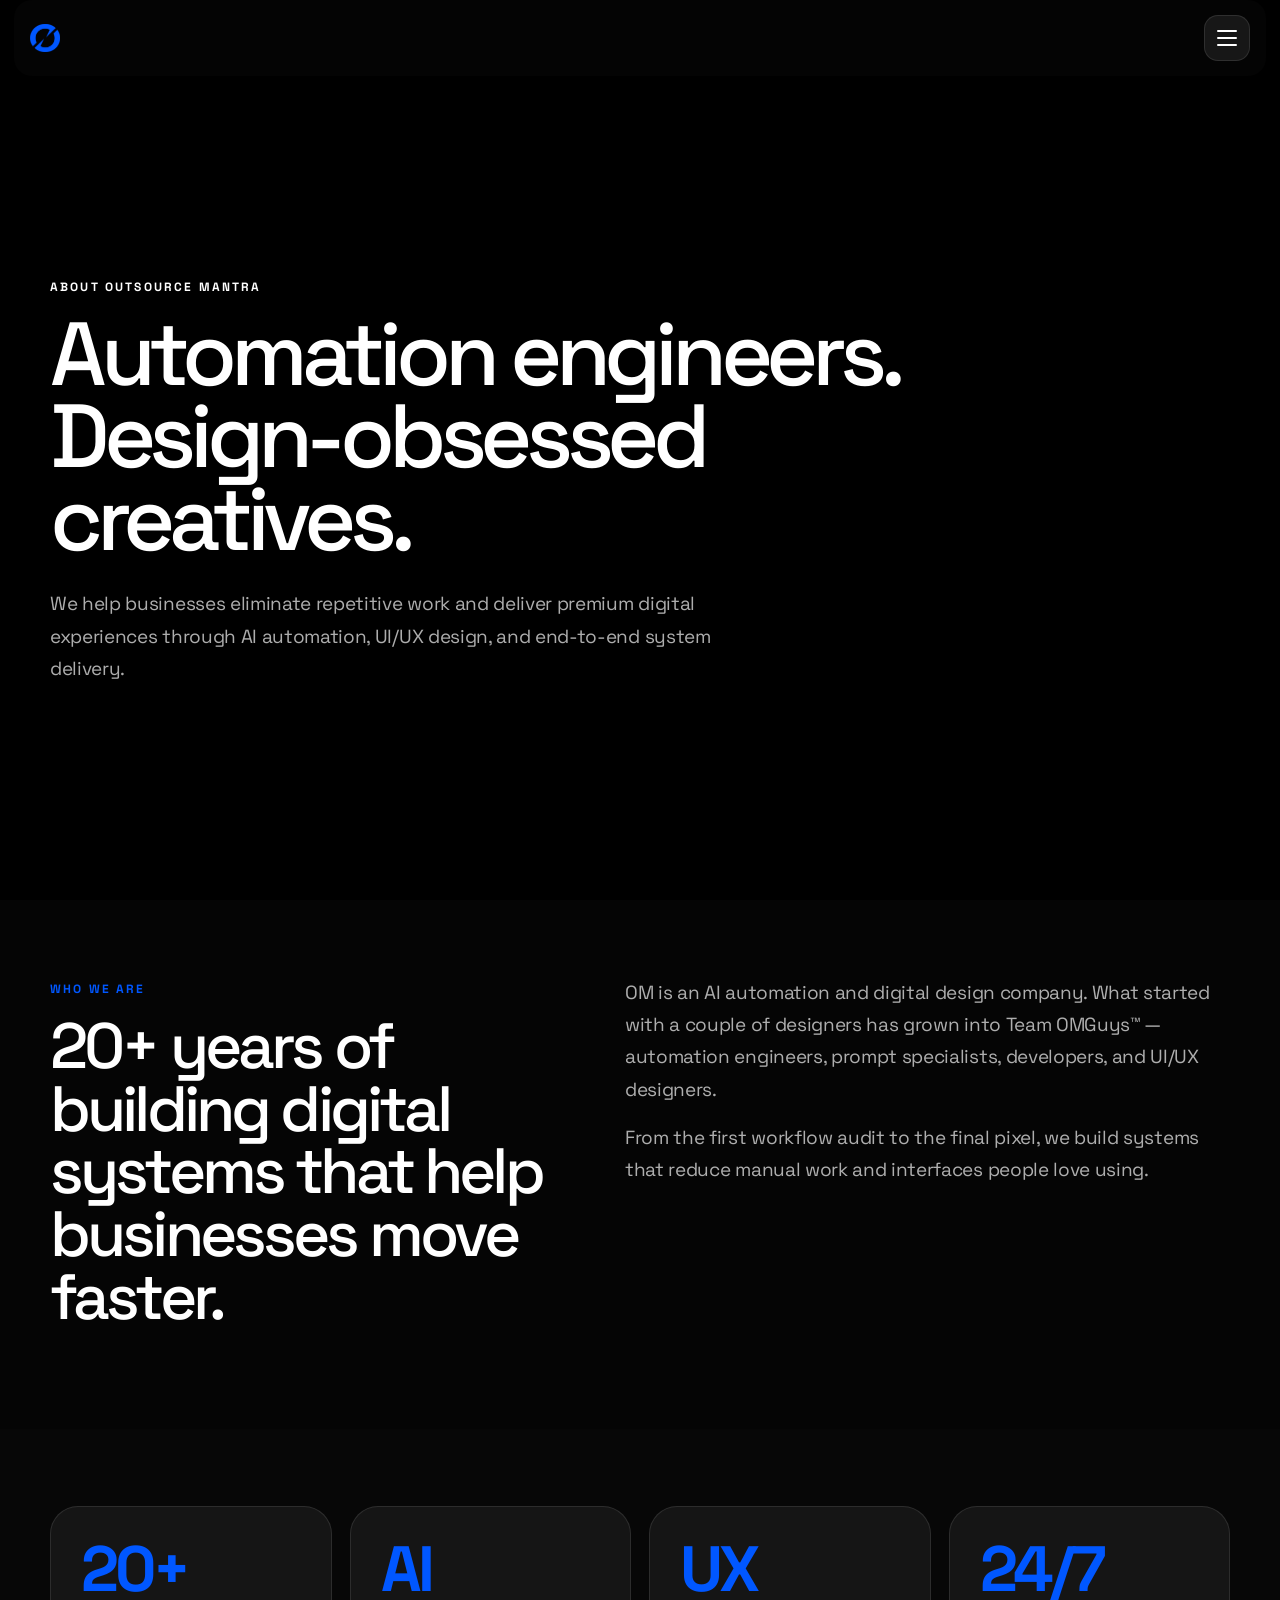
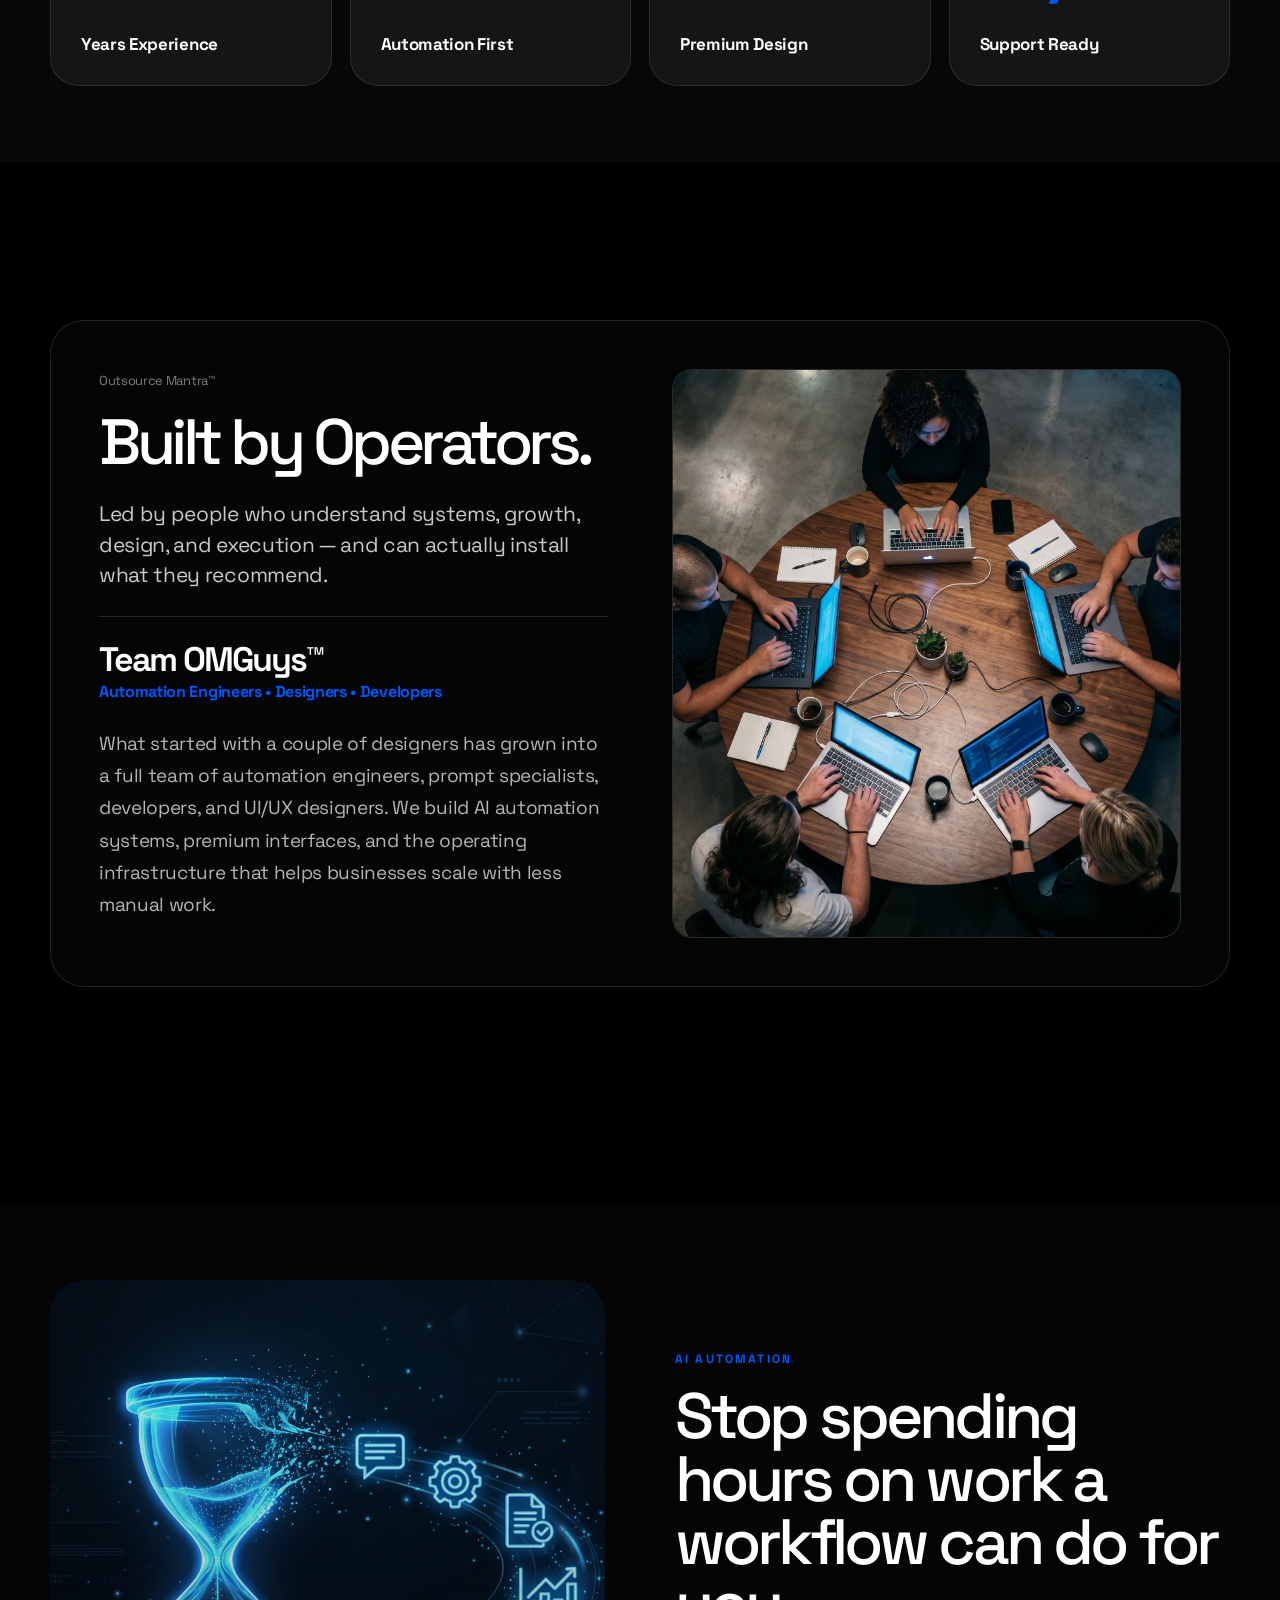
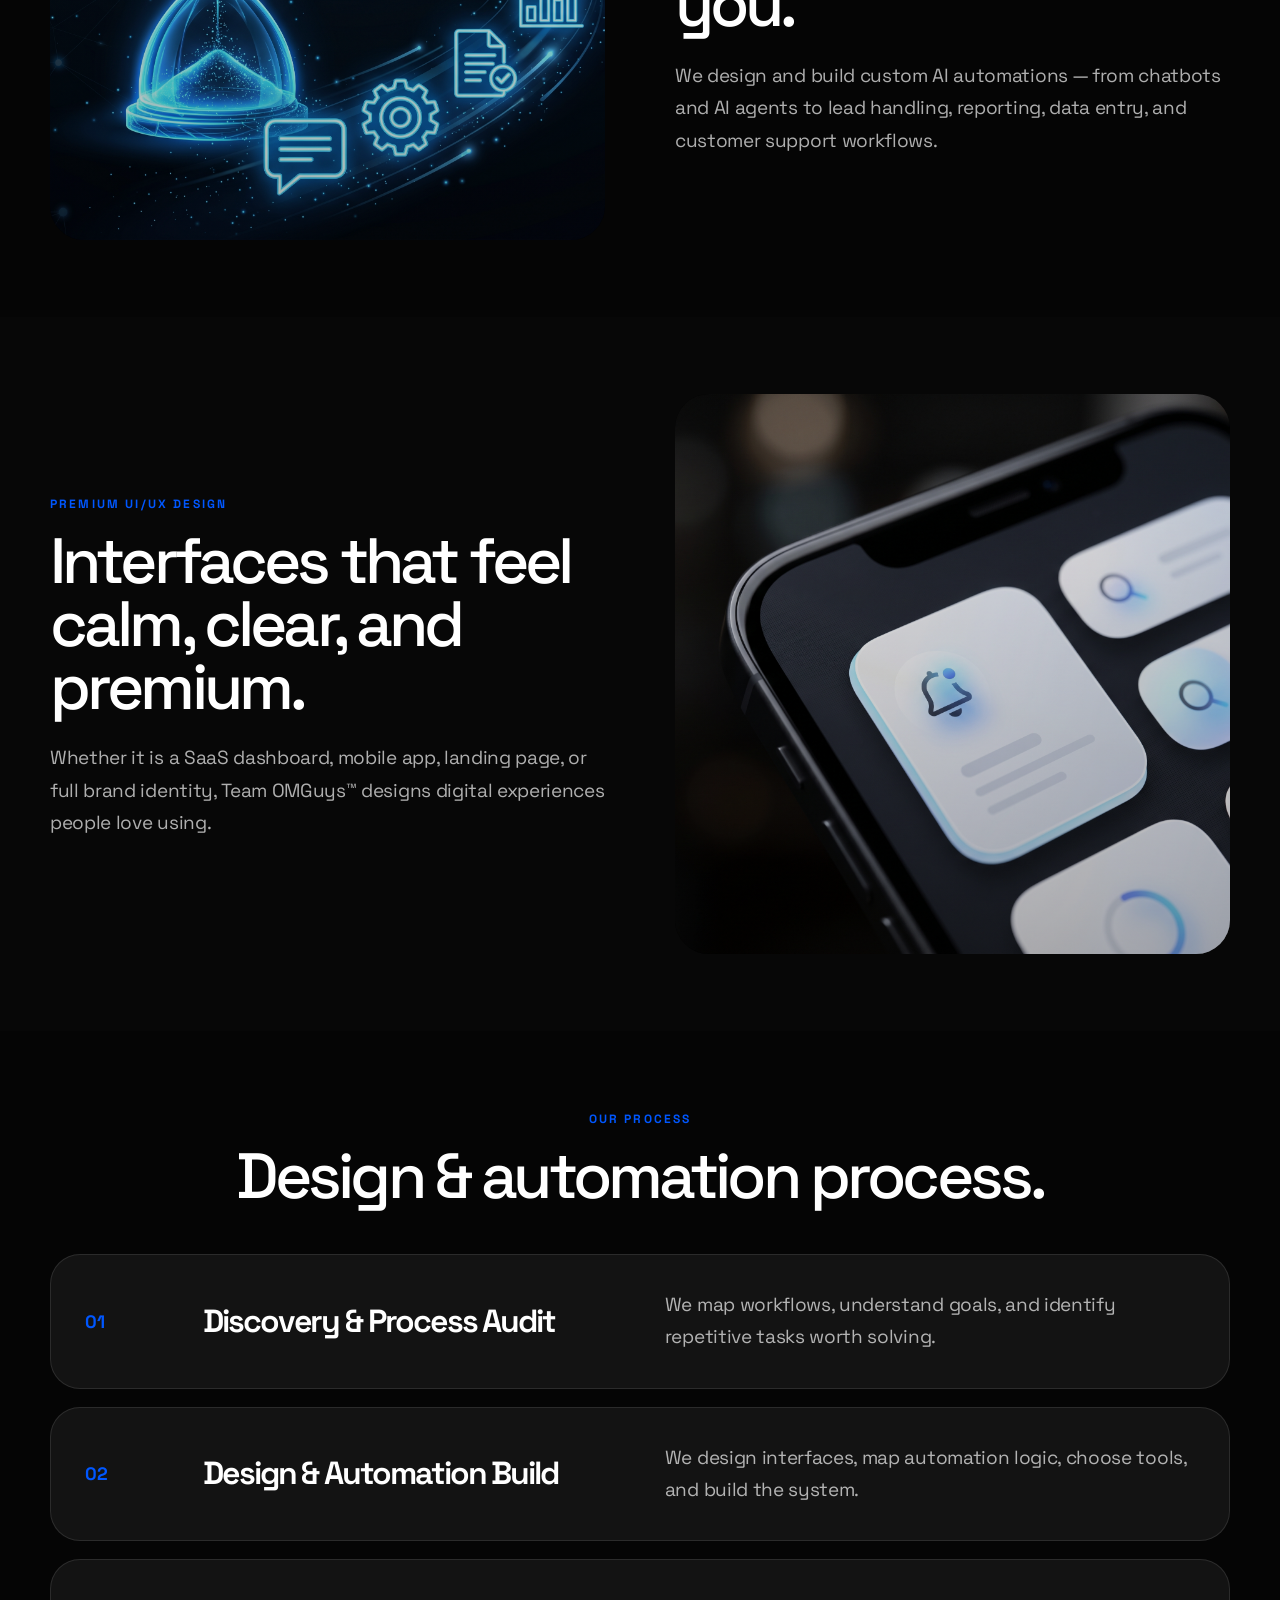
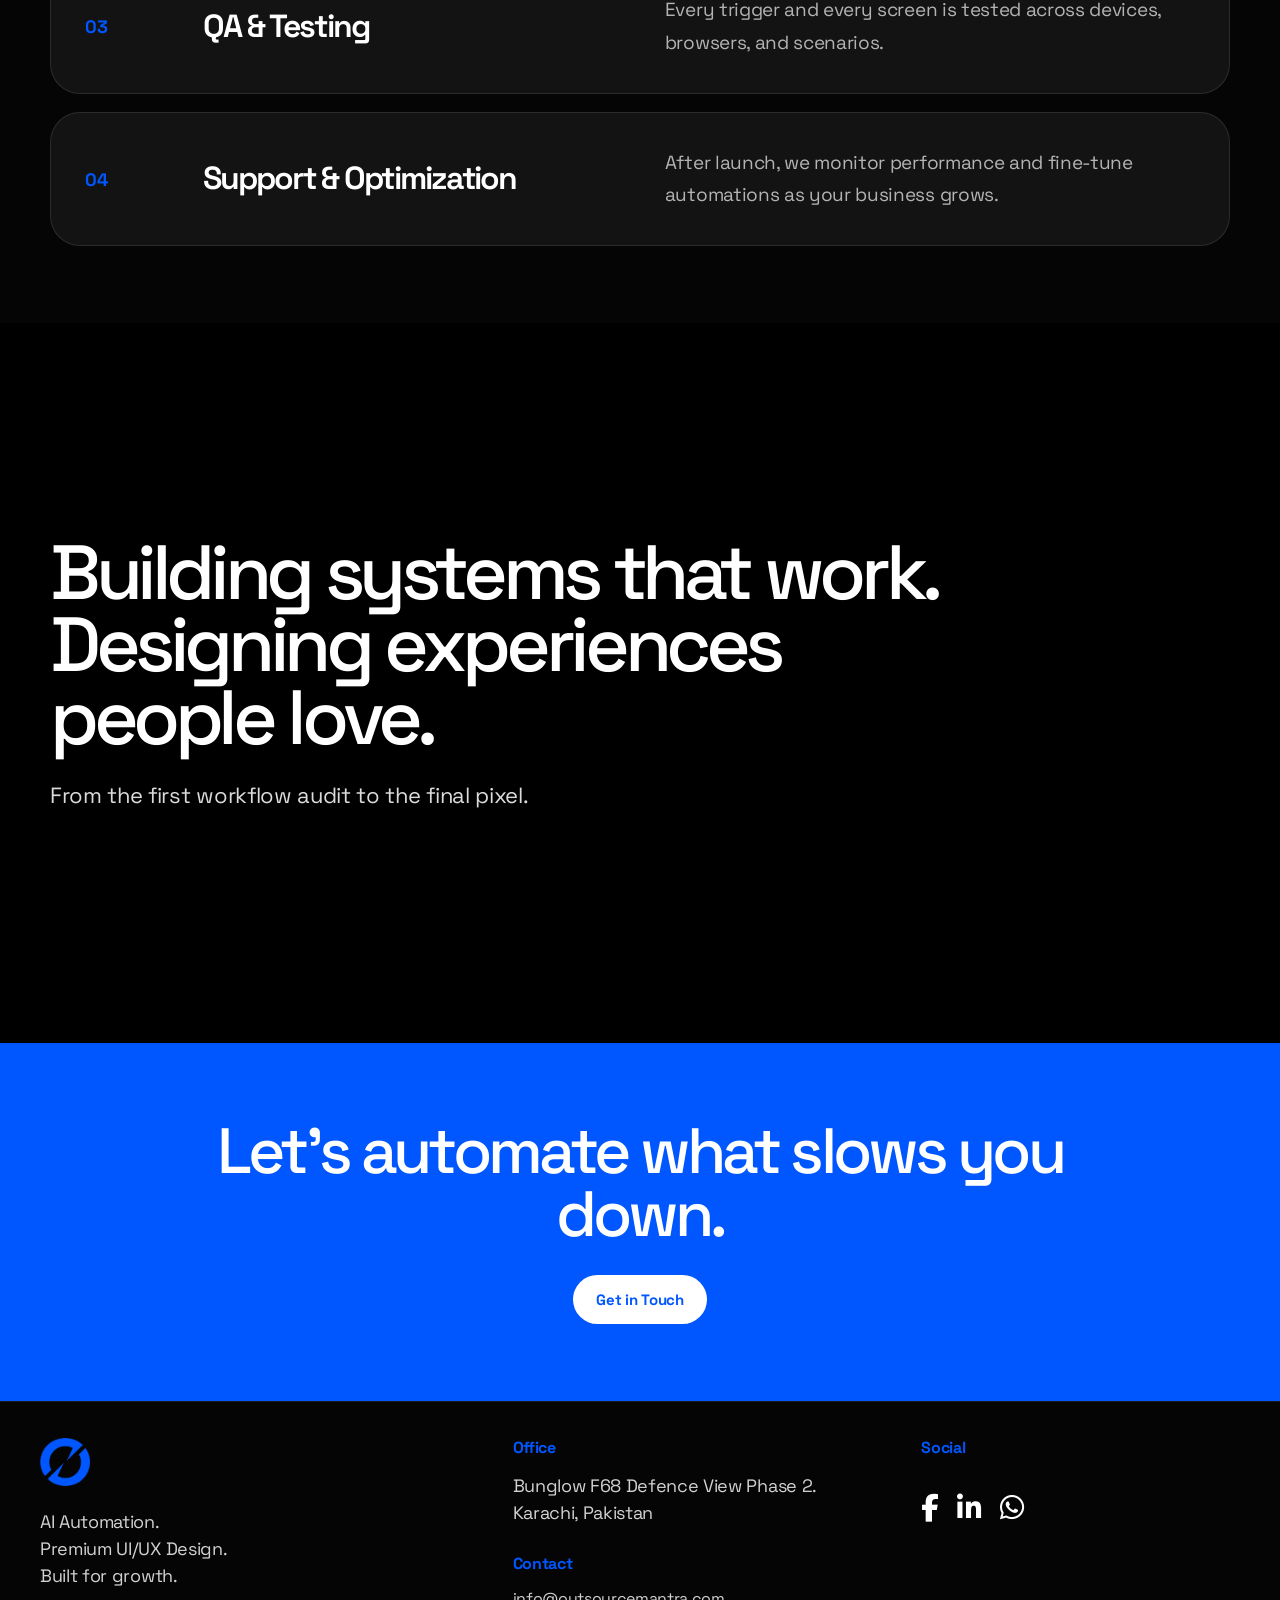
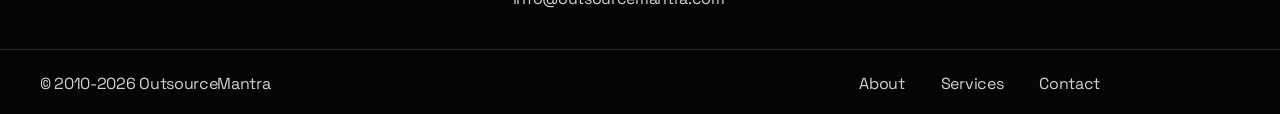
==== about.html @ 48af138c "Final OM website update" ====
<!doctype html>
<html lang="en">

<head>
  <meta charset="utf-8" />
  <meta name="viewport" content="width=device-width, initial-scale=1" />
  <meta name="theme-color" content="#020202" />

  <!-- Primary SEO -->
  <title>About Us | Automation Engineers & Design Creatives — Outsource Mantra</title>
  <meta name="description" content="Outsource Mantra is an AI automation and premium UI/UX design company with 15+ years of delivery experience. Team OMGuys™ — automation engineers, prompt specialists, developers, and designers." />
  <meta name="keywords" content="AI automation company, UI UX design team, automation engineers, Team OMGuys, Outsource Mantra about, digital design agency Karachi" />
  <meta name="robots" content="index, follow" />
  <link rel="canonical" href="https://outsourcemantra.com/about.html" />

  <!-- Open Graph -->
  <meta property="og:type" content="website" />
  <meta property="og:url" content="https://outsourcemantra.com/about.html" />
  <meta property="og:site_name" content="Outsource Mantra" />
  <meta property="og:title" content="About Outsource Mantra | Team OMGuys™ — AI Automation & Design" />
  <meta property="og:description" content="15+ years of building digital systems. Team OMGuys™ — automation engineers, prompt specialists, developers, and UI/UX designers helping businesses scale with less friction." />
  <meta property="og:image" content="https://outsourcemantra.com/assets/og-image.jpg" />
  <meta property="og:image:width" content="1200" />
  <meta property="og:image:height" content="630" />

  <!-- Twitter Card -->
  <meta name="twitter:card" content="summary_large_image" />
  <meta name="twitter:title" content="About Outsource Mantra | Team OMGuys™" />
  <meta name="twitter:description" content="15+ years of building digital systems. Automation engineers, designers, and developers helping businesses scale." />
  <meta name="twitter:image" content="https://outsourcemantra.com/assets/og-image.jpg" />

  <!-- Schema.org -->
  <script type="application/ld+json">
  {
    "@context": "https://schema.org",
    "@type": "Organization",
    "name": "Outsource Mantra",
    "alternateName": "Team OMGuys",
    "url": "https://outsourcemantra.com",
    "logo": "https://outsourcemantra.com/assets/logo-blue.png",
    "foundingDate": "2010",
    "description": "AI automation and premium UI/UX design company with 15+ years of delivery experience.",
    "address": {
      "@type": "PostalAddress",
      "addressLocality": "Karachi",
      "addressCountry": "PK"
    },
    "sameAs": [
      "https://www.facebook.com/outsourcemantra",
      "https://www.linkedin.com/company/outsourcemantra"
    ]
  }
  </script>

  <!-- Fonts & Styles -->
  <link rel="preconnect" href="https://fonts.googleapis.com" />
  <link rel="preconnect" href="https://fonts.gstatic.com" crossorigin />
  <link href="https://fonts.googleapis.com/css2?family=Inter:wght@300;400;500;600;700;800&family=Space+Grotesk:wght@300;400;500;600;700&display=swap" rel="stylesheet" />
  <link rel="stylesheet" href="https://cdnjs.cloudflare.com/ajax/libs/font-awesome/6.5.2/css/all.min.css" />
  <link rel="stylesheet" href="assets/style-blue.css?v=20260619-formlogos" />
</head>

<body>

  <header class="site-navbar" data-header data-js="site-navbar">
    <a class="site-navbar__brand" href="index.html" aria-label="Outsource Mantra home">
      <img class="site-navbar__logo" src="assets/logo-blue.png" alt="Outsource Mantra logo">
    </a>

    <button class="site-navbar__toggle" type="button" data-js="nav-toggle" aria-expanded="false" aria-controls="site-nav">
      <span></span><span></span><span></span>
    </button>

    <nav class="site-navbar__menu" id="site-nav" data-js="site-menu">
      <div class="site-navbar__menu-group" data-js="nav-menu-group">
        <button class="site-navbar__dropdown-trigger" type="button" data-js="nav-dropdown-trigger" aria-expanded="false">
          Solutions
          <svg class="site-navbar__chevron" width="16" height="16" viewBox="0 0 24 24" fill="none">
            <path d="M6 9L12 15L18 9" stroke="currentColor" stroke-width="2" stroke-linecap="round" />
          </svg>
        </button>

        <div class="site-navbar__dropdown">
          
          <a href="services.html#ux">Premium UI/UX Design</a>
          <a href="services.html#ugc">UGC Videos</a>
          <a href="services.html#ai">AI Automation</a>
          <a href="services.html#build">Build & Integrate</a>
        </div>
      </div>

      <a href="about.html">About Us</a>
      <a href="work.html">Case Studies</a>
    </nav>

    <a class="button button--primary site-navbar__cta" data-js="nav-cta" href="contact.html">Get in Touch</a>
  </header>
  <main class="about-page about-nova">

    <section class="about-nova-hero">
      <video autoplay muted loop playsinline>
        <source src="assets/news.mp4" type="video/mp4">
      </video>
      <div class="about-nova-overlay"></div>

      <div class="section-shell">
        <span class="about-nova-kicker">ABOUT OUTSOURCE MANTRA</span>
        <h1>Automation engineers.<br> Design-obsessed creatives.</h1>
        <p>
          We help businesses eliminate repetitive work and deliver premium digital experiences
          through AI automation, UI/UX design, and end-to-end system delivery.
        </p>
      </div>
    </section>

    <section class="about-nova-intro">
      <div class="section-shell about-nova-split">
        <div>
          <span class="about-nova-kicker blue">WHO WE ARE</span>
          <h2>20+ years of building digital systems that help businesses move faster.</h2>
        </div>

        <div>
          <p>
            OM is an AI automation and digital design company. What started with a couple of
            designers has grown into Team OMGuys™ — automation engineers, prompt specialists,
            developers, and UI/UX designers.
          </p>
          <p>
            From the first workflow audit to the final pixel, we build systems that reduce
            manual work and interfaces people love using.
          </p>
        </div>
      </div>
    </section>

    <section class="about-nova-stats">
      <div class="section-shell about-nova-stats-grid">
        <div><strong>20+</strong><span>Years Experience</span></div>
        <div><strong>AI</strong><span>Automation First</span></div>
        <div><strong>UX</strong><span>Premium Design</span></div>
        <div><strong>24/7</strong><span>Support Ready</span></div>
      </div>
    </section>
<section class="about-operators">
  <div class="section-shell">
    <div class="operators-card">

      <div class="operators-copy">
        <span>Outsource Mantra™</span>

        <h2>Built by Operators.</h2>

        <p class="lead">
          Led by people who understand systems, growth, design, and execution — and can actually install what they recommend.
        </p>

        <div class="operator-divider"></div>

        <h3>Team OMGuys™</h3>
        <b>Automation Engineers • Designers • Developers</b>

        <p>
          What started with a couple of designers has grown into a full team of automation engineers,
          prompt specialists, developers, and UI/UX designers. We build AI automation systems,
          premium interfaces, and the operating infrastructure that helps businesses scale with less manual work.
        </p>
      </div>

      <div class="operators-people">
        <article class="operator-person active">
          <img src="assets/team.jpeg" alt="Team OMGuys automation specialist">
</article>
</div>

    </div>
  </div>
</section>
    <section class="about-nova-feature">
      <div class="section-shell about-nova-feature-grid">
        <div class="about-nova-visual">
<img src="assets/automation.jpeg" alt="Outsource Mantra" class="about-automation" />
        </div>

        <div>
          <span class="about-nova-kicker blue">AI AUTOMATION</span>
          <h2>Stop spending hours on work a workflow can do for you.</h2>
          <p>
            We design and build custom AI automations — from chatbots and AI agents to
            lead handling, reporting, data entry, and customer support workflows.
          </p>
        </div>
      </div>
    </section>

    <section class="about-nova-feature alt">
      <div class="section-shell about-nova-feature-grid">
        <div>
          <span class="about-nova-kicker blue">PREMIUM UI/UX DESIGN</span>
          <h2>Interfaces that feel calm, clear, and premium.</h2>
          <p>
            Whether it is a SaaS dashboard, mobile app, landing page, or full brand identity,
            Team OMGuys™ designs digital experiences people love using.
          </p>
        </div>

        <div class="about-nova-visual">
<img src="assets/design.jpeg" alt="Outsource Mantra" class="about-design"/>
        </div>
      </div>
    </section>

    <section class="about-nova-process">
      <div class="section-shell">
        <div class="about-nova-head">
          <span class="about-nova-kicker blue">OUR PROCESS</span>
          <h2>Design & automation process.</h2>
        </div>

        <div class="about-nova-process-list">
          <article>
            <b>01</b>
            <h3>Discovery & Process Audit</h3>
            <p>We map workflows, understand goals, and identify repetitive tasks worth solving.</p>
          </article>

          <article>
            <b>02</b>
            <h3>Design & Automation Build</h3>
            <p>We design interfaces, map automation logic, choose tools, and build the system.</p>
          </article>

          <article>
            <b>03</b>
            <h3>QA & Testing</h3>
            <p>Every trigger and every screen is tested across devices, browsers, and scenarios.</p>
          </article>

          <article>
            <b>04</b>
            <h3>Support & Optimization</h3>
            <p>After launch, we monitor performance and fine-tune automations as your business grows.</p>
          </article>
        </div>
      </div>
    </section>

    <section class="about-nova-band">
      <video autoplay muted loop playsinline>
        <source src="assets/news.mp4" type="video/mp4">
      </video>
      <div class="about-nova-overlay"></div>

      <div class="section-shell">
        <h2>Building systems that work. Designing experiences people love.</h2>
        <p>From the first workflow audit to the final pixel.</p>
      </div>
    </section>

    <section class="about-nova-cta">
      <div class="section-shell">
        <h2>Let’s automate what slows you down.</h2>
        <a class="button button--primary" href="contact.html">Get in Touch</a>
      </div>
    </section>

  </main>

</div>
 <footer class="site-footer">
  <div class="site-footer__grid">

    <div class="site-footer__brand">
      <img src="assets/logo-blue.png" alt="Outsource Mantra">
<br>
      <p>
        AI Automation.<br>
        Premium UI/UX Design.<br>
        Built for growth.
      </p>
    </div>

    <div class="site-footer__column">
      <h4>Office</h4>
      <p>
         Bunglow F68 Defence View Phase 2.<br> Karachi, Pakistan      </p>
      <br>
      <h4>Contact</h4>
      <a href="mailto:info@outsourcemantra.com">
        info@outsourcemantra.com
      </a>
    </div>

    <div class="site-footer__column social">
  <h4>Social</h4>
 <div class="site-footer__socials">

          <a href="https://www.facebook.com/outsourcemantra" target="_blank">
<i class="fa-brands fa-facebook-f"></i>
          </a>

          <a href="https://www.linkedin.com/company/outsourcemantra" target="_blank">
<i class="fa-brands fa-linkedin-in"></i>
          </a>

          <a href="https://wa.me/923112053731" target="_blank">
<i class="fa-brands fa-whatsapp"></i>
          </a>

        </div>
</div>

  </div>

  <div class="site-footer__bottom">
    <span>© 2010-2026 OutsourceMantra</span>

    <div class="site-footer__links">
      <a href="about.html">About</a>
      <a href="services.html">Services</a>
      <a href="contact.html">Contact</a>
    </div>
  </div>
</footer>

  <script src="assets/app.js?v=20260619-formlogos" defer></script>

</body>

</html>
---- assets/style-blue.css ----
/* =========================================================
   Outsource Mantra - Production Blue Theme
   CSS is organized by component/page. Keep visual class names here; use data-js attributes for behavior.
   ========================================================= */

/* Global styles */
:root {
  --primary: #0057FF;
  --primary-hover: #0047D6;
  --accent: #0057FF;
  --orange: #0057FF;
  --primary-rgb: 0, 87, 255;
  --bg: #050505;
  --bg-2: #000000;
  --surface: #0b0b0b;
  --surface-2: #111111;
  --surface-3: #161616;
  --text: #ffffff;
  --muted: rgba(255, 255, 255, .68);
  --muted-2: rgba(255, 255, 255, .48);
  --dark: #ffffff;
  --white: #ffffff;
  --soft: #101010;
  --light: rgba(255, 255, 255, .08);
  --line: rgba(255, 255, 255, .10);
  --line-strong: rgba(255, 255, 255, .16);
  --shadow: none;
  --max: 1180px;
  --radius: 28px;
  --radius-sm: 18px;
  --header-h: 120px;
}

* {
  box-sizing: border-box;
}

html {
  scroll-behavior: smooth;
  overflow-x: hidden;
  background: var(--bg-2);
}

body {
  margin: 0;
  overflow-x: hidden;
  background: var(--bg-2);
  color: var(--text);
  font-family: Inter, Geist, ui-sans-serif, system-ui, -apple-system, BlinkMacSystemFont, "Segoe UI", sans-serif;
  letter-spacing: -.02em;
}

body.is-nav-open {
  overflow: hidden;
}

a {
  color: inherit;
  text-decoration: none;
}

button,
input,
textarea {
  font: inherit;
}

button {
  cursor: pointer;
}

img,
video {
  max-width: 100%;
  display: block;
}

p {
  margin: 0 0 1rem;
  color: var(--muted);
  font-size: clamp(16px, 1.45vw, 18px);
  line-height: 1.72;
}

h1,
h2,
h3,
h4,
p {
  margin-top: 0;
}

h1,
h2,
h3 {
  color: var(--text);
  line-height: .98;
  letter-spacing: -.065em;
}

h1 {
  font-size: clamp(48px, 8vw, 116px);
  margin: 0 0 22px;
  font-weight: 700;
}

h2 {
  font-size: clamp(36px, 5.8vw, 76px);
  margin: 0 0 24px;
  font-weight: 650;
}

h3 {
  font-size: clamp(23px, 3vw, 38px);
  font-weight: 650;
  margin: 0 0 14px;
}

.section-shell {
  width: min(var(--max), calc(100% - 40px));
  margin-inline: auto;
  padding: clamp(72px, 6vw, 124px) 0;
}

.eyebrow,
.eyebrow.dark,
.about-kicker,
.about-nova-kicker,
.case-kicker {
  display: inline-flex;
  align-items: center;
  gap: 8px;
  margin: 0 0 16px;
  color: var(--primary);
  text-transform: uppercase;
  font-size: 12px;
  font-weight: 850;
  letter-spacing: .18em;
}

.eyebrow:before {
  display: none;
}

.gradient-blur {
  display: none !important;
}

.section-shell .button--primary {
  background: #fff !important;
  color: var(--primary) !important;
  box-shadow: none !important;
}

.page-hero .section-shell {
  padding-bottom: 70px;
}

.results .section-shell {
  position: relative !important;
  z-index: 2 !important;
}

.testimonial-section .section-shell {
  padding-top: 10px !important;
  padding-bottom: 20px !important;
}

details {
  padding: 22px 24px;
  background: rgba(255, 255, 255, .06) !important;
  border: 1px solid var(--line) !important;
}

summary {
  font-weight: 850;
  color: #fff !important;
  font-size: 18px;
  list-style: none;
  display: flex;
  justify-content: space-between;
  gap: 18px;
}

summary::-webkit-details-marker {
  display: none;
}

summary:after {
  content: "+";
  color: var(--primary) !important;
  font-size: 24px;
}

details[open] summary:after {
  content: "–";
}

details p {
  color: var(--muted) !important;
}

label {
  display: grid;
  gap: 8px;
  margin-bottom: 16px;
  color: #fff;
  font-weight: 750;
}

input,
textarea {
  width: 100%;
  border: 1px solid var(--line);
  border-radius: 16px;
  padding: 15px 16px;
  color: #fff;
  background: #101010;
  outline: none;
  transition: .2s;
}

input:focus,
textarea:focus {
  border-color: var(--primary);
  box-shadow: 0 0 0 3px rgba(var(--primary-rgb), .18);
}

.about-hero-content,
.about-nova-hero .section-shell {
  position: relative;
  z-index: 2;
  color: #fff;
}

.about-video-band .section-shell,
.about-nova-band .section-shell {
  position: relative;
  z-index: 2;
}

.impact-banner .section-shell {
  width: min(1200px, calc(100% - 40px));
  margin: 0 auto;
  padding: 0 !important;
  min-height: 360px;
  display: flex;
  flex-direction: column;
  justify-content: center;
  align-items: center;
  text-align: center !important;
}

html,
body,
button,
input,
textarea,
select,
a,
p,
span,
li,
label,
small,
strong,
blockquote,
summary,
details,
h1,
h2,
h3,
h4,
h5,
h6 {
  font-family: "Space Grotesk", sans-serif !important;
}


/* Navbar */
.site-navbar {
  font-family: "Space Grotesk", Inter, system-ui, sans-serif !important;
  position: fixed !important;
  top: 0 !important;
  left: 0 !important;
  right: 0 !important;
  transform: none !important;
  z-index: 999 !important;
  width: 100% !important;
  max-width: 100% !important;
  height: var(--header-h) !important;
  min-height: var(--header-h) !important;
  display: grid !important;
  grid-template-columns: 210px 1fr 170px !important;
  align-items: center !important;
  gap: 24px !important;
  padding: 0 max(24px, calc((100vw - 1060px)/2)) !important;
  background: rgba(0, 0, 0, .18) !important;
  border: none !important;
  border-radius: 0 !important;
  box-shadow: none !important;
  backdrop-filter: blur(14px) !important;
  -webkit-backdrop-filter: blur(14px) !important;
  transition: background .25s ease, height .25s ease;
}

.site-navbar.is-scrolled {
  height: var(--header-h) !important;
  min-height: var(--header-h) !important;
  background: rgba(0, 0, 0, .58) !important;
}

.site-navbar__brand {
  justify-self: start !important;
  display: inline-flex !important;
  align-items: center !important;
  gap: 10px !important;
  min-width: 0 !important;
}

.site-navbar__logo {
  width: 30px !important;
  height: 30px !important;
  object-fit: contain !important;
  filter: none !important;
  flex: 0 0 50px !important;
}

.site-navbar__brand-text {
  color: #fff !important;
  font-size: 14px !important;
  font-weight: 800 !important;
  line-height: .9 !important;
  letter-spacing: -.04em !important;
}

.site-navbar__menu {
  justify-self: center !important;
  display: flex !important;
  align-items: center !important;
  justify-content: center !important;
  gap: 34px !important;
  color: rgba(255, 255, 255) !important;
  font-size: 16px !important;
  font-weight: 400 !important;
}

.site-navbar__menu>a,
.site-navbar__dropdown-trigger {
  border: 0 !important;
  color: inherit !important;
  background: transparent !important;
  padding: 0 !important;
  border-radius: 999px !important;
  display: inline-flex !important;
  align-items: center !important;
  gap: 6px !important;
  transition: .22s ease !important;
}

.site-navbar__menu>a:hover,
.site-navbar__dropdown-trigger:hover,
.site-navbar__menu-group.is-open .site-navbar__dropdown-trigger {
  color: #fff !important;
  background: transparent !important;
}

.site-navbar__menu-group {
  position: relative !important;
  padding: 22px 0 !important;
}

.site-navbar__dropdown {
  position: absolute !important;
  top: 100% !important;
  left: 50% !important;
  transform: translateX(-50%) translateY(10px) !important;
  width: 220px !important;
  min-width: 220px !important;
  padding: 10px !important;
  border-radius: 18px !important;
  background: rgba(8, 8, 8, .96) !important;
  border: 1px solid var(--line) !important;
  box-shadow: 0 22px 55px rgba(0, 0, 0, .35) !important;
  opacity: 0 !important;
  visibility: hidden !important;
  pointer-events: none !important;
  display: block !important;
  z-index: 9999 !important;
  transition: .2s ease !important;
}

.site-navbar__menu-group:hover .site-navbar__dropdown,
.site-navbar__menu-group.is-open .site-navbar__dropdown {
  opacity: 1 !important;
  visibility: visible !important;
  pointer-events: auto !important;
  transform: translateX(-50%) translateY(0) !important;
}

.site-navbar__dropdown a {
  display: block !important;
  width: 100% !important;
  padding: 12px 14px !important;
  border-radius: 12px !important;
  color: rgba(255, 255, 255, .78) !important;
  background: transparent !important;
  font-size: 14px !important;
  font-weight: 600 !important;
  line-height: 1.2 !important;
  white-space: nowrap !important;
  text-align: start !important;
}

.site-navbar .site-navbar__dropdown a:hover,
.site-navbar__dropdown a:hover {
  background: var(--primary) !important;
  color: #fff !important;
}

.site-navbar__toggle {
  display: none;
  width: 46px;
  height: 46px;
  border: 1px solid var(--line);
  border-radius: 14px;
  background: rgba(255, 255, 255, .08);
  align-items: center;
  justify-content: center;
  flex-direction: column;
  gap: 5px;
}

.site-navbar__toggle span {
  width: 20px;
  height: 2px;
  background: #fff;
  border-radius: 99px;
  transition: .2s;
}

.button--primary,
.button--shiny,
.site-navbar__cta {
  background: var(--primary) !important;
  color: #fff !important;
  box-shadow: none !important;
}

.button--primary:hover,
.button--shiny:hover,
.site-navbar__cta:hover {
  background: var(--primary-hover) !important;
  color: #fff !important;
}

.site-navbar__brand:hover {
  transform: scale(1.5) !important;
}

.site-navbar__cta:hover {
  background: transparent !important;
  border: 2px solid #ffff !important;
  color: #ffff !important;
  transform: scale(1.05) !important;
}

.site-navbar>a:not(.site-navbar__cta):hover,
.site-navbar__menu>a:hover {
  color: var(--primary) !important;
}

.site-navbar button:hover {
  color: var(--primary) !important;
}

.site-navbar__menu-group:hover .site-navbar__dropdown,
.site-navbar__dropdown:hover {
  opacity: 1 !important;
  visibility: visible !important;
  pointer-events: auto !important;
  transform: translateX(-50%) translateY(0) !important;
}

/* Navbar - responsive menubar for laptop and smaller screens */
@media (max-width: 1366px) {
  .site-navbar {
    grid-template-columns: 1fr auto !important;
    width: calc(100% - 28px) !important;
    left: 14px !important;
    right: 14px !important;
    height: 76px !important;
    min-height: 76px !important;
    padding: 0 16px !important;
    border-radius: 18px !important;
    background: rgba(5, 5, 5, .92) !important;
  }

  .site-navbar__cta {
    display: none !important;
  }

  .site-navbar__menu {
    position: fixed !important;
    top: 86px !important;
    left: 16px !important;
    right: 16px !important;
    display: grid !important;
    justify-content: stretch !important;
    gap: 8px !important;
    padding: 18px !important;
    background: rgba(5, 5, 5, .98) !important;
    border: 1px solid var(--line) !important;
    border-radius: 24px !important;
    opacity: 0 !important;
    visibility: hidden !important;
    transform: translateY(-8px) !important;
    transition: .2s !important;
  }

  .is-nav-open .site-navbar__menu {
    opacity: 1 !important;
    visibility: visible !important;
    transform: none !important;
  }

  .site-navbar__toggle {
    display: flex;
    justify-self: end;
  }

  .site-navbar__menu-group,
  .site-navbar__menu>a,
  .site-navbar__dropdown-trigger {
    width: 100%;
    justify-content: space-between;
  }

  .site-navbar__dropdown {
    position: static !important;
    opacity: 1 !important;
    visibility: visible !important;
    transform: none !important;
    box-shadow: none !important;
    border: 0 !important;
    background: #101010 !important;
    margin-top: 8px !important;
    display: none !important;
    width: 100% !important;
    min-width: 0 !important;
    pointer-events: auto !important;
  }

  .site-navbar__menu-group.is-open .site-navbar__dropdown {
    display: block !important;
  }
}

/* Buttons */
.button {
  display: inline-flex;
  align-items: center;
  justify-content: center;
  gap: 10px;
  min-height: 48px;
  padding: 14px 22px;
  border-radius: 999px;
  font-weight: 800;
  font-size: 15px;
  border: 1px solid transparent;
  transition: .25s ease;
  white-space: nowrap;
}

.button:hover {
  transform: translateY(-2px);
  box-shadow: none !important;
}

.button--shiny.button--light {
  background: #fff !important;
  color: var(--primary) !important;
  box-shadow: none !important;
}

.text-link {
  color: var(--primary);
  font-weight: 800;
}

.hero-inner .button {
  margin-top: 8px !important;
}

.contact-form .button {
  color: #fff !important;
  background-color: var(--primary) !important;
  box-shadow: none !important;
}

.contact-form .button:hover {
  background: #e0d3d3 !important;
  color: var(--accent) !important;
  transform: scale(1.05) !important;
}

/* Hero sections */
.cinematic {
  position: relative;
  isolation: isolate;
  overflow: hidden;
}

.media-bg {
  position: absolute;
  inset: 0;
  z-index: -2;
  background: none !important;
}

.hero-video,
.card-video,
.leverage-video {
  position: absolute;
  inset: 0;
  width: 100%;
  height: 100%;
  object-fit: cover;
}

.hero-overlay,
.leverage-overlay {
  position: absolute;
  inset: 0;
  z-index: -1;
}

.hero {
  min-height: 100svh !important;
  display: flex;
  align-items: flex-end !important;
  padding: 260px 0 80px !important;
  background: #000;
}

.hero-video {
  opacity: .95 !important;
  filter: none !important;
}

.hero-overlay {
  background: linear-gradient(90deg, rgba(0, 0, 0, .72), rgba(0, 0, 0, .50), rgba(0, 0, 0, .30)) !important;
  backdrop-filter: none !important;
}

.hero-inner {
  width: min(var(--max), calc(100% - 40px));
  margin: 0 auto !important;
  position: relative;
  z-index: 5;
}

.hero-inner h1,
.hero-inner h2 {
  color: #fff !important;
  font-family: "Space Grotesk", Inter, system-ui, sans-serif !important;
  font-size: clamp(56px, 7.2vw, 96px) !important;
  font-weight: 500 !important;
  letter-spacing: -.055em !important;
  line-height: .98 !important;
  margin: 0 !important;
  max-width: 980px !important;
}

.hero-inner h2 {
  margin-bottom: 22px !important;
}

.hero-inner p {
  color: rgba(255, 255, 255, .78) !important;
  max-width: 650px !important;
  font-size: clamp(17px, 1.35vw, 20px) !important;
  line-height: 1.55 !important;
  font-weight: 500 !important;
}

.page-hero {
  min-height: 460px;
  display: flex;
  align-items: end;
  padding-top: 120px;
  background: #050505;
}

.page-hero h1 {
  max-width: 900px;
  color: #fff;
}

.results .media-bg {
  position: absolute !important;
  inset: 0 !important;
  opacity: 1 !important;
  z-index: 0 !important;
  background: none !important;
}

.results .media-bg video,
.results .media-bg .card-video {
  opacity: .9 !important;
  filter: brightness(.65) contrast(1.05) !important;
  width: 100% !important;
  height: 100% !important;
  object-fit: cover !important;
}

.proof-card .media-bg {
  opacity: .25;
}

.about-hero,
.about-nova-hero {
  position: relative;
  min-height: 100vh;
  display: flex;
  align-items: flex-end;
  overflow: hidden;
  padding-bottom: 110px;
  background: #000;
}

.about-hero-video,
.about-nova-hero video {
  position: absolute;
  inset: 0;
  width: 100%;
  height: 100%;
  object-fit: cover;
  z-index: 0;
}

.about-hero-overlay,
.about-nova-overlay {
  position: absolute;
  inset: 0;
  background: linear-gradient(90deg, rgba(0, 0, 0, .82), rgba(0, 0, 0, .48), rgba(0, 0, 0, .20)), linear-gradient(180deg, rgba(0, 0, 0, .35), rgba(0, 0, 0, .70));
  z-index: 1;
}

.about-hero h1,
.about-nova-hero h1 {
  max-width: 980px;
  color: #fff;
  font-family: "Space Grotesk", Inter, sans-serif;
  font-size: clamp(58px, 7vw, 104px);
  font-weight: 500;
  line-height: .92;
  letter-spacing: -.07em;
  margin: 0 0 28px;
}

.about-hero p,
.about-nova-hero p {
  max-width: 720px;
  color: rgba(255, 255, 255, .86);
  font-size: clamp(18px, 1.5vw, 22px);
  line-height: 1.55;
  margin-bottom: 28px;
}

.case-clean-hero {
  padding: 220px 0 90px;
  background: var(--bg);
}

.case-clean-hero h1 {
  max-width: 1050px;
  color: #fff;
  font-family: "Space Grotesk", Inter, sans-serif;
  font-size: clamp(64px, 7vw, 112px);
  font-weight: 500;
  line-height: .92;
  letter-spacing: -.075em;
  margin: 0 0 24px;
}

.case-clean-hero p {
  max-width: 680px;
  color: var(--muted);
  font-size: 21px;
  line-height: 1.6;
}

.hero__cta:hover {
  background: transparent !important;
  border: 1px solid #ebe4e4 !important;
  color: #ffff !important;
  transform: scale(1.05) !important;
}

/* Shared components */
.section-dark {
  background: transparent;
}

.break-section {
  text-align: center;
  background: var(--bg);
}

.break-section>h2 {
  max-width: 850px;
  margin-inline: auto;
  color: #fff;
}

.break-section>p {
  max-width: 720px;
  margin-inline: auto;
  color: var(--muted);
}

.signal-icon {
  width: 82px;
  height: 82px;
  margin: 34px auto;
  border-radius: 26px;
  background: var(--primary);
  box-shadow: none;
  position: relative;
}

.signal-icon:before,
.signal-icon:after {
  content: "";
  position: absolute;
  inset: 18px;
  border: 2px solid rgba(255, 255, 255, .9);
  border-radius: 20px;
}

.signal-icon:after {
  inset: 31px;
  background: #fff;
  border-radius: 999px;
}

.feature-icon,
i.fa,
.fa,
.fa-solid {
  font-size: 30px;
  color: var(--primary) !important;
  margin-bottom: 18px;
}

.split {
  display: grid;
  grid-template-columns: minmax(0, 1fr) minmax(0, 1fr);
  gap: clamp(28px, 6vw, 80px);
  align-items: start;
}

.media-card .card-video {
  z-index: 0;
}

.media-card:after {
  content: "";
  position: absolute;
  inset: 0;
  background: linear-gradient(90deg, rgba(0, 0, 0, .78), rgba(0, 0, 0, .38));
  z-index: 1;
}

.texture-card {
  background: var(--primary) !important;
}

.proof-card {
  min-height: 360px;
  padding: 0 !important;
  position: relative;
  overflow: hidden;
  display: flex;
  flex-direction: column;
  justify-content: end;
}

.proof-card strong {
  font-size: clamp(42px, 5vw, 64px);
  color: var(--primary);
  line-height: 1;
}

.proof-card span {
  color: #fff !important;
  font-weight: 750;
}

.logo-slider-row {
  display: flex !important;
  align-items: center !important;
  gap: 14px !important;
  flex-wrap: nowrap !important;
  width: 150%;
}

.logo-slider-row>span {
  white-space: nowrap !important;
  font-weight: 700 !important;
  color: rgba(255, 255, 255, .84) !important;
}

.tool-item {
  display: none !important;
}

.avatar {
  width: 82px;
  height: 82px;
  border-radius: 50%;
  overflow: hidden;
  margin: 60px 0 28px;
  background: rgba(var(--primary-rgb), .15);
}

.avatar img {
  width: 100%;
  height: 100%;
  object-fit: cover;
  border-radius: 50%;
  display: block;
}

.quote-mark {
  position: absolute;
  right: 30px;
  bottom: 0;
  color: rgba(255, 255, 255, .08);
  font-size: 160px;
  line-height: .7;
}

.logo-track {
  display: flex;
  align-items: center;
  gap: 70px;
  width: max-content;
  padding: 24px 0;
  animation: logoScroll 50s linear infinite;
}

.logo-track span {
  color: #ffff;
  font-size: 28px;
  font-weight: 800;
  white-space: nowrap;
  flex-shrink: 0;
}

.proof-img {
  position: absolute;
  inset: 0;
  width: 100%;
  height: 100%;
  object-fit: cover;
  display: block;
}

/* Home page */
.break-section,
.approach,
.contact-section {
  width: min(var(--max), calc(100% - 40px));
  margin: 0 auto;
  padding: clamp(72px, 9vw, 120px) 0;
}
.contact-section {
  padding-bottom: 0 !important;
}
.break-section h2 span,
.work-preview h2 span,
.testimonial-head h2 span {
  color: var(--primary);
}

.install-block,
.offer-card,
.metric-grid article,
.case-strip article,
.proof-card,
.contact-form,
.testimonial-card,
.testimonial-grid blockquote,
details,
.detail-grid ul,
.process-showcase {
  background: rgba(255, 255, 255, .06) !important;
  border: 1px solid var(--line) !important;
  border-radius: var(--radius);
  box-shadow: none !important;
  backdrop-filter: blur(12px);
  -webkit-backdrop-filter: blur(12px);
}

.install-block {
  margin-top: 34px;
  padding: clamp(28px, 5vw, 58px);
  text-align: left;
}

.install-block h3 {
  text-align: center;
  max-width: 790px;
  margin-inline: auto;
  color: #fff;
}

.install-block center {
  display: block;
}

.install-grid,
.operate-grid {
  display: grid;
  grid-template-columns: repeat(3, 1fr);
  gap: 18px;
  margin-top: 28px;
}

.install-grid article,
.operate-grid article {
  padding: 26px;
  border-radius: 22px;
  background: rgba(255, 255, 255, .055) !important;
  border: 1px solid var(--line) !important;
}

.install-grid article p,
.operate-grid article p {
  color: var(--muted) !important;
}

.approach {
  width: 100% !important;
  background: var(--bg) !important;
  padding: 10px 0 !important;
}

.approach-head {
  text-align: center !important;
  max-width: 760px !important;
  margin: 0 auto 60px !important;
}

.approach-head h2 {
  color: #fff !important;
  font-size: 64px !important;
  line-height: 1 !important;
}

.approach-head p {
  color: var(--muted) !important;
}

.process-orbit {
  max-width: 1120px !important;
  margin: 0 auto !important;
  padding: 0 !important;
  background: transparent !important;
  border: none !important;
  box-shadow: none !important;
  overflow: visible !important;
}

.orbit-ring,
.active-orbit-node,
.process-content {
  display: none !important;
}

.process-tabs {
  position: static !important;
  display: grid !important;
  grid-template-columns: repeat(4, 1fr) !important;
  gap: 14px !important;
  margin-bottom: 36px !important;
}

.process-tabs button {
  position: relative !important;
  min-height: 120px !important;
  padding: 22px !important;
  border-radius: 22px !important;
  background: #101010 !important;
  border: 1px solid var(--line) !important;
  color: #fff !important;
  box-shadow: none !important;
  display: flex !important;
  flex-direction: column !important;
  justify-content: space-between !important;
  text-align: left !important;
  font-size: 18px !important;
  font-weight: 800 !important;
}

.process-tabs button b {
  display: block;
  color: var(--primary) !important;
  font-size: 14px;
  margin-bottom: 10px;
  background: transparent !important;
}

.process-tabs button:after {
  display: none !important;
}

.process-tabs button.active {
  background: var(--primary) !important;
  border-color: var(--primary) !important;
  color: #fff !important;
}

.process-tabs button.active b {
  color: #fff !important;
}

.process-showcase {
  max-width: 760px !important;
  width: 100% !important;
  margin: 0 auto !important;
  padding: 36px 40px !important;
  border-radius: 26px !important;
  background: #111 !important;
}

.process-showcase span {
  color: var(--primary) !important;
  font-size: 12px;
  font-weight: 800;
  letter-spacing: .16em;
  text-transform: uppercase;
}

.process-showcase h3 {
  font-size: 42px !important;
  color: #fff !important;
  margin: 12px 0;
}

.process-showcase p {
  color: var(--muted) !important;
  max-width: 620px !important;
}

.start-here,
.results,
.manifesto,
.work-preview,
.why,
.faq,
.service-detail,
.cta-band,
.testimonial-section,
.leverage-section,
.install-system {
  position: relative;
  background: var(--bg) !important;
}

.start-here h2,
.results h2,
.manifesto h2,
.work-preview h2,
.why h2,
.faq h2 {
  color: #fff !important;
}

.start-here p,
.results p,
.manifesto p,
.work-preview p,
.why p {
  color: var(--muted) !important;
}

.faq p {
  color: #ffff !important;
}

.offer-grid,
.metric-grid,
.case-strip,
.work-grid.full,
.testimonial-grid {
  display: grid;
  grid-template-columns: repeat(3, 1fr);
  gap: 20px;
}

.offer-grid {
  grid-template-columns: 1.2fr .8fr;
}

.offer-card {
  min-height: 420px;
  position: relative;
  overflow: hidden;
}

.offer-card-content {
  position: relative;
  z-index: 2;
  padding: 34px;
  color: #fff;
  height: 100%;
  display: flex;
  flex-direction: column;
  align-items: flex-start;
  justify-content: flex-end;
}

.offer-card-content h3,
.offer-card-content p {
  color: #fff !important;
}

.offer-card-content .button--primary {
  background: var(--primary) !important;
  color: #fff !important;
  box-shadow: none !important;
}

.offer-pill {
  display: inline-flex;
  padding: 8px 12px;
  border-radius: 999px;
  background: rgba(255, 255, 255, .16);
  color: #fff;
  font-weight: 800;
  font-size: 12px;
  text-transform: uppercase;
  letter-spacing: .1em;
  margin-bottom: 16px;
}

.results {
  min-height: 720px !important;
  overflow: hidden !important;
  background: #000 !important;
  display: flex;
  align-items: center;
}

.results::before {
  content: "";
  position: absolute;
  inset: 0;
  z-index: 1;
  background: linear-gradient(90deg, rgba(0, 0, 0, .78), rgba(0, 0, 0, .56), rgba(0, 0, 0, .38)), linear-gradient(180deg, rgba(0, 0, 0, .18), rgba(0, 0, 0, .72));
  pointer-events: none;
}

.metric-grid article {
  min-height: 270px;
  padding: 30px;
  background: rgba(255, 255, 255, .055) !important;
  border: 1px solid rgba(255, 255, 255, .12) !important;
  backdrop-filter: blur(16px) !important;
  -webkit-backdrop-filter: blur(16px) !important;
}

.metric-grid article.accent {
  background: rgba(var(--primary-rgb), .55) !important;
  border: 1px solid var(--primary) !important;
}

.metric-grid strong {
  display: block;
  color: var(--primary) !important;
  font-size: clamp(44px, 7vw, 72px);
  line-height: 1;
  font-weight: 850;
}

.metric-grid b {
  display: block;
  color: #fff !important;
  font-size: 18px;
  margin: 8px 0;
}

.metric-grid span {
  color: var(--muted) !important;
}

.metric-grid article.accent strong,
.metric-grid article.accent b,
.metric-grid article.accent span {
  color: #fff !important;
}

.logo-marquee {
  overflow: hidden;
  border-block: 1px solid var(--line);
  background: #050505;
  color: #fff;
  width: 100%;
}

.logo-marquee div {
  display: flex;
  gap: 38px;
  white-space: nowrap;
  animation: marquee 50s linear infinite;
  padding: 20px 0;
}

.logo-marquee span {
  font-size: 28px;
  font-weight: 850;
  opacity: .76;
}

.why-grid {
  display: grid;
  grid-template-columns: 1fr 420px;
  gap: 42px;
  align-items: center;
}

.leverage-section {
  min-height: 850px;
  display: flex;
  align-items: center;
  overflow: hidden;
  background: #000 !important;
  position: relative;
}

.leverage-video {
  z-index: 1;
  opacity: .70 !important;
  filter: none !important;
  position: absolute;
  top: 0;
  left: 0;
  width: 100%;
  height: 100%;
  object-fit: cover;
}

.leverage-overlay {
  z-index: 2;
  background: rgba(0, 0, 0, .70);
  position: absolute;
  inset: 0;
}

.leverage-content {
  margin-left: max(20px, calc((100vw - var(--max))/2));
  max-width: 800px;
  color: #fff;
  position: relative;
  z-index: 3;
}

.leverage-content h2,
.leverage-content p {
  color: #fff !important;
}

.leverage-content .orange,
.orange {
  color: var(--primary) !important;
  font-weight: 700;
}

.trusted-row {
  display: flex;
  align-items: center;
  gap: 12px;
  flex-wrap: wrap;
  margin-top: 28px;
  color: #fff;
}

.tool-logo-slider {
  overflow: hidden !important;
  max-width: none !important;
  border: 1px solid var(--line) !important;
  border-radius: 999px !important;
  background: rgba(255, 255, 255, .08) !important;
  mask-image: linear-gradient(90deg, transparent, #000 10%, #000 90%, transparent) !important;
  -webkit-mask-image: linear-gradient(90deg, transparent, #000 10%, #000 90%, transparent) !important;
  flex: 1;
  width: 100%;
}

.tool-logo-track {
  display: flex !important;
  align-items: center !important;
  gap: 34px !important;
  width: max-content !important;
  padding: 10px 22px !important;
  animation: toolLogoSlide 50s linear infinite !important;
}

.tool-logo {
  display: flex !important;
  width: 100px !important;
  min-width: 100px !important;
  height: 56px !important;
  align-items: center;
  justify-content: center;
  flex-shrink: 0;
}

.tool-logo img {
  width: 76px !important;
  height: 30px !important;
  max-width: 76px !important;
  max-height: 30px !important;
  opacity: .8;
  filter: brightness(0) invert(1);
  transition: .25s ease;
  object-fit: contain;
}

.testimonial-section {
  background: var(--bg) !important;
}

.testimonial-head {
  width: 100%;
  display: flex;
  justify-content: center;
  align-items: center;
  text-align: center;
  margin: 0 auto 60px;
}

.testimonial-head>div {
  width: 100%;
  max-width: 1200px;
  margin: 0 auto;
}

.testimonial-head h2 {
  margin: 0 auto 16px;
  text-align: center;
  max-width: 1000px;
  font-size: 64px;
  line-height: 1.05;
  color: #fff !important;
}

.testimonial-head p {
  margin: 0 auto;
  text-align: center;
  max-width: 600px;
  color: var(--muted) !important;
}

.testimonial-card {
  padding: clamp(26px, 5vw, 54px);
  display: grid;
  grid-template-columns: 260px 1fr 60px;
  gap: 34px;
  align-items: center;
  position: relative;
}

.testimonial-left span,
.testimonial-grid span {
  color: var(--primary);
  font-weight: 850;
  font-size: 12px;
  letter-spacing: .14em;
  text-transform: uppercase;
}

.testimonial-left h3,
.testimonial-quote p {
  color: #fff !important;
}

.testimonial-left p {
  color: var(--muted) !important;
}

.testimonial-quote p {
  font-size: clamp(22px, 3vw, 34px);
  line-height: 1.35;
  font-weight: 650;
}

.testimonial-grid {
  margin-top: 0;
}

.testimonial-grid blockquote {
  margin: 0;
  padding: 26px;
}

.testimonial-grid p {
  color: var(--muted) !important;
}

.testimonial-grid cite {
  color: #fff;
  font-style: normal;
  font-weight: 800;
}

.faq-list {
  display: grid;
  gap: 14px;
  margin-top: 28px;
}

.ticker {
  overflow: hidden;
  background: #050505;
  color: #fff;
  position: relative;
  left: 50%;
  right: 50%;
  margin-left: -50vw;
  margin-right: -50vw;
  width: 100vw;
}

.ticker div {
  display: flex;
  gap: 80px;
  white-space: nowrap;
  animation: ticker 50s linear infinite;
  padding: 16px 0;
  width: max-content;
}

.ticker span {
  font-size: 28px;
  font-weight: 700;
  white-space: nowrap;
  color: #fff;
}

.about-intro,
.about-team,
.about-process,
.about-why,
.about-nova-intro,
.about-nova-feature,
.about-nova-process {
  background: var(--bg) !important;
}

.about-intro h2,
.about-section-head h2,
.about-why h2,
.about-cta h2,
.about-nova h2 {
  color: #fff;
  font-family: "Space Grotesk", Inter, sans-serif;
  font-weight: 500;
  letter-spacing: -.06em;
}

.about-intro p,
.about-section-head p,
.about-why p,
.about-nova p {
  color: var(--muted);
  font-size: 19px;
  line-height: 1.7;
}

.about-stats-grid,
.about-team-grid,
.about-process-grid,
.about-nova-stats-grid {
  display: grid;
  grid-template-columns: repeat(4, 1fr);
  gap: 18px;
}

.about-stats article,
.about-team-grid article,
.about-service-grid article,
.about-process-grid article,
.about-why-cards article,
.about-nova-stats-grid div {
  background: rgba(255, 255, 255, .06) !important;
  border: 1px solid var(--line) !important;
  border-radius: 28px;
  box-shadow: none !important;
}

.about-team-grid article,
.about-process-grid article {
  min-height: 300px;
  padding: 30px;
  display: flex;
  flex-direction: column;
  justify-content: space-between;
  transition: .25s ease;
}

.about-team-grid span,
.about-service-grid span,
.about-process-grid b {
  color: var(--primary);
  font-size: 13px;
  font-weight: 850;
  letter-spacing: .12em;
  text-transform: uppercase;
}

.about-team-grid h3,
.about-service-grid h3,
.about-process-grid h3 {
  color: #fff;
  font-family: "Space Grotesk", Inter, sans-serif;
  font-size: 30px;
  line-height: 1;
  letter-spacing: -.05em;
}

.about-team-grid p,
.about-service-grid p,
.about-process-grid p {
  color: var(--muted);
  font-size: 16px;
  line-height: 1.65;
}

.about-why-grid {
  display: grid;
  grid-template-columns: .9fr 1.1fr;
  gap: 60px;
  align-items: center;
}

.about-why-cards {
  display: grid;
  grid-template-columns: repeat(2, 1fr);
  gap: 18px;
}

.about-why-cards article {
  min-height: 150px;
  padding: 28px;
  color: #fff;
  font-size: 22px;
  font-weight: 850;
  display: flex;
  align-items: flex-end;
}

.about-nova-process-list {
  display: grid;
  gap: 18px;
}

.about-nova-process-list article {
  display: grid;
  grid-template-columns: 90px .9fr 1.1fr;
  gap: 28px;
  align-items: center;
  padding: 34px;
  background: rgba(255, 255, 255, .06);
  border: 1px solid var(--line);
  border-radius: 30px;
}

.about-nova-process-list b {
  color: var(--primary);
  font-size: 18px;
}

.about-nova-process-list h3 {
  color: #fff;
  font-size: 32px;
  margin: 0;
}

.about-nova-process-list p {
  margin: 0;
  color: var(--muted);
}

.case-clean-results {
  background: #050505;
  color: #fff;
  padding: 40px 0;
}

.case-clean-results h2 {
  color: #fff;
  font-family: "Space Grotesk", Inter, sans-serif;
  font-size: clamp(54px, 6vw, 92px);
  font-weight: 500;
  line-height: .95;
  letter-spacing: -.07em;
  margin-bottom: 40px;
}

/* About page */
.about-page,
.about-nova {
  background: var(--bg);
  color: #fff;
}

.about-kicker,
.about-nova-kicker {
  display: inline-block;
  color: #fff;
  font-size: 12px;
  font-weight: 850;
  letter-spacing: .18em;
  text-transform: uppercase;
  margin-bottom: 18px;
}

.about-kicker.blue,
.about-nova-kicker.blue {
  color: var(--primary);
}

.about-services,
.about-stats,
.about-nova-stats,
.about-nova-feature.alt {
  background: #070707 !important;
}

.about-intro-grid,
.about-nova-split {
  display: grid;
  grid-template-columns: .9fr 1.1fr;
  gap: 80px;
  align-items: start;
}

.about-intro h2,
.about-nova h2 {
  font-size: clamp(42px, 5vw, 78px);
  line-height: .98;
}

.about-stats article,
.about-nova-stats-grid div {
  min-height: 180px;
  padding: 30px;
  display: flex;
  flex-direction: column;
  justify-content: space-between;
}

.about-stats strong,
.about-nova-stats-grid strong {
  color: var(--primary);
  font-size: clamp(48px, 5vw, 76px);
  line-height: 1;
  letter-spacing: -.06em;
}

.about-stats span,
.about-nova-stats-grid span {
  color: #fff;
  font-weight: 750;
  font-size: 17px;
}

.about-section-head,
.about-nova-head {
  max-width: 850px;
  margin-bottom: 46px;
}

.about-section-head.center,
.about-nova-head {
  text-align: center;
  margin-inline: auto;
}

.about-service-grid {
  display: grid;
  grid-template-columns: repeat(3, 1fr);
  gap: 20px;
}

.about-service-grid article {
  min-height: 390px;
  padding: 34px;
  display: flex;
  flex-direction: column;
  justify-content: space-between;
}

.about-video-band,
.about-nova-band {
  position: relative;
  min-height: 720px;
  display: flex;
  align-items: center;
  overflow: hidden;
  background: #000;
}

.about-video-band video,
.about-nova-band video {
  position: absolute;
  inset: 0;
  width: 100%;
  height: 100%;
  object-fit: cover;
  z-index: 0;
}

.about-video-overlay {
  position: absolute;
  inset: 0;
  background: linear-gradient(90deg, rgba(0, 0, 0, .85), rgba(0, 0, 0, .50), rgba(0, 0, 0, .18)), linear-gradient(180deg, rgba(0, 0, 0, .30), rgba(0, 0, 0, .70));
  z-index: 1;
}

.about-video-band h2,
.about-nova-band h2 {
  max-width: 900px;
  color: #fff;
  font-family: "Space Grotesk", Inter, sans-serif;
  font-size: clamp(54px, 6vw, 92px);
  line-height: .94;
  letter-spacing: -.07em;
}

.about-video-band p,
.about-nova-band p {
  color: rgba(255, 255, 255, .86);
  font-size: 22px;
}

.about-cta,
.about-nova-cta {
  background: var(--primary);
  color: #fff;
  text-align: center;
}

.about-cta-inner {
  display: flex;
  align-items: center;
  justify-content: space-between;
  gap: 30px;
}

.about-cta h2,
.about-nova-cta h2 {
  color: #fff;
  max-width: 860px;
  margin: 0 auto 30px;
}

.about-nova-feature-grid {
  display: grid;
  grid-template-columns: 1fr 1fr;
  gap: 70px;
  align-items: center;
}

.about-nova-visual {
  position: relative;
  min-height: 560px;
  border-radius: 34px;
  overflow: hidden;
  background: #000;
  box-shadow: none;
}

.about-nova-visual video {
  position: absolute;
  inset: 0;
  width: 100%;
  height: 100%;
  object-fit: cover;
}

.about-nova-visual:after {
  content: "";
  position: absolute;
  inset: 0;
  background: linear-gradient(180deg, rgba(0, 0, 0, .08), rgba(0, 0, 0, .30));
}

.about-operators {
  background: #000;
  padding: 80px 0 140px;
}

.operators-card {
  display: grid;
  grid-template-columns: 1fr 1fr;
  gap: 64px;
  padding: 48px;
  border-radius: 34px;
  background: #050505;
  border: 1px solid rgba(255, 255, 255, .12);
}

.operators-copy span {
  color: rgba(255, 255, 255, .48);
  font-size: 13px;
}

.operators-copy h2 {
  color: #fff;
  font-size: clamp(58px, 5vw, 92px);
  line-height: .9;
  letter-spacing: -.07em;
  margin: 24px 0 28px;
}

.operators-copy .lead {
  color: rgba(255, 255, 255, .78);
  font-size: 21px;
  line-height: 1.45;
  max-width: 520px;
}

.operator-divider {
  height: 1px;
  background: rgba(255, 255, 255, .14);
  margin: 26px 0;
}

.operators-copy h3 {
  color: #fff;
  font-size: 34px;
  margin-bottom: 4px;
}

.operators-copy b {
  display: block;
  color: #0057FF;
  margin-bottom: 26px;
}

.operators-copy p {
  color: rgba(255, 255, 255, .70);
}

.operators-people {
  display: grid;
  gap: 22px;
}

.operator-person {
  min-height: 235px;
  position: relative;
  overflow: hidden;
  border-radius: 20px;
  border: 1px solid rgba(255, 255, 255, .10);
  background: #111;
}

.operator-person img {
  position: absolute;
  inset: 0;
  width: 100%;
  height: 100%;
  object-fit: cover;
  z-index: 1;
}

.operator-person::after {
  content: "";
  position: absolute;
  inset: 0;
  background: linear-gradient(90deg, rgba(0, 0, 0, .70), rgba(0, 0, 0, .18));
}

.operator-person div {
  position: absolute;
  left: 24px;
  bottom: 22px;
  z-index: 2;
}

.operator-person h4 {
  color: #fff;
  font-size: 28px;
  margin: 0 0 6px;
}

.operator-person p {
  color: rgba(255, 255, 255, .62);
  margin: 0;
}

.about-automation,
.about-design {
  position: absolute;
  inset: 0;
  width: 100%;
  height: 100%;
  object-fit: cover;
  display: block;
}

/* Services page */
.detail-grid {
  display: grid;
  grid-template-columns: .9fr 1.1fr;
  gap: 42px;
  align-items: center;
}

.detail-grid ul {
  list-style: none;
  padding: 30px;
  margin: 0;
  display: grid;
  gap: 14px;
  background: rgba(255, 255, 255, .06) !important;
}

.detail-grid li {
  position: relative;
  padding-left: 34px;
  color: #fff;
  font-weight: 700;
  line-height: 1.55;
}

.detail-grid li:before {
  content: "✓";
  position: absolute;
  left: 0;
  top: 0;
  color: #fff;
  background: var(--primary);
  width: 22px;
  height: 22px;
  border-radius: 50%;
  display: grid;
  place-items: center;
  font-size: 12px;
}

.service-detail.alt {
  background: var(--bg) !important;
}

.cta-band {
  background: var(--primary) !important;
  color: #fff;
  overflow: hidden;
}

.cta-grid {
  display: flex;
  align-items: center;
  justify-content: space-between;
  gap: 28px;
}

.cta-grid h2 {
  color: #fff;
  max-width: 820px;
}

.service-detail__button {
  color: #fff !important;
  background-color: var(--primary) !important;
  box-shadow: none !important;
}

/* Work page */
.case-strip article,
.work-grid article {
  padding: 18px;
}

.case-thumb,
.mock-video {
  height: 180px;
  border-radius: 22px;
  background: rgba(255, 255, 255, .06) !important;
  border: 1px solid var(--line) !important;
  margin-bottom: 18px;
  position: relative;
  overflow: hidden;
}

.case-thumb:after,
.mock-video:after {
  content: "";
  position: absolute;
  inset: 18px;
  border-radius: 18px;
  border: 1px solid rgba(var(--primary-rgb), .25);
  background: rgba(var(--primary-rgb), .10) !important;
}

.case-strip article span,
.work-grid article span {
  color: var(--primary);
  font-weight: 850;
  text-transform: uppercase;
  font-size: 12px;
  letter-spacing: .12em;
}

.case-strip h3,
.case-strip p,
.work-grid h3,
.work-grid p {
  color: #fff !important;
}

.case-strip p,
.work-grid p {
  color: var(--muted) !important;
}

.impact-banner {
  min-height: 620px;
  display: flex;
  align-items: center;
  justify-content: center;
  padding: 180px 24px 120px;
  background: radial-gradient(circle at 18% 45%, rgba(var(--primary-rgb), .15), transparent 34%), #03060f;
  border-bottom: 1px solid var(--line);
}

.impact-banner h2 {
  margin: 0 auto;
  max-width: 1150px;
  color: #fff;
  font-family: "Space Grotesk", Inter, sans-serif;
  font-size: clamp(72px, 8vw, 140px);
  font-weight: 500;
  line-height: .9;
  letter-spacing: -.08em;
  text-align: center !important;
}

.impact-banner p {
  margin: 32px auto 0;
  max-width: 720px;
  color: rgba(255, 255, 255, .62);
  font-size: clamp(18px, 2vw, 30px);
  font-weight: 500;
  line-height: 1.4;
  text-align: center !important;
}

.case-clean-page {
  background: var(--bg);
}

.case-kicker,
.case-clean-card span {
  display: inline-block;
  color: var(--primary);
  font-size: 12px;
  font-weight: 850;
  letter-spacing: .18em;
  text-transform: uppercase;
  margin-bottom: 18px;
}

.case-clean-grid-section {
  padding: 40px 0 120px;
}

.case-clean-grid {
  display: grid;
  grid-template-columns: repeat(3, 1fr);
  gap: 22px;
}

.case-clean-card {
  min-height: 390px;
  padding: 34px;
  border-radius: 32px;
  background: rgba(255, 255, 255, .06) !important;
  border: 1px solid var(--line) !important;
  box-shadow: none;
  display: flex;
  flex-direction: column;
  justify-content: space-between;
  transition: .25s ease;
}

.case-clean-card:hover {
  transform: translateY(-6px);
  border-color: rgba(var(--primary-rgb), .45) !important;
}

.case-clean-card.large {
  grid-column: span 2;
}

.case-clean-card h2 {
  color: #fff;
  font-family: "Space Grotesk", Inter, sans-serif;
  font-size: clamp(34px, 3.6vw, 56px);
  font-weight: 500;
  line-height: .98;
  letter-spacing: -.06em;
  margin: 0 0 20px;
}

.case-clean-card p {
  color: var(--muted);
  font-size: 17px;
  line-height: 1.6;
  max-width: 640px;
}

.case-clean-card.dark {
  background: #111 !important;
  color: #fff;
}

.case-clean-card.blue {
  background: var(--primary) !important;
  color: #fff;
}

.case-clean-card.blue span,
.case-clean-card.blue h2,
.case-clean-card.blue p {
  color: #fff;
}

.case-tags {
  display: flex;
  flex-wrap: wrap;
  gap: 10px;
  margin-top: 28px;
}

.case-tags b {
  padding: 10px 13px;
  border-radius: 999px;
  background: rgba(255, 255, 255, .10);
  border: 1px solid var(--line);
  color: #fff;
  font-size: 13px;
}

.case-result-grid {
  display: grid;
  grid-template-columns: repeat(3, 1fr);
  gap: 20px;
}

.case-result-grid article {
  min-height: 230px;
  padding: 32px;
  border-radius: 30px;
  background: rgba(255, 255, 255, .08);
  border: 1px solid var(--line);
}

.case-result-grid strong {
  display: block;
  color: #fff;
  font-size: clamp(56px, 6vw, 84px);
  line-height: 1;
  margin-bottom: 20px;
}

.case-result-grid span {
  color: var(--muted);
  font-weight: 700;
  font-size: 18px;
}

.case-clean-cta {
  background: var(--bg);
  text-align: center;
}

.case-clean-cta h2 {
  max-width: 900px;
  margin: 0 auto 30px;
  color: #fff;
  font-family: "Space Grotesk", Inter, sans-serif;
  font-size: clamp(54px, 6vw, 90px);
  font-weight: 500;
  line-height: .95;
  letter-spacing: -.07em;
}

.work-image-grid article {
  overflow: hidden;
}

.work-image {
  height: 240px;
  border-radius: 22px;
  overflow: hidden;
  margin-bottom: 22px;
  background: #111;
}

.work-image img {
  width: 100%;
  height: 100%;
  object-fit: cover;
  transition: .35s ease;
}

.work-image-grid article:hover img {
  transform: scale(1.05);
}

/* Contact page */
.contact-grid {
  display: grid;
  grid-template-columns: .85fr 1.15fr;
  gap: 42px;
  align-items: start;
}

.contact-form {
  padding: clamp(26px, 4vw, 42px);
}

.contact-form__row {
  display: grid;
  grid-template-columns: 1fr 1fr;
  gap: 16px;
}

/* Footer */
.site-footer {
  width: 100% !important;
  max-width: none !important;
  margin: 0 !important;
  padding: 35px 0 20px !important;
  border: none !important;
  border-top: 1px solid rgba(255, 255, 255, .08) !important;
  border-radius: 0 !important;
  background: #050505 !important;
  color: #fff;
  box-shadow: none !important;
}

.site-footer__grid {
  width: min(1200px, calc(100% - 80px)) !important;
  margin: 0 auto !important;
  padding: 0 !important;
  display: grid !important;
  grid-template-columns: 1.2fr 1fr 1fr !important;
  gap: 90px !important;
  align-items: start !important;
}

.site-footer__brand img,
.site-footer img {
  width: 50px !important;
  height: 50px !important;
  object-fit: contain !important;
  filter: none !important;
}

.site-footer__grid p {
  margin-bottom: 6px !important;
  line-height: 1.5 !important;
}

.site-footer p,
.site-footer a,
.site-footer span,
.site-footer small {
  color: rgba(255, 255, 255, .82) !important;
}

.site-footer__column h4,
.site-footer h4 {
  color: #0057FF !important;
  margin: 0 0 14px !important;
}

.site-footer__column.social {
  display: flex;
  flex-direction: column;
  gap: 14px;
}

.site-footer__socials {
  display: flex !important;
  gap: 0 !important;
  margin-top: 2px !important;
}

.site-footer__socials a {
  width: 38px !important;
  height: 22px !important;
  display: flex !important;
  align-items: center !important;
  justify-content: center !important;
  background: transparent !important;
  font-size: 25px !important;
}

.site-footer__socials a img {
  width: 28px !important;
  height: 28px !important;
  object-fit: contain !important;
}

.site-footer__socials a:hover,
.site-footer a:hover {
  color: #0057FF !important;
  border-color: #0057FF;
}

.site-footer__bottom {
  position: relative;
  width: min(1200px, calc(100% - 80px)) !important;
  max-width: 1200px !important;
  margin: 40px auto 0 !important;
  padding: 24px 0 0 !important;
  border-top: none !important;
  display: flex !important;
  justify-content: space-between !important;
  align-items: center !important;
  gap: 36px !important;
}

.site-footer__bottom::before {
  content: "";
  position: absolute;
  top: 0;
  left: 50%;
  transform: translateX(-50%);
  width: 100vw;
  height: 1px;
  background: rgba(255, 255, 255, .15);
}

.site-footer__links {
  display: flex !important;
  gap: 36px !important;
  margin-right: 140px;
}

.fa-bands {
  font-size: 50px;
}

/* Animations */
.animate-on-scroll {
  opacity: 0;
  transform: translateY(28px);
  transition: opacity .7s ease, transform .7s ease;
}

.animate-on-scroll.animate {
  opacity: 1;
  transform: none;
}

/* Keyframes */
@keyframes logoScroll {
  from {
    transform: translateX(0);
  }

  to {
    transform: translateX(-50%);
  }
}

@keyframes marquee {
  to {
    transform: translateX(-50%)
  }
}

@keyframes toolLogoSlide {
  to {
    transform: translateX(-50%)
  }
}

@keyframes ticker {
  from {
    transform: translateX(0);
  }

  to {
    transform: translateX(-50%);
  }
}

/* Responsive media queries */

@media(max-width:1024px) {
  .site-navbar {
    grid-template-columns: 1fr auto !important;
    width: calc(100% - 28px) !important;
    left: 14px !important;
    right: 14px !important;
    height: 76px !important;
    min-height: 76px !important;
    padding: 0 16px !important;
    border-radius: 18px !important;
    background: rgba(5, 5, 5, .92) !important;
  }

  .site-navbar__cta {
    display: none !important;
  }

  .site-navbar__menu {
    position: fixed !important;
    top: 86px !important;
    left: 16px !important;
    right: 16px !important;
    display: grid !important;
    justify-content: stretch !important;
    gap: 8px !important;
    padding: 18px !important;
    background: rgba(5, 5, 5, .98) !important;
    border: 1px solid var(--line) !important;
    border-radius: 24px !important;
    opacity: 0 !important;
    visibility: hidden !important;
    transform: translateY(-8px) !important;
    transition: .2s !important;
  }

  .is-nav-open .site-navbar__menu {
    opacity: 1 !important;
    visibility: visible !important;
    transform: none !important;
  }

  .site-navbar__toggle {
    display: flex;
    justify-self: end;
  }

  .site-navbar__menu-group,
  .site-navbar__menu>a,
  .site-navbar__dropdown-trigger {
    width: 100%;
    justify-content: space-between;
  }

  .site-navbar__dropdown {
    position: static !important;
    opacity: 1 !important;
    visibility: visible !important;
    transform: none !important;
    box-shadow: none !important;
    border: 0 !important;
    background: #101010 !important;
    margin-top: 8px !important;
    display: none !important;
    width: 100% !important;
    min-width: 0 !important;
    pointer-events: auto !important;
  }

  .site-navbar__menu-group.is-open .site-navbar__dropdown {
    display: block !important;
  }

  .split,
  .why-grid,
  .detail-grid,
  .contact-grid,
  .site-footer__grid,
  .about-intro-grid,
  .about-nova-split,
  .about-why-grid,
  .about-nova-feature-grid {
    grid-template-columns: 1fr !important;
  }

  .offer-grid,
  .metric-grid,
  .case-strip,
  .work-grid.full,
  .testimonial-grid,
  .install-grid,
  .operate-grid,
  .about-stats-grid,
  .about-team-grid,
  .about-process-grid,
  .about-nova-stats-grid {
    grid-template-columns: 1fr 1fr !important;
  }

  .testimonial-card {
    grid-template-columns: 1fr !important;
  }

  .process-tabs {
    grid-template-columns: 1fr 1fr !important;
  }

  .leverage-content {
    margin-inline: auto;
    width: min(var(--max), calc(100% - 40px));
  }

  .case-clean-grid,
  .case-result-grid,
  .about-service-grid {
    grid-template-columns: 1fr !important;
  }

  .case-clean-card.large {
    grid-column: auto;
  }

  .about-nova-process-list article {
    grid-template-columns: 1fr !important;
  }
}

@media(max-width:720px) {
  :root {
    --radius: 22px;
    --header-h: 68px;
  }

  .site-navbar {
    top: 10px !important;
    width: calc(100% - 18px) !important;
    left: 9px !important;
    right: 9px !important;
    min-height: 58px !important;
    height: 58px !important;
    padding: 4px 8px !important;
    border-radius: 16px !important;
  }

  .site-navbar__logo {
    width: 46px !important;
    height: 46px !important;
    flex-basis: 46px !important;
  }

  .site-navbar__brand-text {
    font-size: 12px !important;
  }

  .hero {
    min-height: 760px !important;
    padding: 155px 0 82px !important;
  }

  .hero-inner h1,
  .hero-inner h2 {
    font-size: clamp(44px, 13vw, 64px) !important;
  }

  .hero-inner p {
    font-size: 16px !important;
  }

  .section-shell,
  .break-section,
  .approach,
  .contact-section {
    width: min(100% - 28px, var(--max));
    padding-block: 62px;
  }

  .install-grid,
  .operate-grid,
  .offer-grid,
  .metric-grid,
  .case-strip,
  .work-grid.full,
  .testimonial-grid,
  .about-stats-grid,
  .about-team-grid,
  .about-process-grid,
  .about-nova-stats-grid,
  .about-why-cards,
  .process-tabs {
    grid-template-columns: 1fr !important;
  }

  .testimonial-head,
  .cta-grid,
  .site-footer__bottom,
  .about-cta-inner {
    display: grid;
    align-items: start;
  }

  .testimonial-card {
    padding: 24px;
  }

  .quote-mark {
    display: none;
  }

  .contact-form {
    padding: 22px;
  }

  .contact-form__row {
    grid-template-columns: 1fr;
    gap: 0;
  }

  .site-footer {
    width: calc(100% - 28px);
    padding: 26px;
    border-radius: 24px;
  }

  .leverage-section {
    min-height: 640px;
  }

  .trusted-row {
    align-items: flex-start;
  }

  .logo-slider-row {
    flex-wrap: wrap !important;
  }

  .ticker span {
    font-size: 16px;
  }

  h1 {
    font-size: clamp(44px, 15vw, 70px);
  }

  h2 {
    font-size: clamp(34px, 12vw, 56px);
  }

  .about-hero,
  .about-nova-hero {
    min-height: 760px;
    padding-bottom: 70px;
  }

  .about-hero h1,
  .about-nova-hero h1 {
    font-size: 52px;
  }

  .about-nova-visual {
    min-height: 360px;
  }

  .about-video-band,
  .about-nova-band {
    min-height: 600px;
  }

  .impact-banner {
    padding: 120px 20px;
    min-height: 520px;
  }

  .impact-banner p {
    font-size: 18px;
  }
}

@media(prefers-reduced-motion:reduce) {

  *,
  *:before,
  *:after {
    animation: none !important;
    transition: none !important;
    scroll-behavior: auto !important;
  }

  .animate-on-scroll {
    opacity: 1;
    transform: none;
  }
}

@media (min-width: 1200px) {
  body {
    zoom: 1;
  }
}

@media(max-width:900px) {
  .operators-card {
    grid-template-columns: 1fr;
    padding: 28px;
  }
}

@media (max-width: 1024px) {
  .site-footer__grid {
    grid-template-columns: 1fr 1fr !important;
    gap: 44px !important;
  }

  .site-footer__brand {
    grid-column: 1 / -1;
  }

  .site-footer__links {
    margin-right: 0 !important;
  }
}

@media (max-width: 720px) {
  .site-footer {
    padding: 34px 0 20px !important;
  }

  .site-footer__grid,
  .site-footer__bottom {
    width: min(100% - 32px, 1200px) !important;
  }

  .site-footer__grid {
    grid-template-columns: 1fr !important;
    gap: 26px !important;
  }

  .site-footer__bottom {
    margin-top: 30px !important;
    padding-top: 22px !important;
    flex-direction: column !important;
    align-items: flex-start !important;
    gap: 18px !important;
  }

  .site-footer__links {
    flex-wrap: wrap !important;
    gap: 18px 24px !important;
    margin-right: 0 !important;
  }

  .site-navbar__dropdown {
    width: 100% !important;
    min-width: 0 !important;
  }

  .tool-logo {
    width: 84px !important;
    height: 48px !important;
  }
}


.tool-logo img {
  width: 128px !important;
  height: 50px !important;
  max-width: 128px !important;
  max-height: 50px !important;
}

.tool-logo img[src*="/m.png"],
.tool-logo img[src*="/c.png"],
.tool-logo img[src*="/g.png"],
.tool-logo img[src*="/ge.png"],
.tool-logo img[src*="/n.png"] {
  transform: scale(1.5);
}

/* .tool-logo img[src*="/n.png"] {
  transform: scale(1.55);
} */

.tool-logo img[src*="/word.png"] {
  transform: scale(1.18);
}
.site-footer__socials{
  display:flex !important;
  justify-content:flex-start !important;
  align-items:center !important;
  gap:18px !important;
  margin-top:8px !important;
  padding-left:0 !important;
}

.site-footer__socials a{
  width:auto !important;
  height:auto !important;
  border:none !important;
  border-radius:0 !important;
  padding:0 !important;
  margin:0 !important;
  background:transparent !important;
  font-size:28px !important;
  color:#fff !important;
  display:flex !important;
  align-items:center !important;
  justify-content:flex-start !important;
  transition:.25s ease;
}

.site-footer__socials a:hover{
  color:#0057FF !important;
  transform:translateY(-2px);
}
.form-message{
  margin-top:16px;
  font-size:14px;
  font-weight:500;
  display:none;
}

.form-message.success{
  color:var(--accent);
}

.form-message.error{
  color:#ef4444;
}
@media (max-width: 768px) {

  .site-navbar__menu {
    position: fixed;
    top: 0;
    right: 0;

    width: 300px;
    max-width: 85vw;
    height: 100vh;

    padding: 90px 20px 24px;

    background: rgba(5, 5, 5, 0.98);
    backdrop-filter: blur(20px);

    border-left: 1px solid rgba(255,255,255,.08);

    display: flex;
    flex-direction: column;
    align-items: stretch;
    gap: 8px;

    overflow-y: auto;

    transform: translateX(100%);
    transition: transform .35s ease;

    z-index: 9999;
  }

  .site-navbar__menu.is-open {
    transform: translateX(0);
  }

  .site-navbar__menu > a,
  .site-navbar__dropdown-trigger {
    width: 100%;
    display: flex;
    align-items: center;
    justify-content: space-between;

    padding: 14px 16px;

    border-radius: 14px;

    background: rgba(255,255,255,.04);
    border: 1px solid rgba(255,255,255,.06);

    color: #fff;
    font-size: 15px;
    font-weight: 600;

    text-align: left;
  }

  .site-navbar__menu-group {
    width: 100%;
  }

  .site-navbar__dropdown {
    position: static !important;

    width: 100%;
    min-width: 100%;

    margin-top: 8px;
    padding: 8px;

    background: rgba(255,255,255,.03);

    border: 1px solid rgba(255,255,255,.06);
    border-radius: 14px;

    box-shadow: none;
    transform: none !important;

    display: none;
  }

  .site-navbar__menu-group.is-open .site-navbar__dropdown {
    display: block;
  }

  .site-navbar__dropdown a {
    display: block;

    padding: 12px 14px;

    border-radius: 10px;

    color: rgba(255,255,255,.9);
    text-align: left;

    font-size: 14px;
    font-weight: 500;
  }

  .site-navbar__dropdown a:hover {
    background: rgba(255,255,255,.08);
  }

  .site-navbar__cta {
    display: none;
  }

  .site-navbar__toggle {
    z-index: 10000;
  }

  /* Dark overlay behind menu */

  body.menu-open::before {
    content: "";

    position: fixed;
    inset: 0;

    background: rgba(0,0,0,.55);

    z-index: 9998;
  }

}
/* =========================================================
   FINAL MOBILE SIDE DRAWER FIX
   Paste this at the very END of style-blue.css
   ========================================================= */

@media (max-width: 1024px) {

  body.is-nav-open {
    overflow: hidden !important;
  }

  body.is-nav-open::before {
    content: "";
    position: fixed;
    inset: 0;
    background: rgba(0,0,0,.55);
    z-index: 998 !important;
  }

  .site-navbar {
    z-index: 1000 !important;
  }

  .site-navbar__toggle {
    display: flex !important;
    z-index: 1002 !important;
  }

  .site-navbar__menu {
    position: fixed !important;
    top: 0 !important;
    right: 0 !important;
    left: auto !important;

    width: 300px !important;
    max-width: 84vw !important;
    height: 100vh !important;

    padding: 92px 18px 24px !important;

    display: flex !important;
    flex-direction: column !important;
    align-items: stretch !important;
    justify-content: flex-start !important;
    gap: 10px !important;

    background: rgba(5,5,5,.98) !important;
    border-left: 1px solid rgba(255,255,255,.12) !important;
    border-top: 0 !important;
    border-right: 0 !important;
    border-bottom: 0 !important;
    border-radius: 0 !important;

    box-shadow: -30px 0 80px rgba(0,0,0,.55) !important;
    backdrop-filter: blur(22px) !important;
    -webkit-backdrop-filter: blur(22px) !important;

    opacity: 1 !important;
    visibility: hidden !important;
    transform: translateX(100%) !important;
    transition: transform .35s ease, visibility .35s ease !important;

    overflow-y: auto !important;
    z-index: 1001 !important;
  }

  body.is-nav-open .site-navbar__menu {
    visibility: visible !important;
    transform: translateX(0) !important;
  }

  .site-navbar__menu-group {
    width: 100% !important;
    padding: 0 !important;
    position: static !important;
  }

  .site-navbar__menu > a,
  .site-navbar__dropdown-trigger {
    width: 100% !important;
    min-height: 50px !important;

    display: flex !important;
    align-items: center !important;
    justify-content: space-between !important;

    padding: 14px 16px !important;
    margin: 0 !important;

    background: rgba(255,255,255,.045) !important;
    border: 1px solid rgba(255,255,255,.08) !important;
    border-radius: 14px !important;

    color: #fff !important;
    font-size: 15px !important;
    font-weight: 650 !important;
    text-align: left !important;
  }

  .site-navbar__dropdown {
    position: static !important;
    top: auto !important;
    left: auto !important;

    width: 100% !important;
    min-width: 100% !important;

    margin: 8px 0 0 !important;
    padding: 8px !important;

    display: none !important;

    opacity: 1 !important;
    visibility: visible !important;
    pointer-events: auto !important;
    transform: none !important;

    background: rgba(255,255,255,.035) !important;
    border: 1px solid rgba(255,255,255,.08) !important;
    border-radius: 14px !important;
    box-shadow: none !important;
  }

  .site-navbar__menu-group.is-open .site-navbar__dropdown {
    display: block !important;
  }

  .site-navbar__dropdown a {
    display: block !important;
    width: 100% !important;

    padding: 12px 14px !important;
    border-radius: 10px !important;

    color: rgba(255,255,255,.88) !important;
    background: transparent !important;

    font-size: 14px !important;
    font-weight: 550 !important;
    text-align: left !important;
    white-space: normal !important;
  }

  .site-navbar__dropdown a:hover {
    background: var(--primary) !important;
    color: #fff !important;
  }

  .site-navbar__cta {
    display: none !important;
  }
}
/* =========================================================
   MOBILE NAV FINAL FIX - Inline transparent dropdown
   Paste at END of style-blue.css
   ========================================================= */

@media (max-width: 1024px){

  body.is-nav-open{
    overflow: hidden !important;
  }

  body.is-nav-open::before{
    content:"";
    position: fixed;
    inset: 0;
    background: rgba(0,0,0,.55);
    z-index: 998 !important;
  }

  .site-navbar{
    z-index: 1000 !important;
  }

  .site-navbar__toggle{
    display: flex !important;
    z-index: 1002 !important;
  }

  .site-navbar__menu{
    position: fixed !important;
    top: 0 !important;
    right: 0 !important;
    left: auto !important;

    width: 300px !important;
    max-width: 84vw !important;
    height: 100vh !important;

    padding: 92px 18px 24px !important;

    display: flex !important;
    flex-direction: column !important;
    align-items: stretch !important;
    justify-content: flex-start !important;
    gap: 10px !important;

    background: rgba(5,5,5,.78) !important;
    backdrop-filter: blur(22px) !important;
    -webkit-backdrop-filter: blur(22px) !important;

    border-left: 1px solid rgba(255,255,255,.10) !important;
    border-radius: 0 !important;
    box-shadow: -30px 0 80px rgba(0,0,0,.45) !important;

    opacity: 1 !important;
    visibility: hidden !important;
    transform: translateX(100%) !important;
    transition: transform .35s ease, visibility .35s ease !important;

    overflow-y: auto !important;
    z-index: 1001 !important;
  }

  body.is-nav-open .site-navbar__menu{
    visibility: visible !important;
    transform: translateX(0) !important;
  }

  .site-navbar__menu-group{
    width: 100% !important;
    padding: 0 !important;
    position: relative !important;
  }

  .site-navbar__menu > a,
  .site-navbar__dropdown-trigger{
    width: 100% !important;
    min-height: 50px !important;

    display: flex !important;
    align-items: center !important;
    justify-content: space-between !important;

    padding: 14px 16px !important;
    margin: 0 !important;

    background: rgba(255,255,255,.045) !important;
    border: 1px solid rgba(255,255,255,.08) !important;
    border-radius: 14px !important;

    color: #fff !important;
    font-size: 15px !important;
    font-weight: 650 !important;
    text-align: left !important;
  }

  .site-navbar__dropdown{
    position: static !important;
    inset: auto !important;
    top: auto !important;
    left: auto !important;
    right: auto !important;

    width: 100% !important;
    min-width: 100% !important;
    max-width: 100% !important;

    margin: 8px 0 0 !important;
    padding: 0 0 0 12px !important;

    display: none !important;

    opacity: 1 !important;
    visibility: visible !important;
    pointer-events: auto !important;
    transform: none !important;

    background: transparent !important;
    border: none !important;
    border-radius: 0 !important;
    box-shadow: none !important;
  }

  .site-navbar__menu-group.is-open .site-navbar__dropdown{
    display: grid !important;
    gap: 6px !important;
  }

  .site-navbar__dropdown a{
    display: flex !important;
    align-items: center !important;

    width: 100% !important;
    min-height: 44px !important;

    padding: 12px 14px !important;
    margin: 0 !important;

    background: rgba(255,255,255,.035) !important;
    border: 1px solid rgba(255,255,255,.06) !important;
    border-radius: 12px !important;

    color: rgba(255,255,255,.88) !important;
    font-size: 14px !important;
    font-weight: 550 !important;
    line-height: 1.2 !important;

    text-align: left !important;
    white-space: normal !important;
  }

  .site-navbar__dropdown a:hover{
    background: var(--primary) !important;
    color: #fff !important;
  }

  .site-navbar__cta{
    display: none !important;
  }
}
/* FINAL FIX: Mobile dropdown must stay inside drawer */
@media (max-width: 1024px){

  .site-navbar__menu .site-navbar__menu-group{
    position: static !important;
    display: block !important;
    width: 100% !important;
    padding: 0 !important;
    overflow: visible !important;
  }

  .site-navbar__menu .site-navbar__menu-group:hover .site-navbar__dropdown{
    transform: none !important;
  }

  .site-navbar__menu .site-navbar__dropdown,
  .site-navbar__menu-group:hover .site-navbar__dropdown,
  .site-navbar__dropdown:hover{
    position: static !important;
    top: auto !important;
    left: auto !important;
    right: auto !important;

    transform: none !important;

    width: 100% !important;
    min-width: 100% !important;
    max-width: 100% !important;

    margin: 8px 0 0 0 !important;
    padding: 0 !important;

    background: transparent !important;
    border: 0 !important;
    box-shadow: none !important;

    opacity: 1 !important;
    visibility: visible !important;
    pointer-events: auto !important;

    display: none !important;
  }

  .site-navbar__menu .site-navbar__menu-group.is-open .site-navbar__dropdown{
    display: flex !important;
    flex-direction: column !important;
    gap: 6px !important;
  }

  .site-navbar__menu .site-navbar__dropdown a{
    position: static !important;
    display: block !important;

    width: 100% !important;
    max-width: 100% !important;

    padding: 12px 14px !important;
    margin: 0 !important;

    background: rgba(255,255,255,.04) !important;
    border: 1px solid rgba(255,255,255,.06) !important;
    border-radius: 12px !important;

    color: #fff !important;
    text-align: left !important;
    white-space: normal !important;
    overflow: visible !important;
  }
}
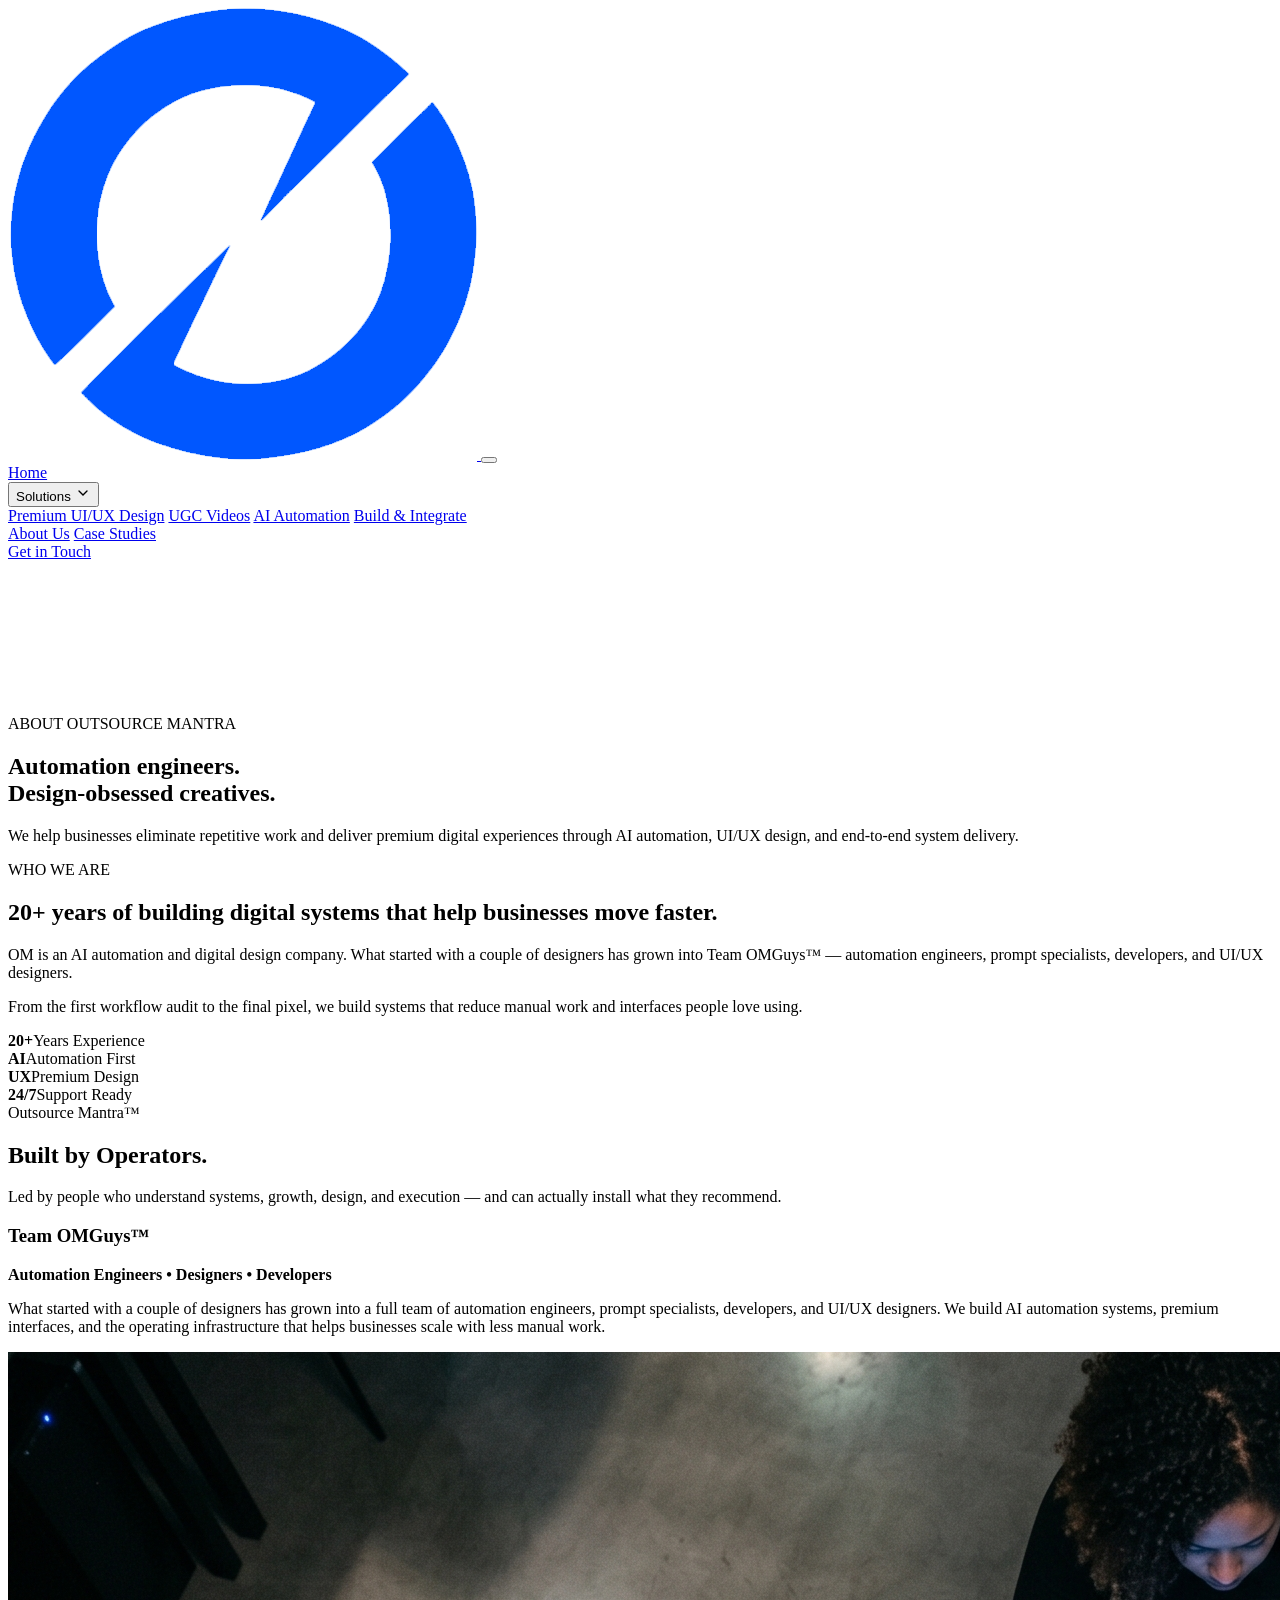
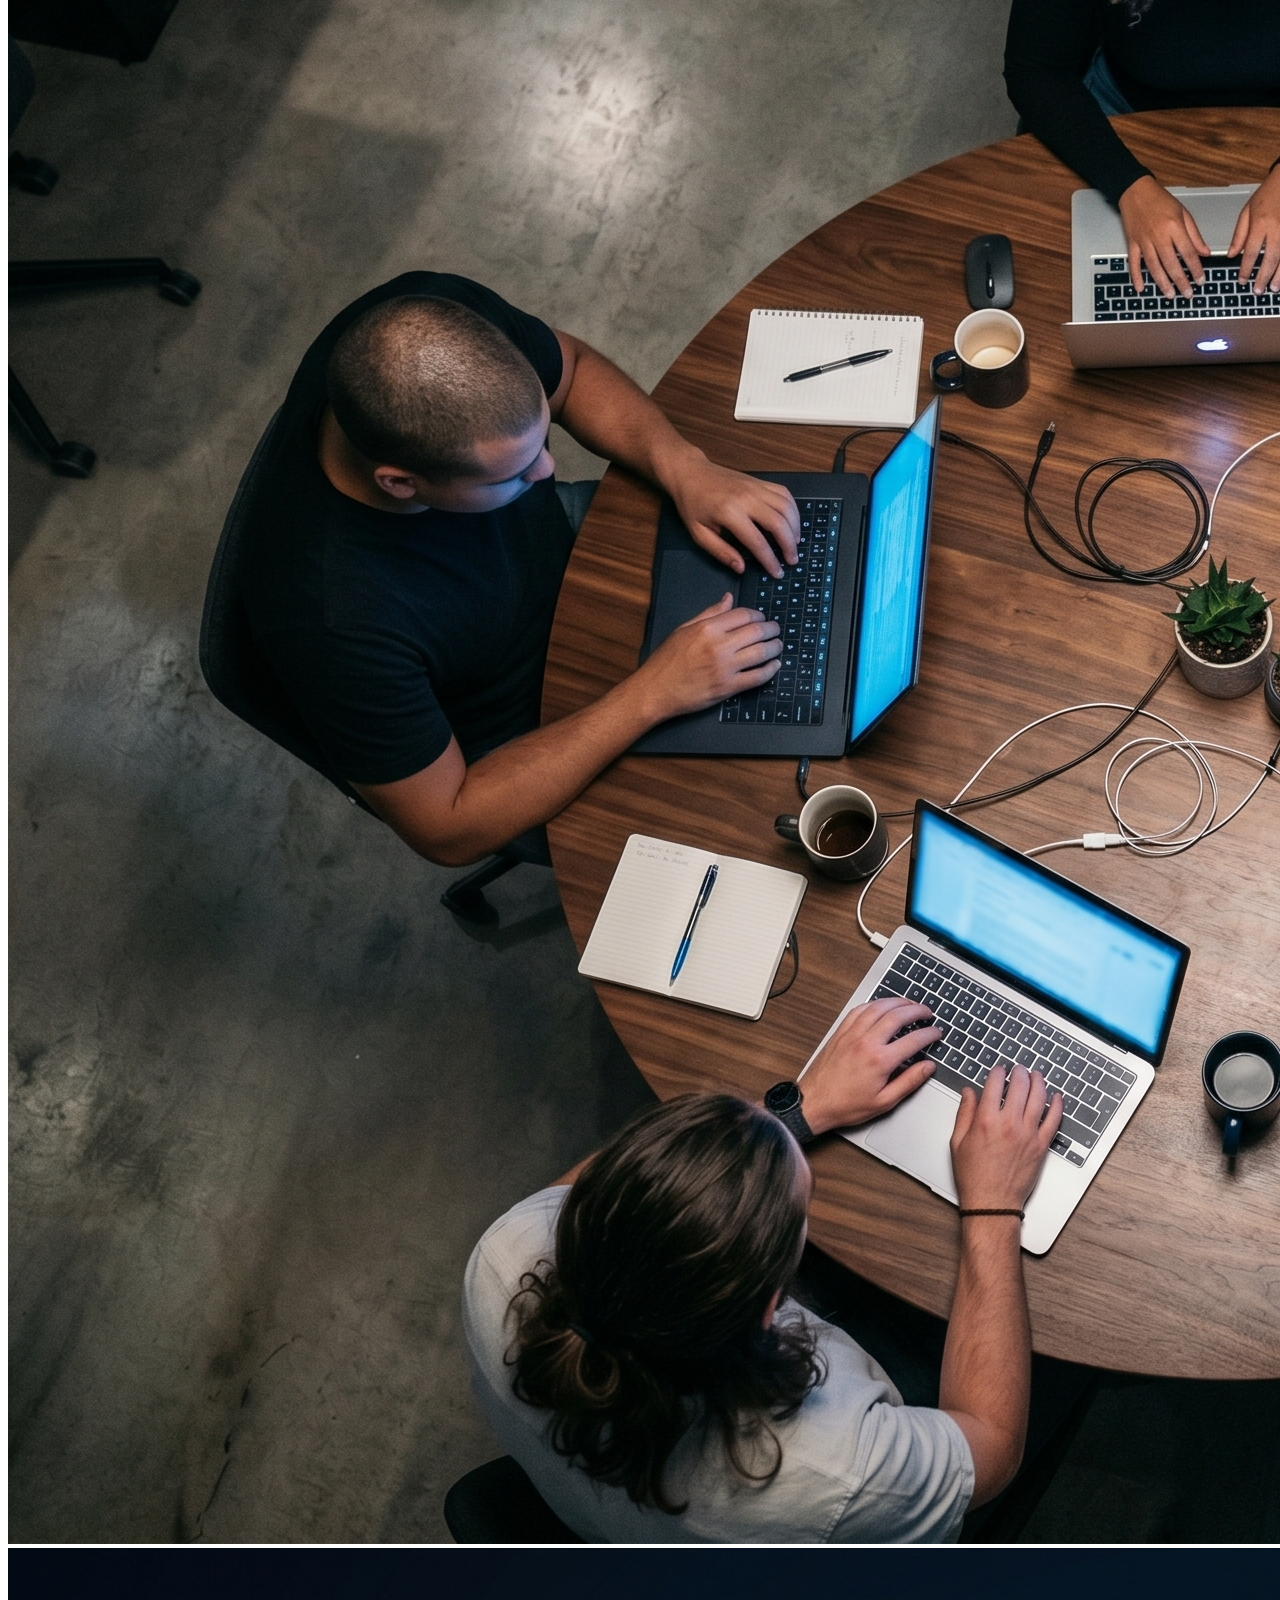
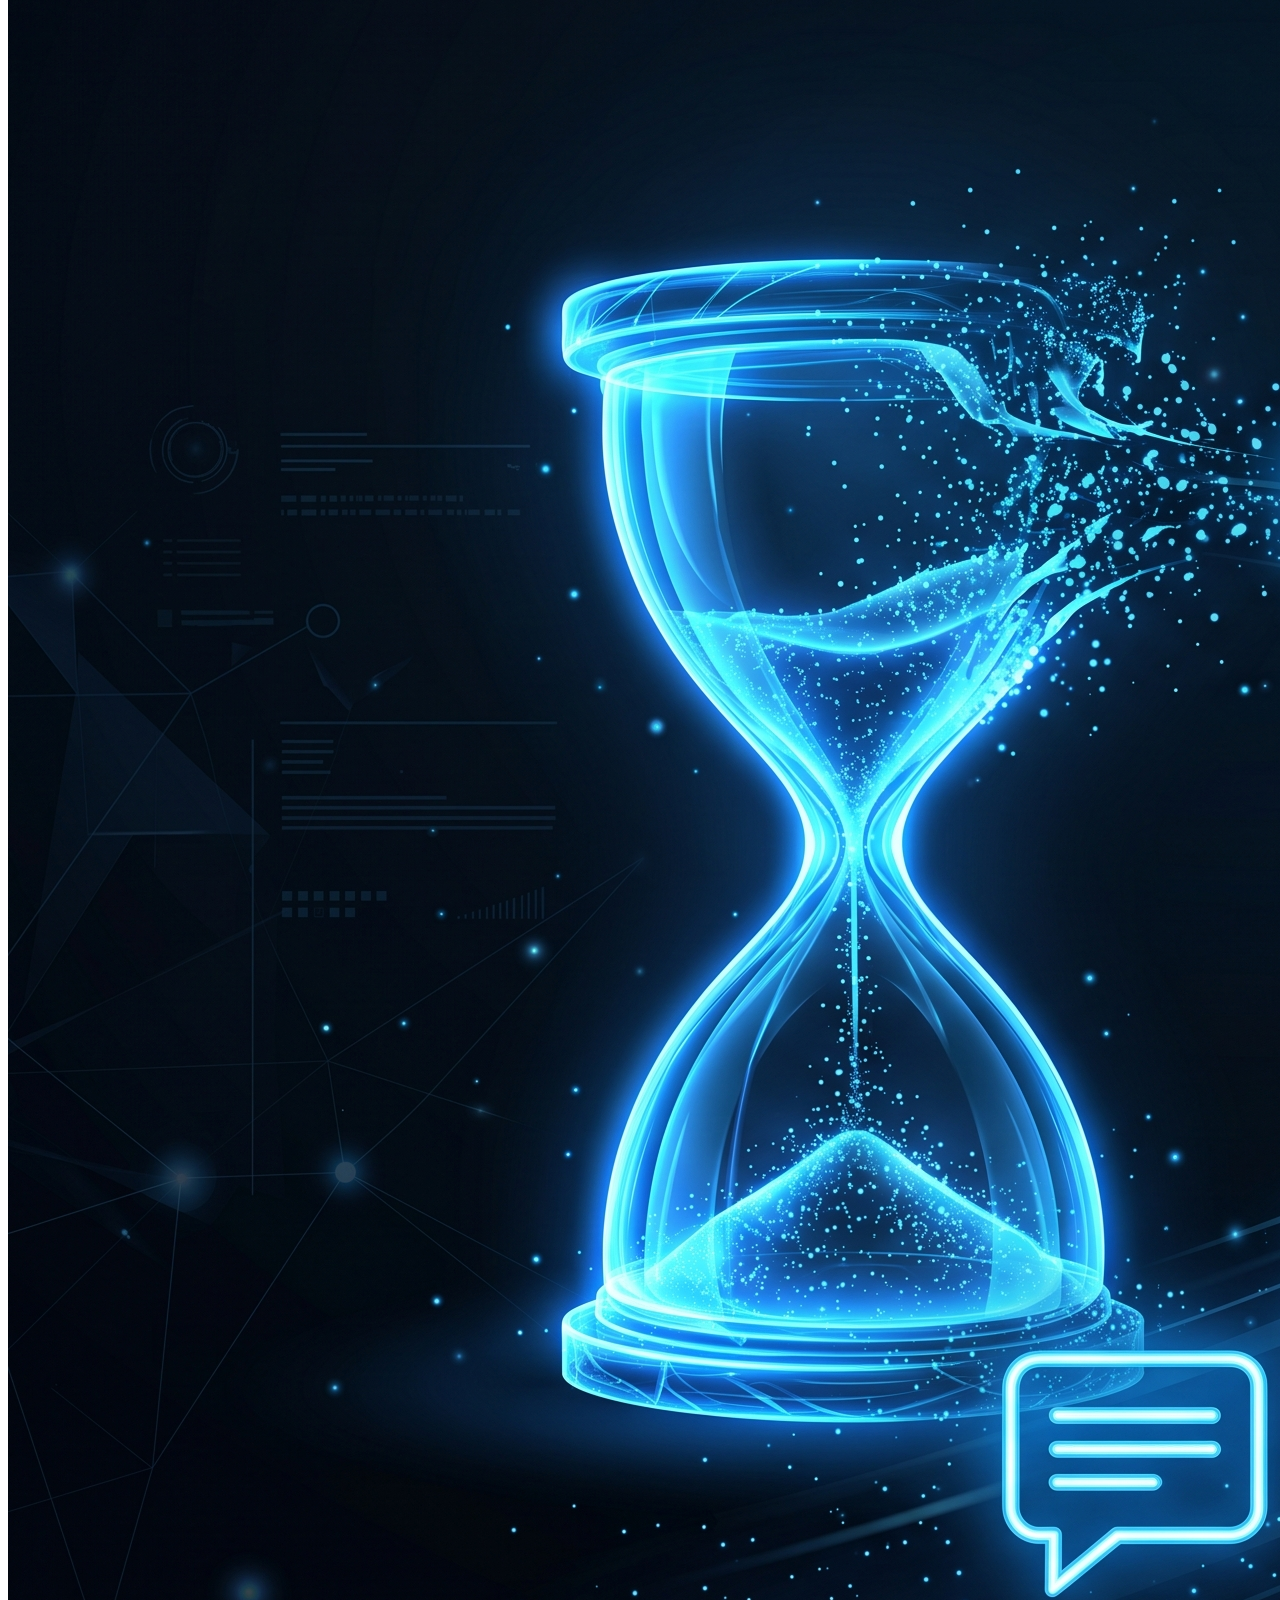
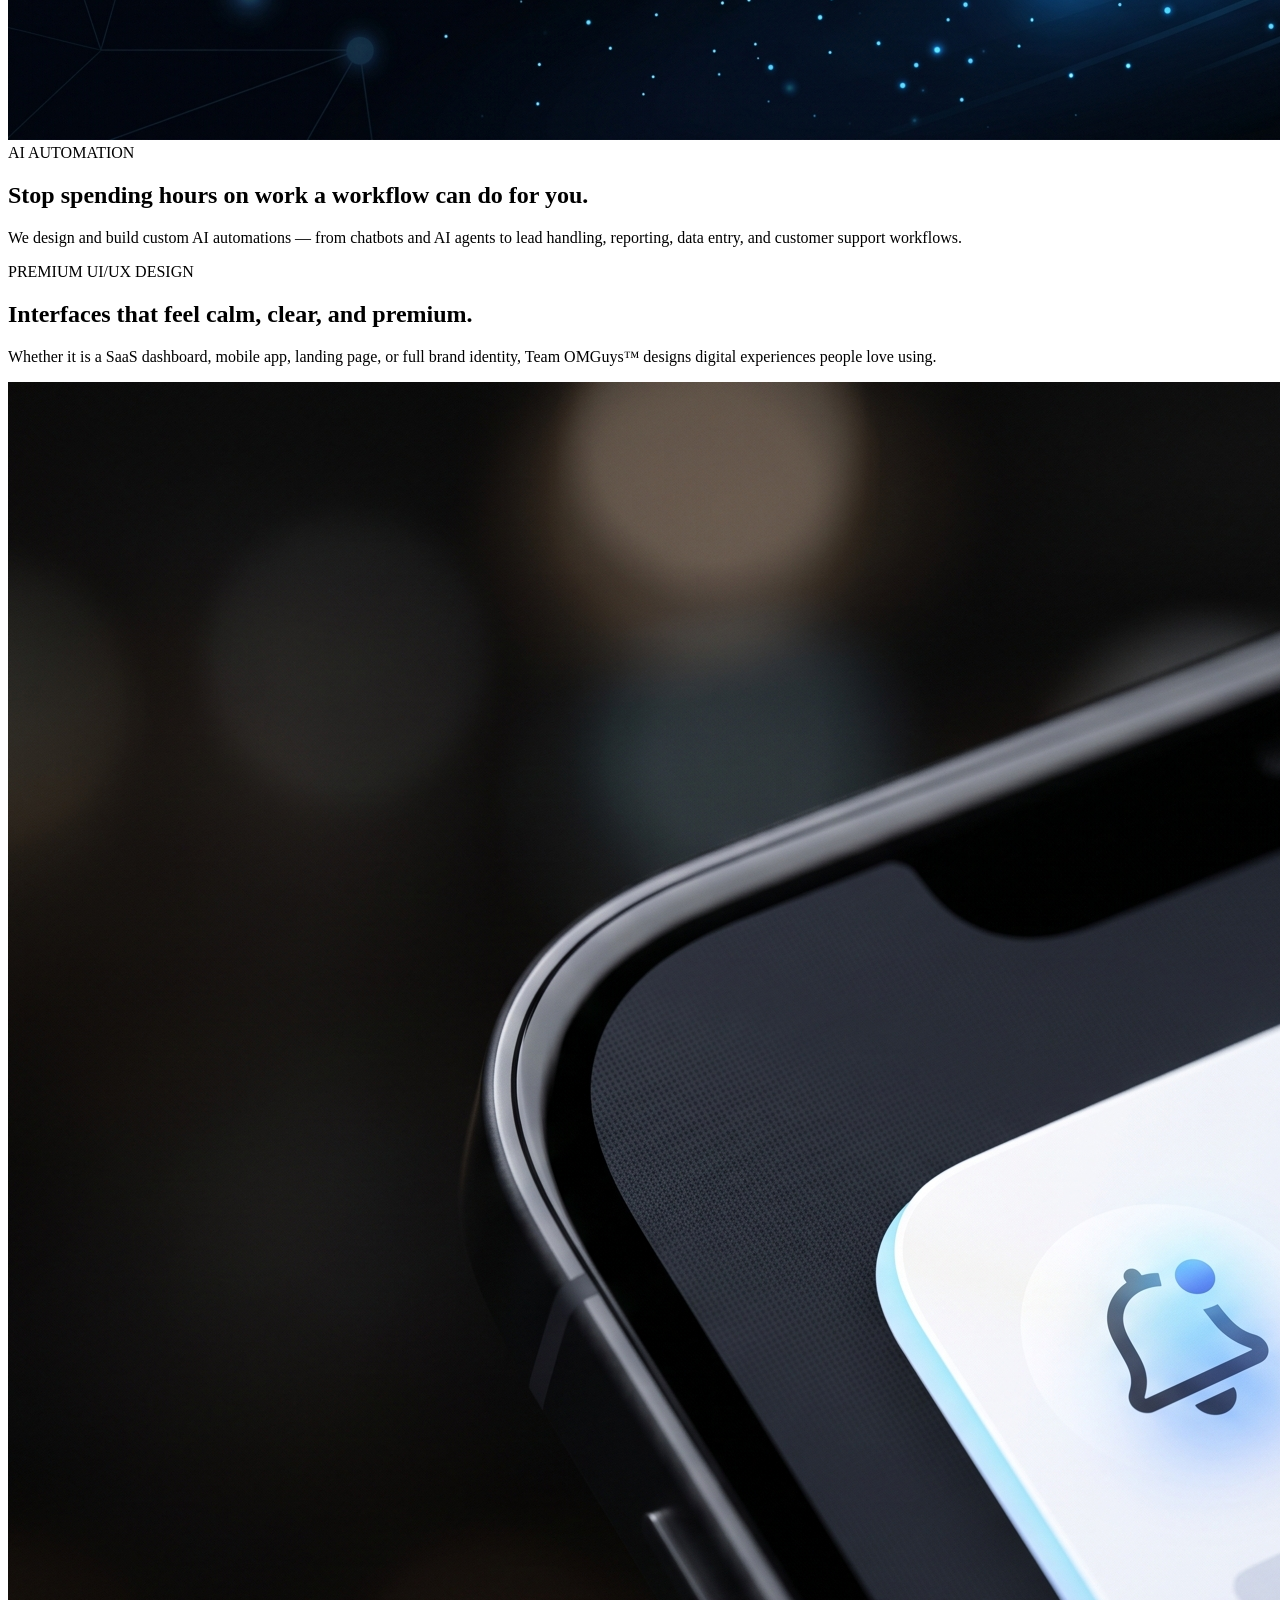
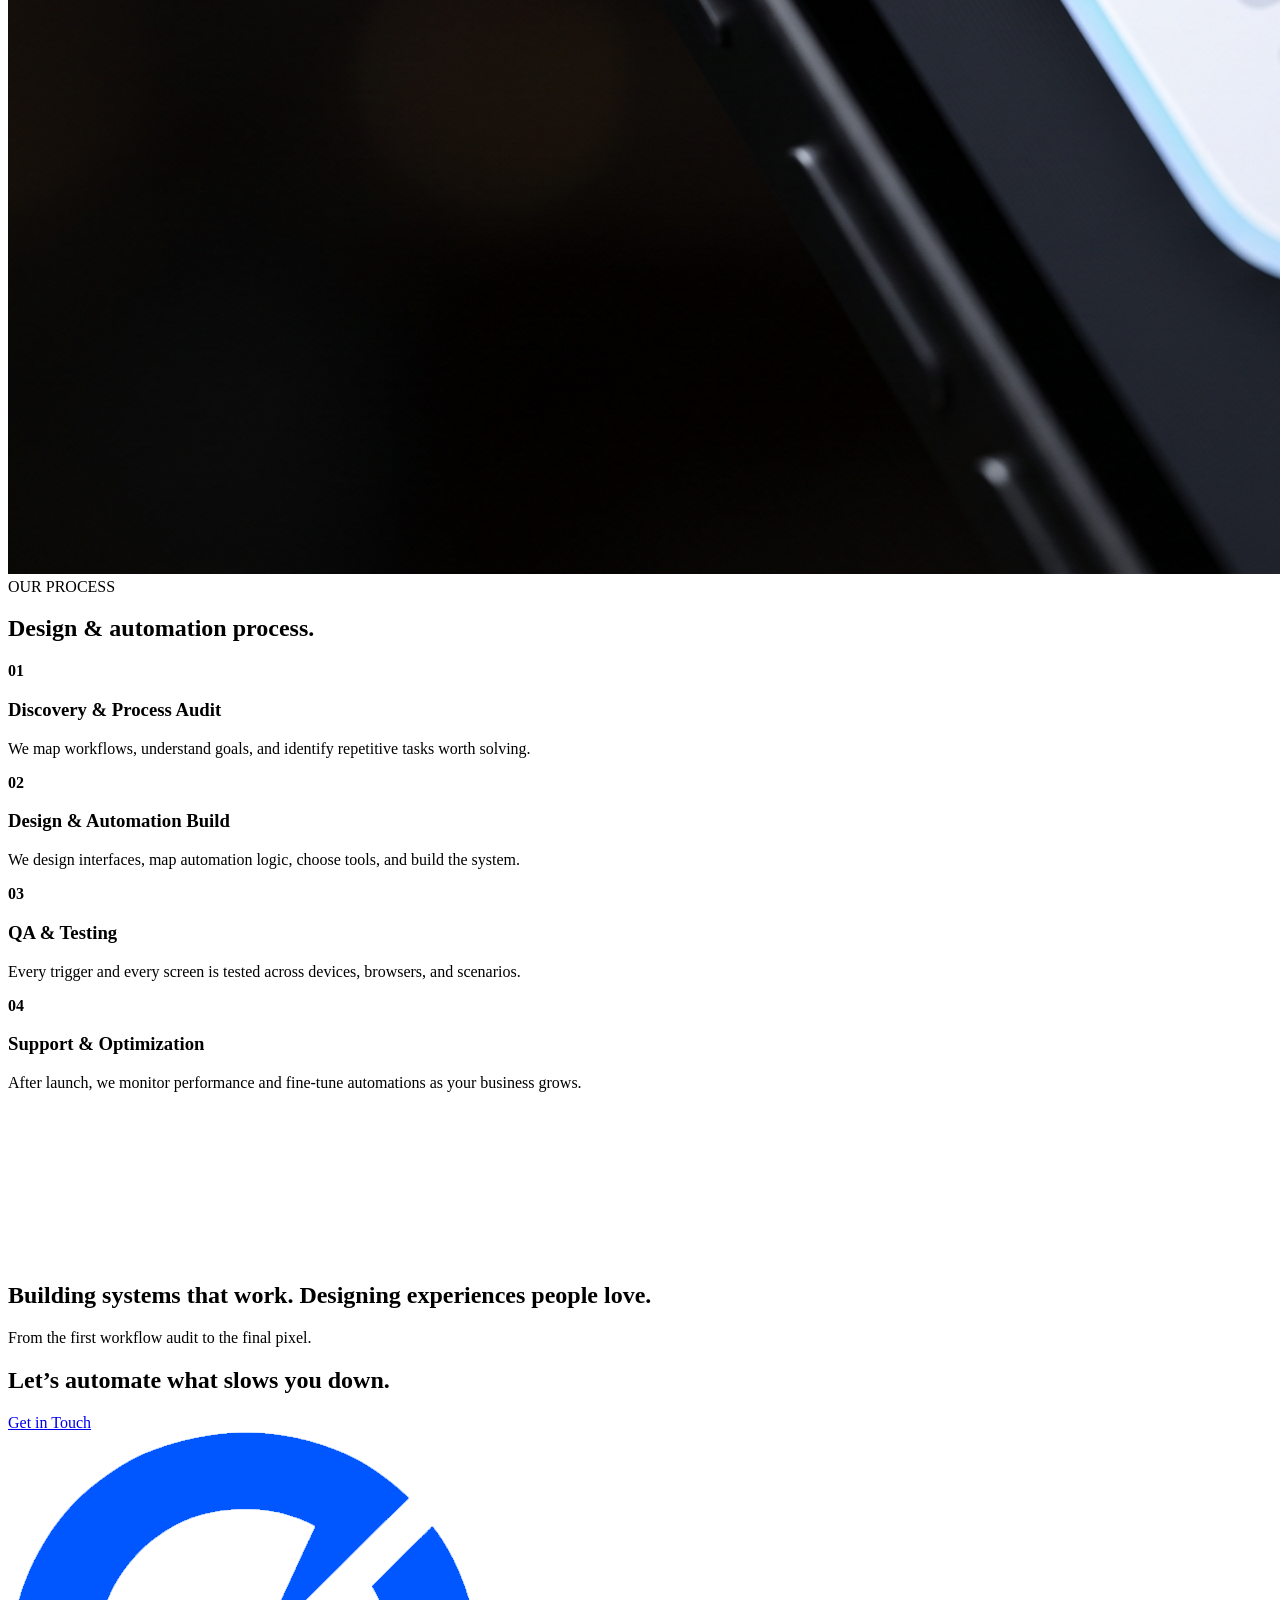
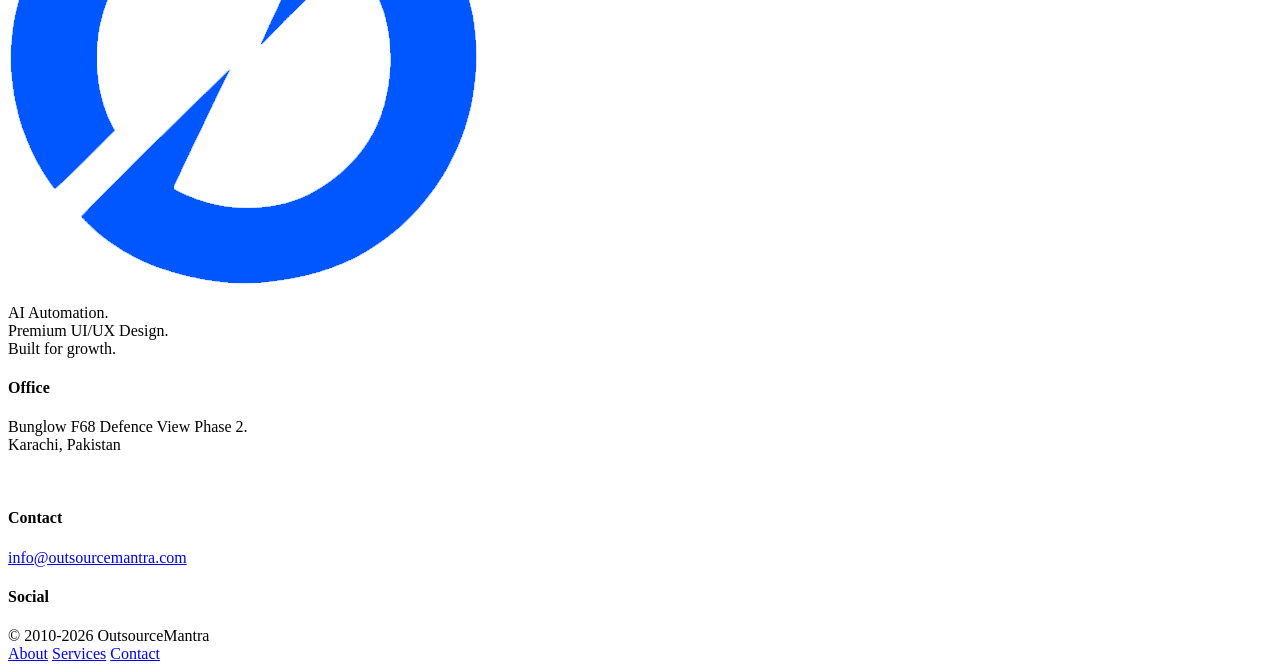
==== commit 833dc24f: "Final OM website update" ====
--- a/about.html
+++ b/about.html
@@ -6,72 +6,43 @@
   <meta name="viewport" content="width=device-width, initial-scale=1" />
   <meta name="theme-color" content="#020202" />
 
-  <!-- Primary SEO -->
-  <title>About Us | Automation Engineers & Design Creatives — Outsource Mantra</title>
-  <meta name="description" content="Outsource Mantra is an AI automation and premium UI/UX design company with 15+ years of delivery experience. Team OMGuys™ — automation engineers, prompt specialists, developers, and designers." />
-  <meta name="keywords" content="AI automation company, UI UX design team, automation engineers, Team OMGuys, Outsource Mantra about, digital design agency Karachi" />
+  <title>About Outsource Mantra | Automation Engineers & Design Creatives</title>
+
+  <meta name="description" content="Meet Team OMGuys™ — automation engineers, developers, prompt specialists, and designers building AI systems and premium digital experiences." />
+
+  <meta name="keywords" content="Outsource Mantra, Team OMGuys, automation engineers, AI automation company, UI UX designers, digital agency Karachi" />
+
   <meta name="robots" content="index, follow" />
-  <link rel="canonical" href="https://outsourcemantra.com/about.html" />
-
-  <!-- Open Graph -->
+  <link rel="canonical" href="https://om-one-bay.vercel.app/about.html" />
+
   <meta property="og:type" content="website" />
-  <meta property="og:url" content="https://outsourcemantra.com/about.html" />
+  <meta property="og:url" content="https://om-one-bay.vercel.app/about.html" />
   <meta property="og:site_name" content="Outsource Mantra" />
-  <meta property="og:title" content="About Outsource Mantra | Team OMGuys™ — AI Automation & Design" />
-  <meta property="og:description" content="15+ years of building digital systems. Team OMGuys™ — automation engineers, prompt specialists, developers, and UI/UX designers helping businesses scale with less friction." />
-  <meta property="og:image" content="https://outsourcemantra.com/assets/og-image.jpg" />
+  <meta property="og:title" content="Automation Engineers & Design Creatives | Outsource Mantra" />
+  <meta property="og:description" content="Built by operators. Powered by automation. Meet the team behind AI systems, workflow automation, and premium UI/UX design." />
+  <meta property="og:image" content="https://om-one-bay.vercel.app/assets/og-image.jpg" />
   <meta property="og:image:width" content="1200" />
   <meta property="og:image:height" content="630" />
 
-  <!-- Twitter Card -->
   <meta name="twitter:card" content="summary_large_image" />
-  <meta name="twitter:title" content="About Outsource Mantra | Team OMGuys™" />
-  <meta name="twitter:description" content="15+ years of building digital systems. Automation engineers, designers, and developers helping businesses scale." />
-  <meta name="twitter:image" content="https://outsourcemantra.com/assets/og-image.jpg" />
-
-  <!-- Schema.org -->
-  <script type="application/ld+json">
-  {
-    "@context": "https://schema.org",
-    "@type": "Organization",
-    "name": "Outsource Mantra",
-    "alternateName": "Team OMGuys",
-    "url": "https://outsourcemantra.com",
-    "logo": "https://outsourcemantra.com/assets/logo-blue.png",
-    "foundingDate": "2010",
-    "description": "AI automation and premium UI/UX design company with 15+ years of delivery experience.",
-    "address": {
-      "@type": "PostalAddress",
-      "addressLocality": "Karachi",
-      "addressCountry": "PK"
-    },
-    "sameAs": [
-      "https://www.facebook.com/outsourcemantra",
-      "https://www.linkedin.com/company/outsourcemantra"
-    ]
-  }
-  </script>
-
-  <!-- Fonts & Styles -->
-  <link rel="preconnect" href="https://fonts.googleapis.com" />
-  <link rel="preconnect" href="https://fonts.gstatic.com" crossorigin />
-  <link href="https://fonts.googleapis.com/css2?family=Inter:wght@300;400;500;600;700;800&family=Space+Grotesk:wght@300;400;500;600;700&display=swap" rel="stylesheet" />
-  <link rel="stylesheet" href="https://cdnjs.cloudflare.com/ajax/libs/font-awesome/6.5.2/css/all.min.css" />
-  <link rel="stylesheet" href="assets/style-blue.css?v=20260619-formlogos" />
+  <meta name="twitter:title" content="Automation Engineers & Design Creatives | Outsource Mantra" />
+  <meta name="twitter:description" content="Built by operators. Powered by automation." />
+  <meta name="twitter:image" content="https://om-one-bay.vercel.app/assets/og-image.jpg" />
 </head>
-
 <body>
 
   <header class="site-navbar" data-header data-js="site-navbar">
     <a class="site-navbar__brand" href="index.html" aria-label="Outsource Mantra home">
       <img class="site-navbar__logo" src="assets/logo-blue.png" alt="Outsource Mantra logo">
     </a>
+   
 
     <button class="site-navbar__toggle" type="button" data-js="nav-toggle" aria-expanded="false" aria-controls="site-nav">
       <span></span><span></span><span></span>
     </button>
 
     <nav class="site-navbar__menu" id="site-nav" data-js="site-menu">
+       <a href="index.html">Home</a>
       <div class="site-navbar__menu-group" data-js="nav-menu-group">
         <button class="site-navbar__dropdown-trigger" type="button" data-js="nav-dropdown-trigger" aria-expanded="false">
           Solutions
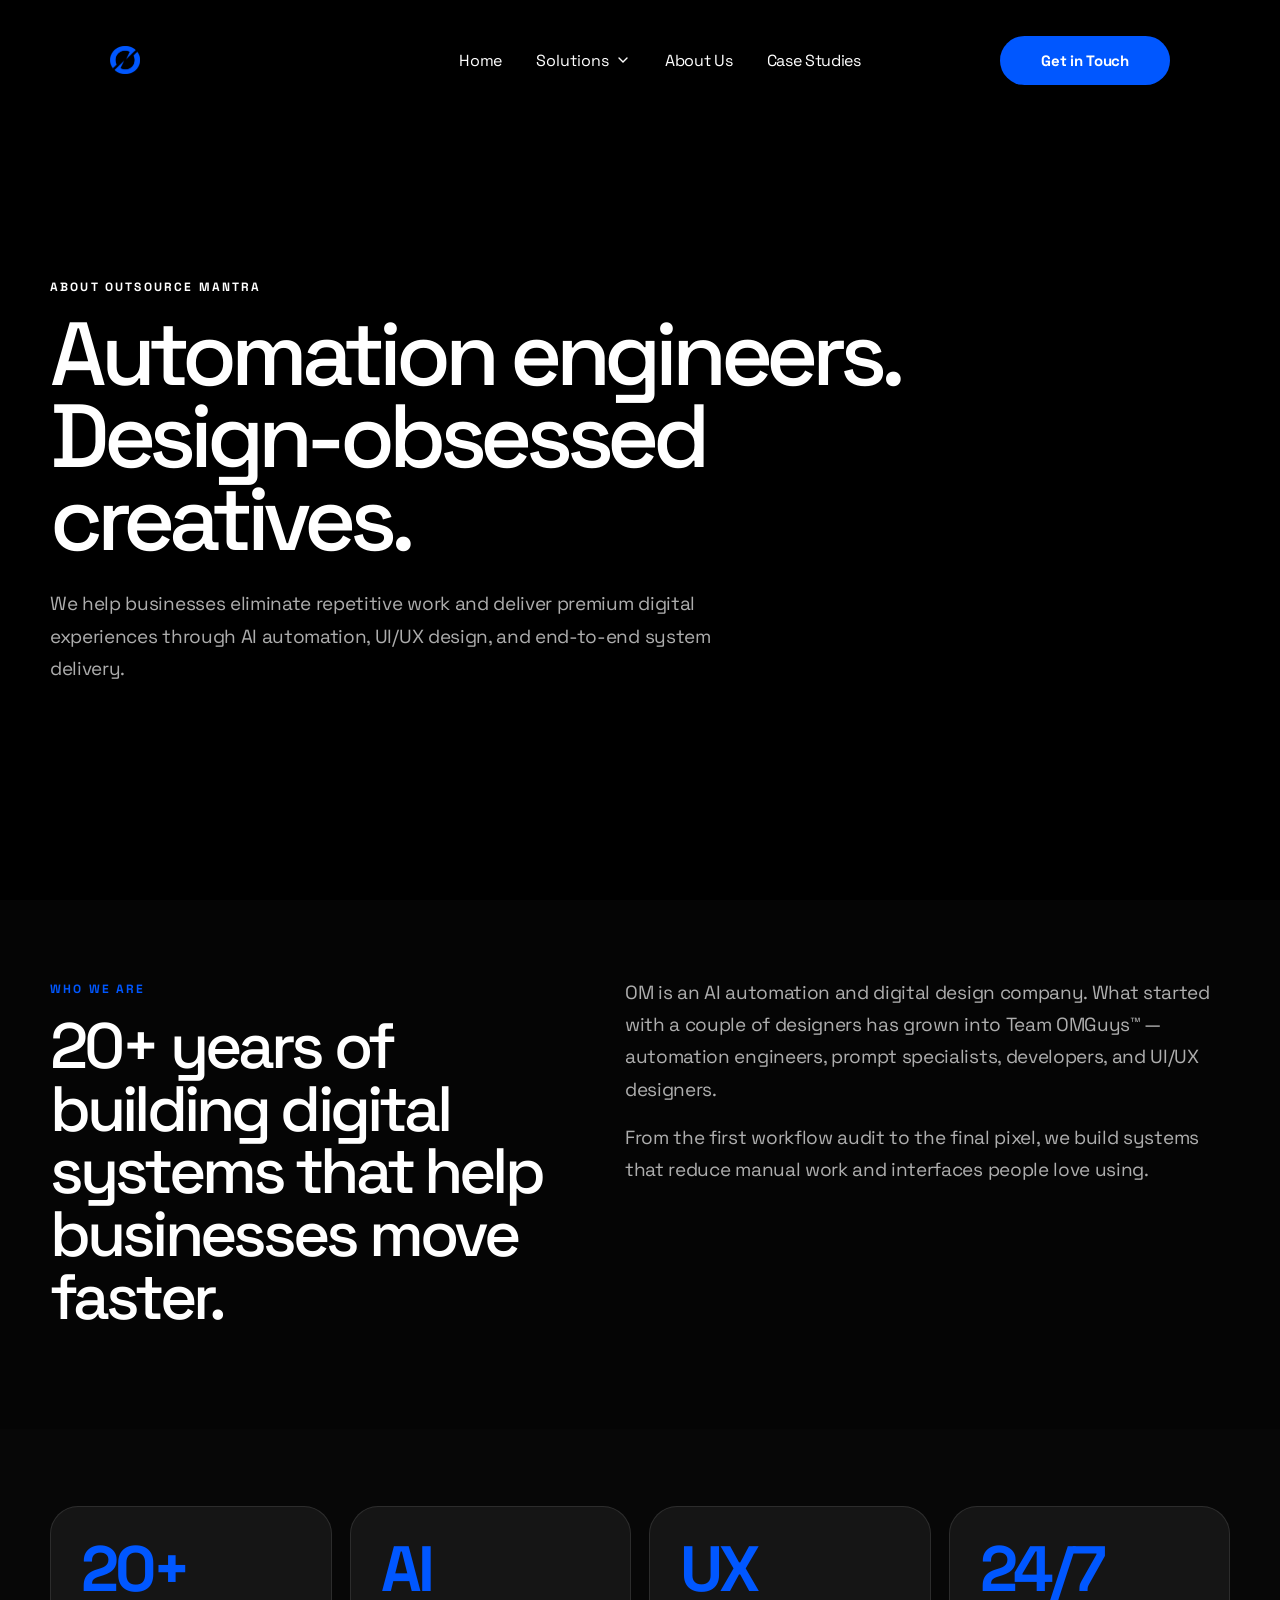
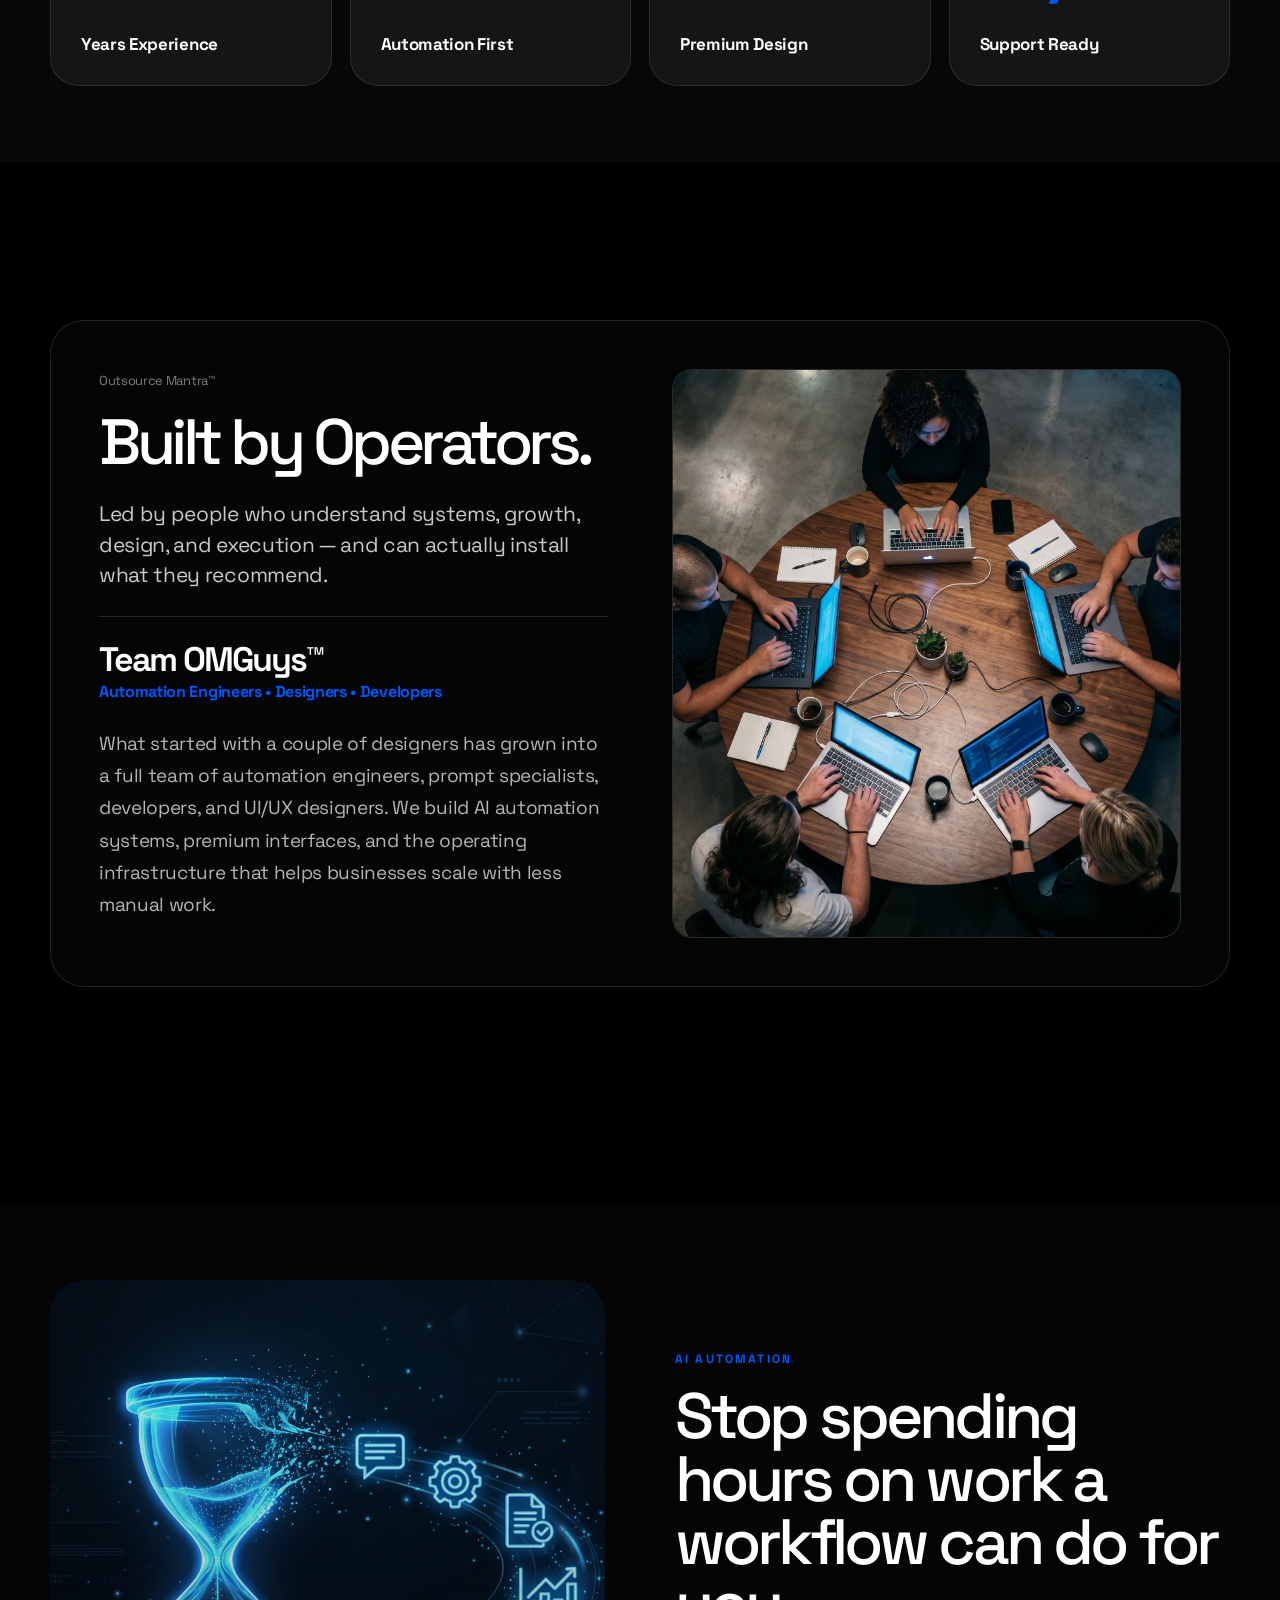
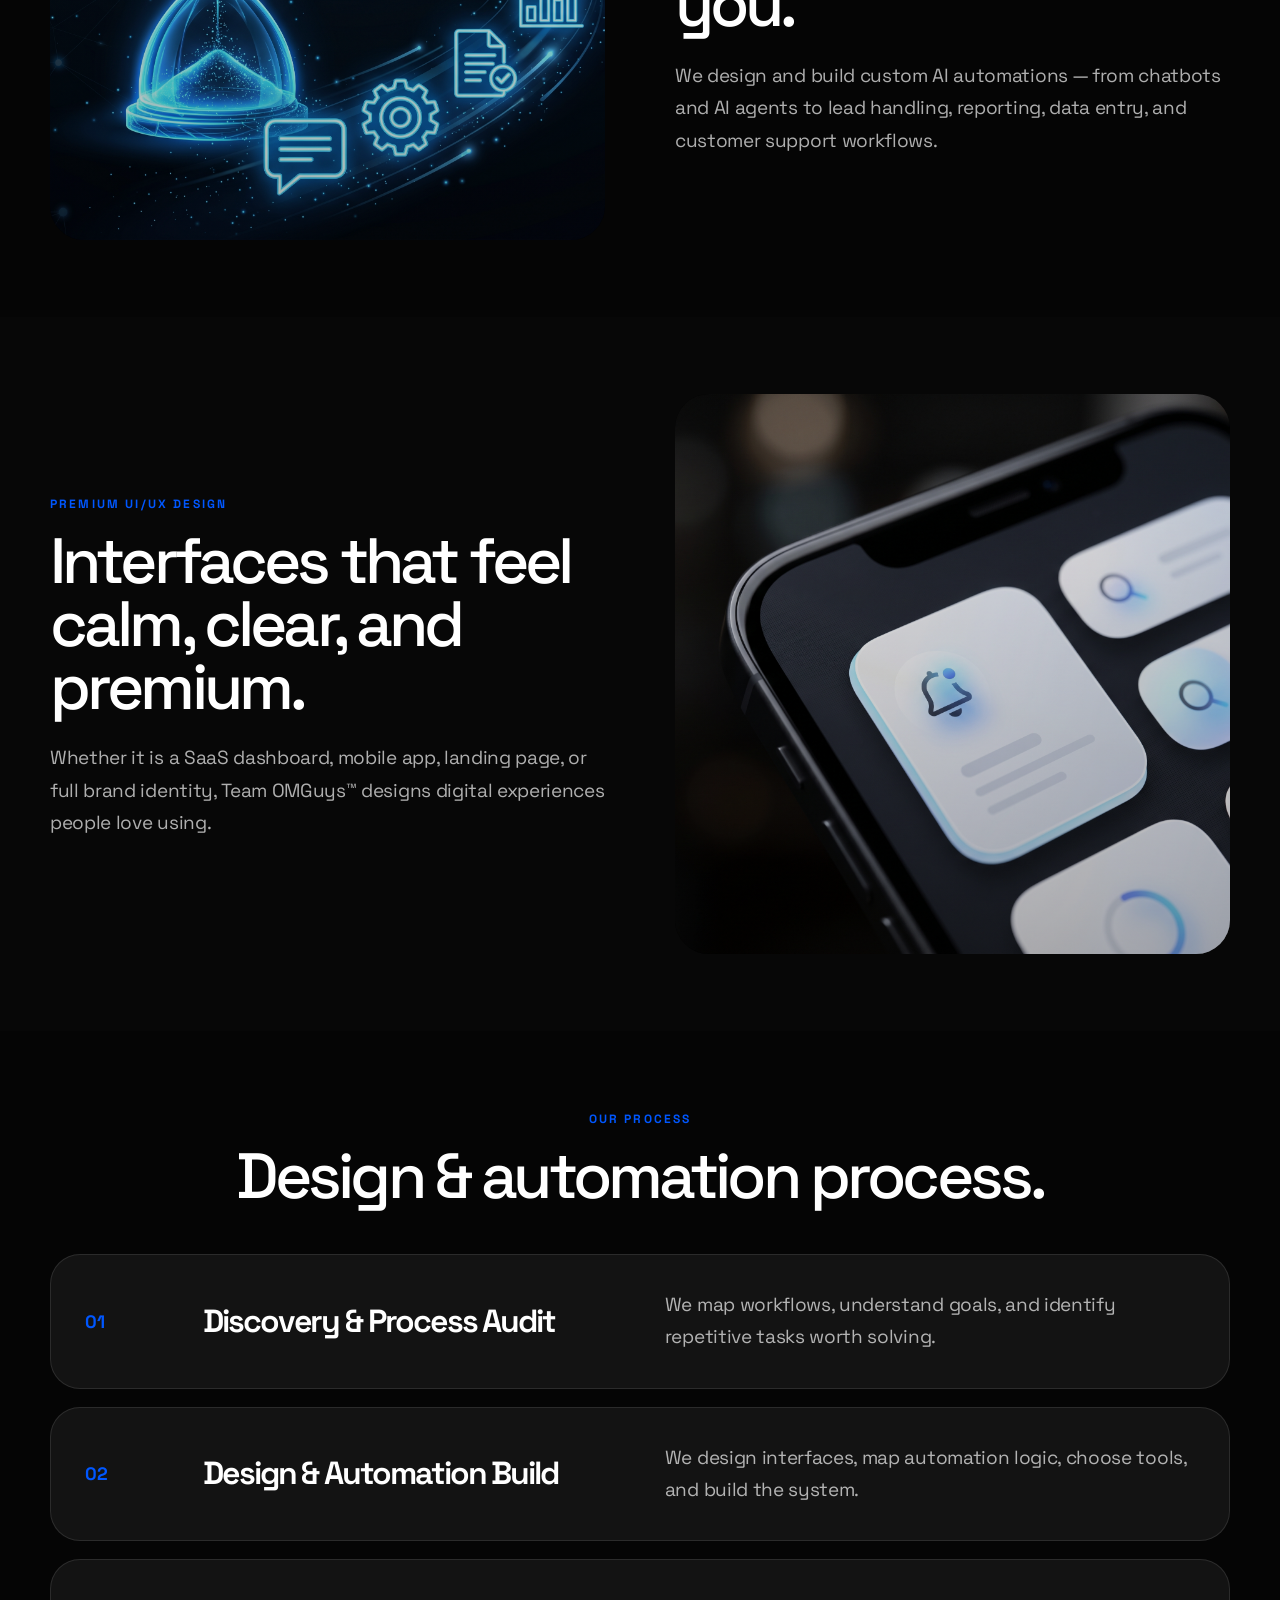
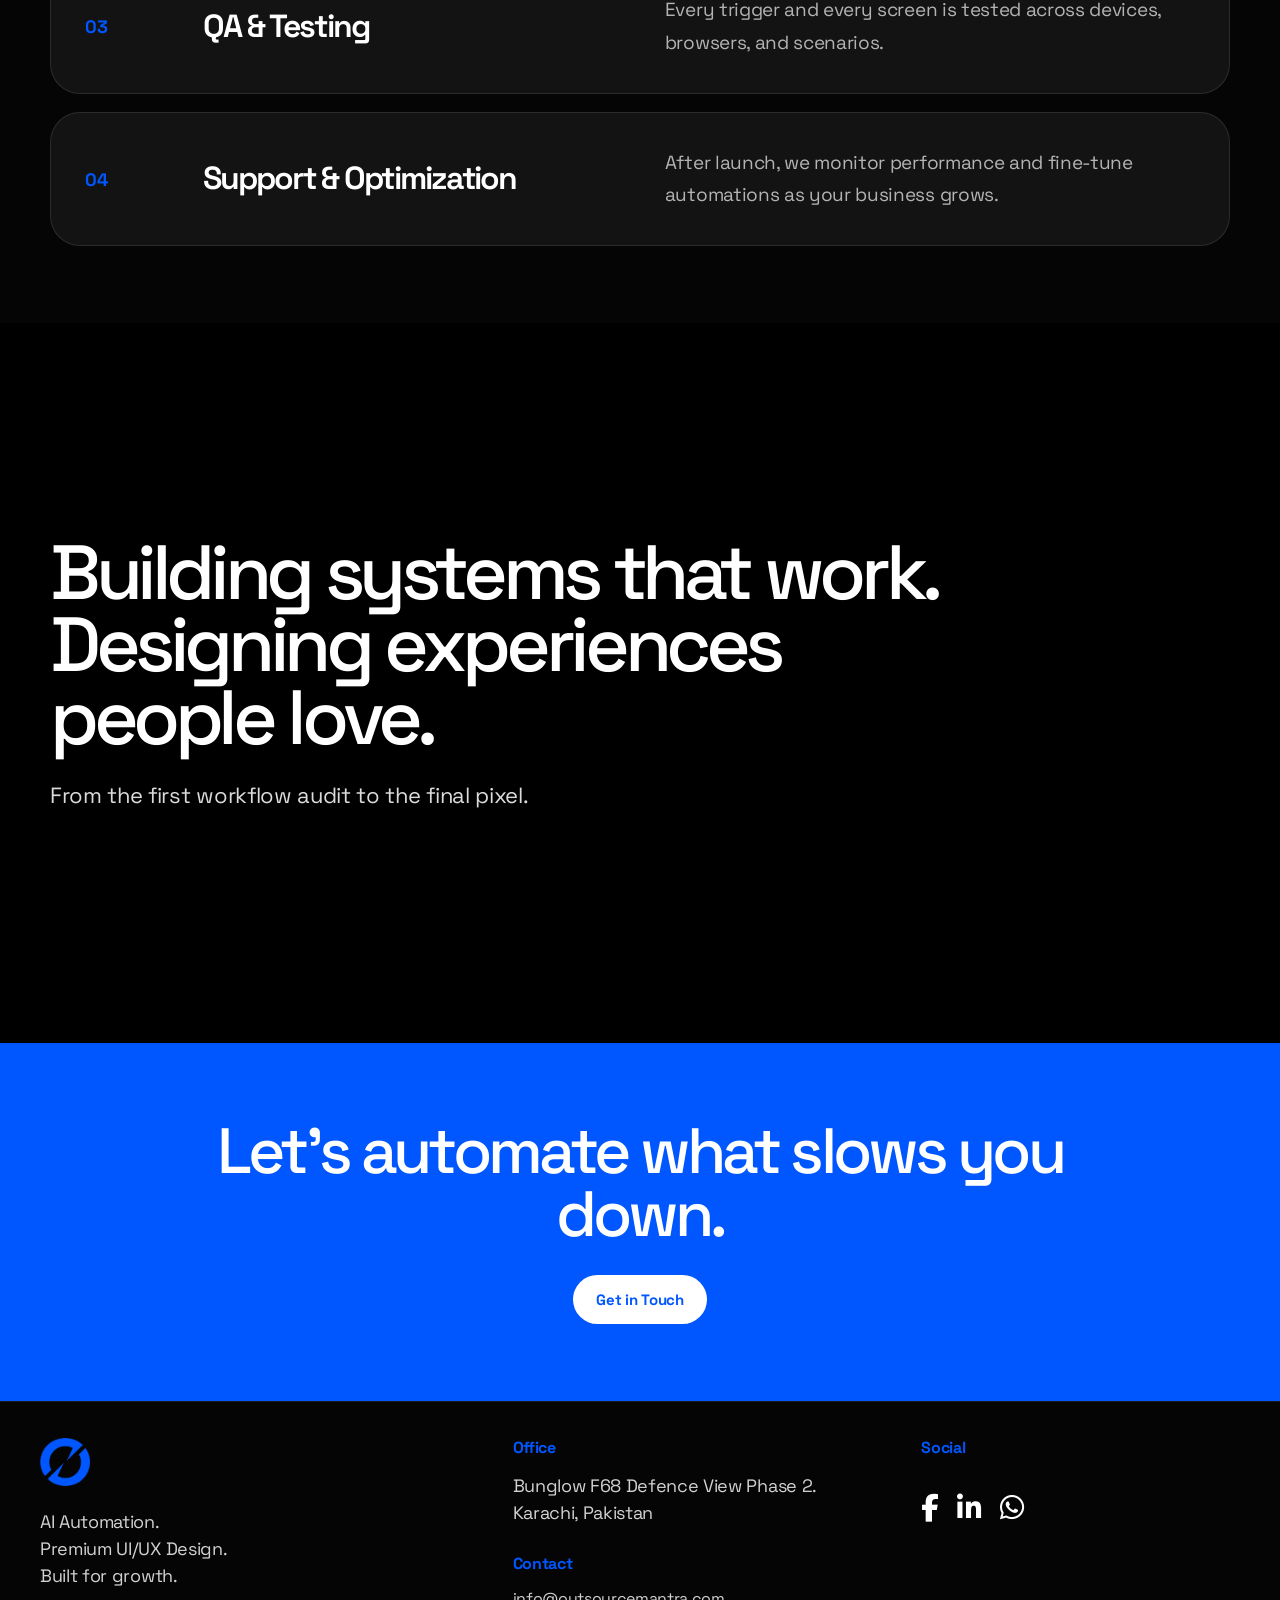
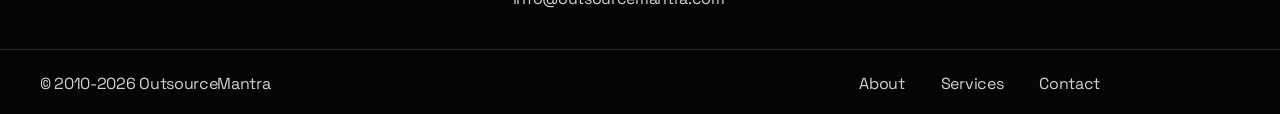
==== commit a00523e2: "Final OM website update" ====
--- a/about.html
+++ b/about.html
@@ -20,14 +20,51 @@
   <meta property="og:site_name" content="Outsource Mantra" />
   <meta property="og:title" content="Automation Engineers & Design Creatives | Outsource Mantra" />
   <meta property="og:description" content="Built by operators. Powered by automation. Meet the team behind AI systems, workflow automation, and premium UI/UX design." />
-  <meta property="og:image" content="https://om-one-bay.vercel.app/assets/og-image.jpg" />
+  <meta property="og:image" content="https://om-one-bay.vercel.app/assets/og-image-1.jpg" />
   <meta property="og:image:width" content="1200" />
   <meta property="og:image:height" content="630" />
 
   <meta name="twitter:card" content="summary_large_image" />
   <meta name="twitter:title" content="Automation Engineers & Design Creatives | Outsource Mantra" />
   <meta name="twitter:description" content="Built by operators. Powered by automation." />
-  <meta name="twitter:image" content="https://om-one-bay.vercel.app/assets/og-image.jpg" />
+  <meta name="twitter:image" content="https://om-one-bay.vercel.app/assets/og-image-1.jpg" />
+  <!-- Schema -->
+  <script type="application/ld+json">
+  {
+    "@context": "https://schema.org",
+    "@type": "Organization",
+    "name": "Outsource Mantra",
+    "alternateName": "Team OMGuys",
+    "url": "https://om-one-bay.vercel.app",
+    "logo": "https://om-one-bay.vercel.app/assets/logo-blue.png",
+    "email": "info@outsourcemantra.com",
+    "address": {
+      "@type": "PostalAddress",
+      "addressLocality": "Karachi",
+      "addressCountry": "PK"
+    },
+    "sameAs": [
+      "https://www.facebook.com/outsourcemantra",
+      "https://www.linkedin.com/company/outsourcemantra"
+    ]
+  }
+  </script>
+
+  <!-- Fonts -->
+  <link rel="preconnect" href="https://fonts.googleapis.com" />
+  <link rel="preconnect" href="https://fonts.gstatic.com" crossorigin />
+
+  <link
+    href="https://fonts.googleapis.com/css2?family=Inter:wght@300;400;500;600;700;800&family=Space+Grotesk:wght@300;400;500;600;700&display=swap"
+    rel="stylesheet" />
+
+  <!-- Icons -->
+  <link rel="stylesheet"
+    href="https://cdnjs.cloudflare.com/ajax/libs/font-awesome/6.5.2/css/all.min.css" />
+
+  <!-- Styles -->
+  <link rel="stylesheet"
+    href="assets/style-blue.css?v=20260623-og" />
 </head>
 <body>
 
--- a/assets/style-blue.css
+++ b/assets/style-blue.css
@@ -0,0 +1,3370 @@
+/* =========================================================
+   Outsource Mantra - Production Blue Theme
+   CSS is organized by component/page. Keep visual class names here; use data-js attributes for behavior.
+   ========================================================= */
+
+/* Global styles */
+:root {
+  --primary: #0057FF;
+  --primary-hover: #0047D6;
+  --accent: #0057FF;
+  --orange: #0057FF;
+  --primary-rgb: 0, 87, 255;
+  --bg: #050505;
+  --bg-2: #000000;
+  --surface: #0b0b0b;
+  --surface-2: #111111;
+  --surface-3: #161616;
+  --text: #ffffff;
+  --muted: rgba(255, 255, 255, .68);
+  --muted-2: rgba(255, 255, 255, .48);
+  --dark: #ffffff;
+  --white: #ffffff;
+  --soft: #101010;
+  --light: rgba(255, 255, 255, .08);
+  --line: rgba(255, 255, 255, .10);
+  --line-strong: rgba(255, 255, 255, .16);
+  --shadow: none;
+  --max: 1180px;
+  --radius: 28px;
+  --radius-sm: 18px;
+  --header-h: 120px;
+}
+
+* {
+  box-sizing: border-box;
+}
+
+html {
+  scroll-behavior: smooth;
+  overflow-x: hidden;
+  background: var(--bg-2);
+}
+
+body {
+  margin: 0;
+  overflow-x: hidden;
+  background: var(--bg-2);
+  color: var(--text);
+  font-family: Inter, Geist, ui-sans-serif, system-ui, -apple-system, BlinkMacSystemFont, "Segoe UI", sans-serif;
+  letter-spacing: -.02em;
+}
+
+body.is-nav-open {
+  overflow: hidden;
+}
+
+a {
+  color: inherit;
+  text-decoration: none;
+}
+
+button,
+input,
+textarea {
+  font: inherit;
+}
+
+button {
+  cursor: pointer;
+}
+
+img,
+video {
+  max-width: 100%;
+  display: block;
+}
+
+p {
+  margin: 0 0 1rem;
+  color: var(--muted);
+  font-size: clamp(16px, 1.45vw, 18px);
+  line-height: 1.72;
+}
+
+h1,
+h2,
+h3,
+h4,
+p {
+  margin-top: 0;
+}
+
+h1,
+h2,
+h3 {
+  color: var(--text);
+  line-height: .98;
+  letter-spacing: -.065em;
+}
+
+h1 {
+  font-size: clamp(48px, 8vw, 116px);
+  margin: 0 0 22px;
+  font-weight: 700;
+}
+
+h2 {
+  font-size: clamp(36px, 5.8vw, 76px);
+  margin: 0 0 24px;
+  font-weight: 650;
+}
+
+h3 {
+  font-size: clamp(23px, 3vw, 38px);
+  font-weight: 650;
+  margin: 0 0 14px;
+}
+
+.section-shell {
+  width: min(var(--max), calc(100% - 40px));
+  margin-inline: auto;
+  padding: clamp(72px, 6vw, 124px) 0;
+}
+
+.eyebrow,
+.eyebrow.dark,
+.about-kicker,
+.about-nova-kicker,
+.case-kicker {
+  display: inline-flex;
+  align-items: center;
+  gap: 8px;
+  margin: 0 0 16px;
+  color: var(--primary);
+  text-transform: uppercase;
+  font-size: 12px;
+  font-weight: 850;
+  letter-spacing: .18em;
+}
+
+.eyebrow:before {
+  display: none;
+}
+
+.gradient-blur {
+  display: none !important;
+}
+
+.section-shell .button--primary {
+  background: #fff !important;
+  color: var(--primary) !important;
+  box-shadow: none !important;
+}
+
+.page-hero .section-shell {
+  padding-bottom: 70px;
+}
+
+.results .section-shell {
+  position: relative !important;
+  z-index: 2 !important;
+}
+
+.testimonial-section .section-shell {
+  padding-top: 10px !important;
+  padding-bottom: 20px !important;
+}
+
+details {
+  padding: 22px 24px;
+  background: rgba(255, 255, 255, .06) !important;
+  border: 1px solid var(--line) !important;
+}
+
+summary {
+  font-weight: 850;
+  color: #fff !important;
+  font-size: 18px;
+  list-style: none;
+  display: flex;
+  justify-content: space-between;
+  gap: 18px;
+}
+
+summary::-webkit-details-marker {
+  display: none;
+}
+
+summary:after {
+  content: "+";
+  color: var(--primary) !important;
+  font-size: 24px;
+}
+
+details[open] summary:after {
+  content: "–";
+}
+
+details p {
+  color: var(--muted) !important;
+}
+
+label {
+  display: grid;
+  gap: 8px;
+  margin-bottom: 16px;
+  color: #fff;
+  font-weight: 750;
+}
+
+input,
+textarea {
+  width: 100%;
+  border: 1px solid var(--line);
+  border-radius: 16px;
+  padding: 15px 16px;
+  color: #fff;
+  background: #101010;
+  outline: none;
+  transition: .2s;
+}
+
+input:focus,
+textarea:focus {
+  border-color: var(--primary);
+  box-shadow: 0 0 0 3px rgba(var(--primary-rgb), .18);
+}
+
+.about-hero-content,
+.about-nova-hero .section-shell {
+  position: relative;
+  z-index: 2;
+  color: #fff;
+}
+
+.about-video-band .section-shell,
+.about-nova-band .section-shell {
+  position: relative;
+  z-index: 2;
+}
+
+.impact-banner .section-shell {
+  width: min(1200px, calc(100% - 40px));
+  margin: 0 auto;
+  padding: 0 !important;
+  min-height: 360px;
+  display: flex;
+  flex-direction: column;
+  justify-content: center;
+  align-items: center;
+  text-align: center !important;
+}
+
+html,
+body,
+button,
+input,
+textarea,
+select,
+a,
+p,
+span,
+li,
+label,
+small,
+strong,
+blockquote,
+summary,
+details,
+h1,
+h2,
+h3,
+h4,
+h5,
+h6 {
+  font-family: "Space Grotesk", sans-serif !important;
+}
+
+
+/* Navbar */
+.site-navbar {
+  font-family: "Space Grotesk", Inter, system-ui, sans-serif !important;
+  position: fixed !important;
+  top: 0 !important;
+  left: 0 !important;
+  right: 0 !important;
+  transform: none !important;
+  z-index: 999 !important;
+  width: 100% !important;
+  max-width: 100% !important;
+  height: var(--header-h) !important;
+  min-height: var(--header-h) !important;
+  display: grid !important;
+  grid-template-columns: 210px 1fr 170px !important;
+  align-items: center !important;
+  gap: 24px !important;
+  padding: 0 max(24px, calc((100vw - 1060px)/2)) !important;
+  background: rgba(0, 0, 0, .18) !important;
+  border: none !important;
+  border-radius: 0 !important;
+  box-shadow: none !important;
+  backdrop-filter: blur(14px) !important;
+  -webkit-backdrop-filter: blur(14px) !important;
+  transition: background .25s ease, height .25s ease;
+}
+
+.site-navbar.is-scrolled {
+  height: var(--header-h) !important;
+  min-height: var(--header-h) !important;
+  background: rgba(0, 0, 0, .58) !important;
+}
+
+.site-navbar__brand {
+  justify-self: start !important;
+  display: inline-flex !important;
+  align-items: center !important;
+  gap: 10px !important;
+  min-width: 0 !important;
+}
+
+.site-navbar__logo {
+  width: 30px !important;
+  height: 30px !important;
+  object-fit: contain !important;
+  filter: none !important;
+  flex: 0 0 50px !important;
+}
+
+.site-navbar__brand-text {
+  color: #fff !important;
+  font-size: 14px !important;
+  font-weight: 800 !important;
+  line-height: .9 !important;
+  letter-spacing: -.04em !important;
+}
+
+.site-navbar__menu {
+  justify-self: center !important;
+  display: flex !important;
+  align-items: center !important;
+  justify-content: center !important;
+  gap: 34px !important;
+  color: rgba(255, 255, 255) !important;
+  font-size: 16px !important;
+  font-weight: 400 !important;
+}
+
+.site-navbar__menu>a,
+.site-navbar__dropdown-trigger {
+  border: 0 !important;
+  color: inherit !important;
+  background: transparent !important;
+  padding: 0 !important;
+  border-radius: 999px !important;
+  display: inline-flex !important;
+  align-items: center !important;
+  gap: 6px !important;
+  transition: .22s ease !important;
+}
+
+.site-navbar__menu>a:hover,
+.site-navbar__dropdown-trigger:hover,
+.site-navbar__menu-group.is-open .site-navbar__dropdown-trigger {
+  color: #fff !important;
+  background: transparent !important;
+}
+
+.site-navbar__menu-group {
+  position: relative !important;
+  padding: 22px 0 !important;
+}
+
+.site-navbar__dropdown {
+  position: absolute !important;
+  top: 100% !important;
+  left: 50% !important;
+  transform: translateX(-50%) translateY(10px) !important;
+  width: 220px !important;
+  min-width: 220px !important;
+  padding: 10px !important;
+  border-radius: 18px !important;
+  background: rgba(8, 8, 8, .96) !important;
+  border: 1px solid var(--line) !important;
+  box-shadow: 0 22px 55px rgba(0, 0, 0, .35) !important;
+  opacity: 0 !important;
+  visibility: hidden !important;
+  pointer-events: none !important;
+  display: block !important;
+  z-index: 9999 !important;
+  transition: .2s ease !important;
+}
+
+.site-navbar__menu-group:hover .site-navbar__dropdown,
+.site-navbar__menu-group.is-open .site-navbar__dropdown {
+  opacity: 1 !important;
+  visibility: visible !important;
+  pointer-events: auto !important;
+  transform: translateX(-50%) translateY(0) !important;
+}
+
+.site-navbar__dropdown a {
+  display: block !important;
+  width: 100% !important;
+  padding: 12px 14px !important;
+  border-radius: 12px !important;
+  color: rgba(255, 255, 255, .78) !important;
+  background: transparent !important;
+  font-size: 14px !important;
+  font-weight: 600 !important;
+  line-height: 1.2 !important;
+  white-space: nowrap !important;
+  text-align: start !important;
+}
+
+.site-navbar .site-navbar__dropdown a:hover,
+.site-navbar__dropdown a:hover {
+  background: var(--primary) !important;
+  color: #fff !important;
+}
+
+.site-navbar__toggle {
+  display: none;
+  width: 46px;
+  height: 46px;
+  border: 1px solid var(--line);
+  border-radius: 14px;
+  background: rgba(255, 255, 255, .08);
+  align-items: center;
+  justify-content: center;
+  flex-direction: column;
+  gap: 5px;
+}
+
+.site-navbar__toggle span {
+  width: 20px;
+  height: 2px;
+  background: #fff;
+  border-radius: 99px;
+  transition: .2s;
+}
+
+.button--primary,
+.button--shiny,
+.site-navbar__cta {
+  background: var(--primary) !important;
+  color: #fff !important;
+  box-shadow: none !important;
+}
+
+.button--primary:hover,
+.button--shiny:hover,
+.site-navbar__cta:hover {
+  background: var(--primary-hover) !important;
+  color: #fff !important;
+}
+
+.site-navbar__brand:hover {
+  transform: scale(1.5) !important;
+}
+
+.site-navbar__cta:hover {
+  background: transparent !important;
+  border: 2px solid #ffff !important;
+  color: #ffff !important;
+  transform: scale(1.05) !important;
+}
+
+.site-navbar>a:not(.site-navbar__cta):hover,
+.site-navbar__menu>a:hover {
+  color: var(--primary) !important;
+}
+
+.site-navbar button:hover {
+  color: var(--primary) !important;
+}
+
+.site-navbar__menu-group:hover .site-navbar__dropdown,
+.site-navbar__dropdown:hover {
+  opacity: 1 !important;
+  visibility: visible !important;
+  pointer-events: auto !important;
+  transform: translateX(-50%) translateY(0) !important;
+}
+
+
+
+/* Buttons */
+.button {
+  display: inline-flex;
+  align-items: center;
+  justify-content: center;
+  gap: 10px;
+  min-height: 48px;
+  padding: 14px 22px;
+  border-radius: 999px;
+  font-weight: 800;
+  font-size: 15px;
+  border: 1px solid transparent;
+  transition: .25s ease;
+  white-space: nowrap;
+}
+
+.button:hover {
+  transform: translateY(-2px);
+  box-shadow: none !important;
+}
+
+.button--shiny.button--light {
+  background: #fff !important;
+  color: var(--primary) !important;
+  box-shadow: none !important;
+}
+
+.text-link {
+  color: var(--primary);
+  font-weight: 800;
+}
+
+.hero-inner .button {
+  margin-top: 8px !important;
+}
+
+.contact-form .button {
+  color: #fff !important;
+  background-color: var(--primary) !important;
+  box-shadow: none !important;
+}
+
+.contact-form .button:hover {
+  background: #e0d3d3 !important;
+  color: var(--accent) !important;
+  transform: scale(1.05) !important;
+}
+
+/* Hero sections */
+.cinematic {
+  position: relative;
+  isolation: isolate;
+  overflow: hidden;
+}
+
+.media-bg {
+  position: absolute;
+  inset: 0;
+  z-index: -2;
+  background: none !important;
+}
+
+.hero-video,
+.card-video,
+.leverage-video {
+  position: absolute;
+  inset: 0;
+  width: 100%;
+  height: 100%;
+  object-fit: cover;
+}
+
+.hero-overlay,
+.leverage-overlay {
+  position: absolute;
+  inset: 0;
+  z-index: -1;
+}
+
+.hero {
+  min-height: 100svh !important;
+  display: flex;
+  align-items: flex-end !important;
+  padding: 260px 0 80px !important;
+  background: #000;
+}
+
+.hero-video {
+  opacity: .95 !important;
+  filter: none !important;
+}
+
+.hero-overlay {
+  background: linear-gradient(90deg, rgba(0, 0, 0, .72), rgba(0, 0, 0, .50), rgba(0, 0, 0, .30)) !important;
+  backdrop-filter: none !important;
+}
+
+.hero-inner {
+  width: min(var(--max), calc(100% - 40px));
+  margin: 0 auto !important;
+  position: relative;
+  z-index: 5;
+}
+
+.hero-inner h1,
+.hero-inner h2 {
+  color: #fff !important;
+  font-family: "Space Grotesk", Inter, system-ui, sans-serif !important;
+  font-size: clamp(56px, 7.2vw, 96px) !important;
+  font-weight: 500 !important;
+  letter-spacing: -.055em !important;
+  line-height: .98 !important;
+  margin: 0 !important;
+  max-width: 980px !important;
+}
+
+.hero-inner h2 {
+  margin-bottom: 22px !important;
+}
+
+.hero-inner p {
+  color: rgba(255, 255, 255, .78) !important;
+  max-width: 650px !important;
+  font-size: clamp(17px, 1.35vw, 20px) !important;
+  line-height: 1.55 !important;
+  font-weight: 500 !important;
+}
+
+.page-hero {
+  min-height: 460px;
+  display: flex;
+  align-items: end;
+  padding-top: 120px;
+  background: #050505;
+}
+
+.page-hero h1 {
+  max-width: 900px;
+  color: #fff;
+}
+
+.results .media-bg {
+  position: absolute !important;
+  inset: 0 !important;
+  opacity: 1 !important;
+  z-index: 0 !important;
+  background: none !important;
+}
+
+.results .media-bg video,
+.results .media-bg .card-video {
+  opacity: .9 !important;
+  filter: brightness(.65) contrast(1.05) !important;
+  width: 100% !important;
+  height: 100% !important;
+  object-fit: cover !important;
+}
+
+.proof-card .media-bg {
+  opacity: .25;
+}
+
+.about-hero,
+.about-nova-hero {
+  position: relative;
+  min-height: 100vh;
+  display: flex;
+  align-items: flex-end;
+  overflow: hidden;
+  padding-bottom: 110px;
+  background: #000;
+}
+
+.about-hero-video,
+.about-nova-hero video {
+  position: absolute;
+  inset: 0;
+  width: 100%;
+  height: 100%;
+  object-fit: cover;
+  z-index: 0;
+}
+
+.about-hero-overlay,
+.about-nova-overlay {
+  position: absolute;
+  inset: 0;
+  background: linear-gradient(90deg, rgba(0, 0, 0, .82), rgba(0, 0, 0, .48), rgba(0, 0, 0, .20)), linear-gradient(180deg, rgba(0, 0, 0, .35), rgba(0, 0, 0, .70));
+  z-index: 1;
+}
+
+.about-hero h1,
+.about-nova-hero h1 {
+  max-width: 980px;
+  color: #fff;
+  font-family: "Space Grotesk", Inter, sans-serif;
+  font-size: clamp(58px, 7vw, 104px);
+  font-weight: 500;
+  line-height: .92;
+  letter-spacing: -.07em;
+  margin: 0 0 28px;
+}
+
+.about-hero p,
+.about-nova-hero p {
+  max-width: 720px;
+  color: rgba(255, 255, 255, .86);
+  font-size: clamp(18px, 1.5vw, 22px);
+  line-height: 1.55;
+  margin-bottom: 28px;
+}
+
+.case-clean-hero {
+  padding: 220px 0 90px;
+  background: var(--bg);
+}
+
+.case-clean-hero h1 {
+  max-width: 1050px;
+  color: #fff;
+  font-family: "Space Grotesk", Inter, sans-serif;
+  font-size: clamp(64px, 7vw, 112px);
+  font-weight: 500;
+  line-height: .92;
+  letter-spacing: -.075em;
+  margin: 0 0 24px;
+}
+
+.case-clean-hero p {
+  max-width: 680px;
+  color: var(--muted);
+  font-size: 21px;
+  line-height: 1.6;
+}
+
+.hero__cta:hover {
+  background: transparent !important;
+  border: 1px solid #ebe4e4 !important;
+  color: #ffff !important;
+  transform: scale(1.05) !important;
+}
+
+/* Shared components */
+.section-dark {
+  background: transparent;
+}
+
+.break-section {
+  text-align: center;
+  background: var(--bg);
+}
+
+.break-section>h2 {
+  max-width: 850px;
+  margin-inline: auto;
+  color: #fff;
+}
+
+.break-section>p {
+  max-width: 720px;
+  margin-inline: auto;
+  color: var(--muted);
+}
+
+.signal-icon {
+  width: 82px;
+  height: 82px;
+  margin: 34px auto;
+  border-radius: 26px;
+  background: var(--primary);
+  box-shadow: none;
+  position: relative;
+}
+
+.signal-icon:before,
+.signal-icon:after {
+  content: "";
+  position: absolute;
+  inset: 18px;
+  border: 2px solid rgba(255, 255, 255, .9);
+  border-radius: 20px;
+}
+
+.signal-icon:after {
+  inset: 31px;
+  background: #fff;
+  border-radius: 999px;
+}
+
+.feature-icon,
+i.fa,
+.fa,
+.fa-solid {
+  font-size: 30px;
+  color: var(--primary) !important;
+  margin-bottom: 18px;
+}
+
+.split {
+  display: grid;
+  grid-template-columns: minmax(0, 1fr) minmax(0, 1fr);
+  gap: clamp(28px, 6vw, 80px);
+  align-items: start;
+}
+
+.media-card .card-video {
+  z-index: 0;
+}
+
+.media-card:after {
+  content: "";
+  position: absolute;
+  inset: 0;
+  background: linear-gradient(90deg, rgba(0, 0, 0, .78), rgba(0, 0, 0, .38));
+  z-index: 1;
+}
+
+.texture-card {
+  background: var(--primary) !important;
+}
+
+.proof-card {
+  min-height: 360px;
+  padding: 0 !important;
+  position: relative;
+  overflow: hidden;
+  display: flex;
+  flex-direction: column;
+  justify-content: end;
+}
+
+.proof-card strong {
+  font-size: clamp(42px, 5vw, 64px);
+  color: var(--primary);
+  line-height: 1;
+}
+
+.proof-card span {
+  color: #fff !important;
+  font-weight: 750;
+}
+
+.logo-slider-row {
+  display: flex !important;
+  align-items: center !important;
+  gap: 14px !important;
+  flex-wrap: nowrap !important;
+  width: 150%;
+}
+
+.logo-slider-row>span {
+  white-space: nowrap !important;
+  font-weight: 700 !important;
+  color: rgba(255, 255, 255, .84) !important;
+}
+
+.tool-item {
+  display: none !important;
+}
+
+.avatar {
+  width: 82px;
+  height: 82px;
+  border-radius: 50%;
+  overflow: hidden;
+  margin: 60px 0 28px;
+  background: rgba(var(--primary-rgb), .15);
+}
+
+.avatar img {
+  width: 100%;
+  height: 100%;
+  object-fit: cover;
+  border-radius: 50%;
+  display: block;
+}
+
+.quote-mark {
+  position: absolute;
+  right: 30px;
+  bottom: 0;
+  color: rgba(255, 255, 255, .08);
+  font-size: 160px;
+  line-height: .7;
+}
+
+.logo-track {
+  display: flex;
+  align-items: center;
+  gap: 70px;
+  width: max-content;
+  padding: 24px 0;
+  animation: logoScroll 50s linear infinite;
+}
+
+.logo-track span {
+  color: #ffff;
+  font-size: 28px;
+  font-weight: 800;
+  white-space: nowrap;
+  flex-shrink: 0;
+}
+
+.proof-img {
+  position: absolute;
+  inset: 0;
+  width: 100%;
+  height: 100%;
+  object-fit: cover;
+  display: block;
+}
+
+/* Home page */
+.break-section,
+.approach,
+.contact-section {
+  width: min(var(--max), calc(100% - 40px));
+  margin: 0 auto;
+  padding: clamp(72px, 9vw, 120px) 0;
+}
+.contact-section {
+  padding-bottom: 0 !important;
+}
+.break-section h2 span,
+.work-preview h2 span,
+.testimonial-head h2 span {
+  color: var(--primary);
+}
+
+.install-block,
+.offer-card,
+.metric-grid article,
+.case-strip article,
+.proof-card,
+.contact-form,
+.testimonial-card,
+.testimonial-grid blockquote,
+details,
+.detail-grid ul,
+.process-showcase {
+  background: rgba(255, 255, 255, .06) !important;
+  border: 1px solid var(--line) !important;
+  border-radius: var(--radius);
+  box-shadow: none !important;
+  backdrop-filter: blur(12px);
+  -webkit-backdrop-filter: blur(12px);
+}
+
+.install-block {
+  margin-top: 34px;
+  padding: clamp(28px, 5vw, 58px);
+  text-align: left;
+}
+
+.install-block h3 {
+  text-align: center;
+  max-width: 790px;
+  margin-inline: auto;
+  color: #fff;
+}
+
+.install-block center {
+  display: block;
+}
+
+.install-grid,
+.operate-grid {
+  display: grid;
+  grid-template-columns: repeat(3, 1fr);
+  gap: 18px;
+  margin-top: 28px;
+}
+
+.install-grid article,
+.operate-grid article {
+  padding: 26px;
+  border-radius: 22px;
+  background: rgba(255, 255, 255, .055) !important;
+  border: 1px solid var(--line) !important;
+}
+
+.install-grid article p,
+.operate-grid article p {
+  color: var(--muted) !important;
+}
+
+.approach {
+  width: 100% !important;
+  background: var(--bg) !important;
+  padding: 10px 0 !important;
+}
+
+.approach-head {
+  text-align: center !important;
+  max-width: 760px !important;
+  margin: 0 auto 60px !important;
+}
+
+.approach-head h2 {
+  color: #fff !important;
+  font-size: 64px !important;
+  line-height: 1 !important;
+}
+
+.approach-head p {
+  color: var(--muted) !important;
+}
+
+.process-orbit {
+  max-width: 1120px !important;
+  margin: 0 auto !important;
+  padding: 0 !important;
+  background: transparent !important;
+  border: none !important;
+  box-shadow: none !important;
+  overflow: visible !important;
+}
+
+.orbit-ring,
+.active-orbit-node,
+.process-content {
+  display: none !important;
+}
+
+.process-tabs {
+  position: static !important;
+  display: grid !important;
+  grid-template-columns: repeat(4, 1fr) !important;
+  gap: 14px !important;
+  margin-bottom: 36px !important;
+}
+
+.process-tabs button {
+  position: relative !important;
+  min-height: 120px !important;
+  padding: 22px !important;
+  border-radius: 22px !important;
+  background: #101010 !important;
+  border: 1px solid var(--line) !important;
+  color: #fff !important;
+  box-shadow: none !important;
+  display: flex !important;
+  flex-direction: column !important;
+  justify-content: space-between !important;
+  text-align: left !important;
+  font-size: 18px !important;
+  font-weight: 800 !important;
+}
+
+.process-tabs button b {
+  display: block;
+  color: var(--primary) !important;
+  font-size: 14px;
+  margin-bottom: 10px;
+  background: transparent !important;
+}
+
+.process-tabs button:after {
+  display: none !important;
+}
+
+.process-tabs button.active {
+  background: var(--primary) !important;
+  border-color: var(--primary) !important;
+  color: #fff !important;
+}
+
+.process-tabs button.active b {
+  color: #fff !important;
+}
+
+.process-showcase {
+  max-width: 760px !important;
+  width: 100% !important;
+  margin: 0 auto !important;
+  padding: 36px 40px !important;
+  border-radius: 26px !important;
+  background: #111 !important;
+}
+
+.process-showcase span {
+  color: var(--primary) !important;
+  font-size: 12px;
+  font-weight: 800;
+  letter-spacing: .16em;
+  text-transform: uppercase;
+}
+
+.process-showcase h3 {
+  font-size: 42px !important;
+  color: #fff !important;
+  margin: 12px 0;
+}
+
+.process-showcase p {
+  color: var(--muted) !important;
+  max-width: 620px !important;
+}
+
+.start-here,
+.results,
+.manifesto,
+.work-preview,
+.why,
+.faq,
+.service-detail,
+.cta-band,
+.testimonial-section,
+.leverage-section,
+.install-system {
+  position: relative;
+  background: var(--bg) !important;
+}
+
+.start-here h2,
+.results h2,
+.manifesto h2,
+.work-preview h2,
+.why h2,
+.faq h2 {
+  color: #fff !important;
+}
+
+.start-here p,
+.results p,
+.manifesto p,
+.work-preview p,
+.why p {
+  color: var(--muted) !important;
+}
+
+.faq p {
+  color: #ffff !important;
+}
+
+.offer-grid,
+.metric-grid,
+.case-strip,
+.work-grid.full,
+.testimonial-grid {
+  display: grid;
+  grid-template-columns: repeat(3, 1fr);
+  gap: 20px;
+}
+
+.offer-grid {
+  grid-template-columns: 1.2fr .8fr;
+}
+
+.offer-card {
+  min-height: 420px;
+  position: relative;
+  overflow: hidden;
+}
+
+.offer-card-content {
+  position: relative;
+  z-index: 2;
+  padding: 34px;
+  color: #fff;
+  height: 100%;
+  display: flex;
+  flex-direction: column;
+  align-items: flex-start;
+  justify-content: flex-end;
+}
+
+.offer-card-content h3,
+.offer-card-content p {
+  color: #fff !important;
+}
+
+.offer-card-content .button--primary {
+  background: var(--primary) !important;
+  color: #fff !important;
+  box-shadow: none !important;
+}
+
+.offer-pill {
+  display: inline-flex;
+  padding: 8px 12px;
+  border-radius: 999px;
+  background: rgba(255, 255, 255, .16);
+  color: #fff;
+  font-weight: 800;
+  font-size: 12px;
+  text-transform: uppercase;
+  letter-spacing: .1em;
+  margin-bottom: 16px;
+}
+
+.results {
+  min-height: 720px !important;
+  overflow: hidden !important;
+  background: #000 !important;
+  display: flex;
+  align-items: center;
+}
+
+.results::before {
+  content: "";
+  position: absolute;
+  inset: 0;
+  z-index: 1;
+  background: linear-gradient(90deg, rgba(0, 0, 0, .78), rgba(0, 0, 0, .56), rgba(0, 0, 0, .38)), linear-gradient(180deg, rgba(0, 0, 0, .18), rgba(0, 0, 0, .72));
+  pointer-events: none;
+}
+
+.metric-grid article {
+  min-height: 270px;
+  padding: 30px;
+  background: rgba(255, 255, 255, .055) !important;
+  border: 1px solid rgba(255, 255, 255, .12) !important;
+  backdrop-filter: blur(16px) !important;
+  -webkit-backdrop-filter: blur(16px) !important;
+}
+
+.metric-grid article.accent {
+  background: rgba(var(--primary-rgb), .55) !important;
+  border: 1px solid var(--primary) !important;
+}
+
+.metric-grid strong {
+  display: block;
+  color: var(--primary) !important;
+  font-size: clamp(44px, 7vw, 72px);
+  line-height: 1;
+  font-weight: 850;
+}
+
+.metric-grid b {
+  display: block;
+  color: #fff !important;
+  font-size: 18px;
+  margin: 8px 0;
+}
+
+.metric-grid span {
+  color: var(--muted) !important;
+}
+
+.metric-grid article.accent strong,
+.metric-grid article.accent b,
+.metric-grid article.accent span {
+  color: #fff !important;
+}
+
+.logo-marquee {
+  overflow: hidden;
+  border-block: 1px solid var(--line);
+  background: #050505;
+  color: #fff;
+  width: 100%;
+}
+
+.logo-marquee div {
+  display: flex;
+  gap: 38px;
+  white-space: nowrap;
+  animation: marquee 50s linear infinite;
+  padding: 20px 0;
+}
+
+.logo-marquee span {
+  font-size: 28px;
+  font-weight: 850;
+  opacity: .76;
+}
+
+.why-grid {
+  display: grid;
+  grid-template-columns: 1fr 420px;
+  gap: 42px;
+  align-items: center;
+}
+
+.leverage-section {
+  min-height: 850px;
+  display: flex;
+  align-items: center;
+  overflow: hidden;
+  background: #000 !important;
+  position: relative;
+}
+
+.leverage-video {
+  z-index: 1;
+  opacity: .70 !important;
+  filter: none !important;
+  position: absolute;
+  top: 0;
+  left: 0;
+  width: 100%;
+  height: 100%;
+  object-fit: cover;
+}
+
+.leverage-overlay {
+  z-index: 2;
+  background: rgba(0, 0, 0, .70);
+  position: absolute;
+  inset: 0;
+}
+
+.leverage-content {
+  margin-left: max(20px, calc((100vw - var(--max))/2));
+  max-width: 800px;
+  color: #fff;
+  position: relative;
+  z-index: 3;
+}
+
+.leverage-content h2,
+.leverage-content p {
+  color: #fff !important;
+}
+
+.leverage-content .orange,
+.orange {
+  color: var(--primary) !important;
+  font-weight: 700;
+}
+
+.trusted-row {
+  display: flex;
+  align-items: center;
+  gap: 12px;
+  flex-wrap: wrap;
+  margin-top: 28px;
+  color: #fff;
+}
+
+.tool-logo-slider {
+  overflow: hidden !important;
+  max-width: none !important;
+  border: 1px solid var(--line) !important;
+  border-radius: 999px !important;
+  background: rgba(255, 255, 255, .08) !important;
+  mask-image: linear-gradient(90deg, transparent, #000 10%, #000 90%, transparent) !important;
+  -webkit-mask-image: linear-gradient(90deg, transparent, #000 10%, #000 90%, transparent) !important;
+  flex: 1;
+  width: 100%;
+}
+
+.tool-logo-track {
+  display: flex !important;
+  align-items: center !important;
+  gap: 34px !important;
+  width: max-content !important;
+  padding: 10px 22px !important;
+  animation: toolLogoSlide 50s linear infinite !important;
+}
+
+.tool-logo {
+  display: flex !important;
+  width: 100px !important;
+  min-width: 100px !important;
+  height: 56px !important;
+  align-items: center;
+  justify-content: center;
+  flex-shrink: 0;
+}
+
+.tool-logo img {
+  width: 76px !important;
+  height: 30px !important;
+  max-width: 76px !important;
+  max-height: 30px !important;
+  opacity: .8;
+  filter: brightness(0) invert(1);
+  transition: .25s ease;
+  object-fit: contain;
+}
+
+.testimonial-section {
+  background: var(--bg) !important;
+}
+
+.testimonial-head {
+  width: 100%;
+  display: flex;
+  justify-content: center;
+  align-items: center;
+  text-align: center;
+  margin: 0 auto 60px;
+}
+
+.testimonial-head>div {
+  width: 100%;
+  max-width: 1200px;
+  margin: 0 auto;
+}
+
+.testimonial-head h2 {
+  margin: 0 auto 16px;
+  text-align: center;
+  max-width: 1000px;
+  font-size: 64px;
+  line-height: 1.05;
+  color: #fff !important;
+}
+
+.testimonial-head p {
+  margin: 0 auto;
+  text-align: center;
+  max-width: 600px;
+  color: var(--muted) !important;
+}
+
+.testimonial-card {
+  padding: clamp(26px, 5vw, 54px);
+  display: grid;
+  grid-template-columns: 260px 1fr 60px;
+  gap: 34px;
+  align-items: center;
+  position: relative;
+}
+
+.testimonial-left span,
+.testimonial-grid span {
+  color: var(--primary);
+  font-weight: 850;
+  font-size: 12px;
+  letter-spacing: .14em;
+  text-transform: uppercase;
+}
+
+.testimonial-left h3,
+.testimonial-quote p {
+  color: #fff !important;
+}
+
+.testimonial-left p {
+  color: var(--muted) !important;
+}
+
+.testimonial-quote p {
+  font-size: clamp(22px, 3vw, 34px);
+  line-height: 1.35;
+  font-weight: 650;
+}
+
+.testimonial-grid {
+  margin-top: 0;
+}
+
+.testimonial-grid blockquote {
+  margin: 0;
+  padding: 26px;
+}
+
+.testimonial-grid p {
+  color: var(--muted) !important;
+}
+
+.testimonial-grid cite {
+  color: #fff;
+  font-style: normal;
+  font-weight: 800;
+}
+
+.faq-list {
+  display: grid;
+  gap: 14px;
+  margin-top: 28px;
+}
+
+.ticker {
+  overflow: hidden;
+  background: #050505;
+  color: #fff;
+  position: relative;
+  left: 50%;
+  right: 50%;
+  margin-left: -50vw;
+  margin-right: -50vw;
+  width: 100vw;
+}
+
+.ticker div {
+  display: flex;
+  gap: 80px;
+  white-space: nowrap;
+  animation: ticker 50s linear infinite;
+  padding: 16px 0;
+  width: max-content;
+}
+
+.ticker span {
+  font-size: 28px;
+  font-weight: 700;
+  white-space: nowrap;
+  color: #fff;
+}
+
+.about-intro,
+.about-team,
+.about-process,
+.about-why,
+.about-nova-intro,
+.about-nova-feature,
+.about-nova-process {
+  background: var(--bg) !important;
+}
+
+.about-intro h2,
+.about-section-head h2,
+.about-why h2,
+.about-cta h2,
+.about-nova h2 {
+  color: #fff;
+  font-family: "Space Grotesk", Inter, sans-serif;
+  font-weight: 500;
+  letter-spacing: -.06em;
+}
+
+.about-intro p,
+.about-section-head p,
+.about-why p,
+.about-nova p {
+  color: var(--muted);
+  font-size: 19px;
+  line-height: 1.7;
+}
+
+.about-stats-grid,
+.about-team-grid,
+.about-process-grid,
+.about-nova-stats-grid {
+  display: grid;
+  grid-template-columns: repeat(4, 1fr);
+  gap: 18px;
+}
+
+.about-stats article,
+.about-team-grid article,
+.about-service-grid article,
+.about-process-grid article,
+.about-why-cards article,
+.about-nova-stats-grid div {
+  background: rgba(255, 255, 255, .06) !important;
+  border: 1px solid var(--line) !important;
+  border-radius: 28px;
+  box-shadow: none !important;
+}
+
+.about-team-grid article,
+.about-process-grid article {
+  min-height: 300px;
+  padding: 30px;
+  display: flex;
+  flex-direction: column;
+  justify-content: space-between;
+  transition: .25s ease;
+}
+
+.about-team-grid span,
+.about-service-grid span,
+.about-process-grid b {
+  color: var(--primary);
+  font-size: 13px;
+  font-weight: 850;
+  letter-spacing: .12em;
+  text-transform: uppercase;
+}
+
+.about-team-grid h3,
+.about-service-grid h3,
+.about-process-grid h3 {
+  color: #fff;
+  font-family: "Space Grotesk", Inter, sans-serif;
+  font-size: 30px;
+  line-height: 1;
+  letter-spacing: -.05em;
+}
+
+.about-team-grid p,
+.about-service-grid p,
+.about-process-grid p {
+  color: var(--muted);
+  font-size: 16px;
+  line-height: 1.65;
+}
+
+.about-why-grid {
+  display: grid;
+  grid-template-columns: .9fr 1.1fr;
+  gap: 60px;
+  align-items: center;
+}
+
+.about-why-cards {
+  display: grid;
+  grid-template-columns: repeat(2, 1fr);
+  gap: 18px;
+}
+
+.about-why-cards article {
+  min-height: 150px;
+  padding: 28px;
+  color: #fff;
+  font-size: 22px;
+  font-weight: 850;
+  display: flex;
+  align-items: flex-end;
+}
+
+.about-nova-process-list {
+  display: grid;
+  gap: 18px;
+}
+
+.about-nova-process-list article {
+  display: grid;
+  grid-template-columns: 90px .9fr 1.1fr;
+  gap: 28px;
+  align-items: center;
+  padding: 34px;
+  background: rgba(255, 255, 255, .06);
+  border: 1px solid var(--line);
+  border-radius: 30px;
+}
+
+.about-nova-process-list b {
+  color: var(--primary);
+  font-size: 18px;
+}
+
+.about-nova-process-list h3 {
+  color: #fff;
+  font-size: 32px;
+  margin: 0;
+}
+
+.about-nova-process-list p {
+  margin: 0;
+  color: var(--muted);
+}
+
+.case-clean-results {
+  background: #050505;
+  color: #fff;
+  padding: 40px 0;
+}
+
+.case-clean-results h2 {
+  color: #fff;
+  font-family: "Space Grotesk", Inter, sans-serif;
+  font-size: clamp(54px, 6vw, 92px);
+  font-weight: 500;
+  line-height: .95;
+  letter-spacing: -.07em;
+  margin-bottom: 40px;
+}
+
+/* About page */
+.about-page,
+.about-nova {
+  background: var(--bg);
+  color: #fff;
+}
+
+.about-kicker,
+.about-nova-kicker {
+  display: inline-block;
+  color: #fff;
+  font-size: 12px;
+  font-weight: 850;
+  letter-spacing: .18em;
+  text-transform: uppercase;
+  margin-bottom: 18px;
+}
+
+.about-kicker.blue,
+.about-nova-kicker.blue {
+  color: var(--primary);
+}
+
+.about-services,
+.about-stats,
+.about-nova-stats,
+.about-nova-feature.alt {
+  background: #070707 !important;
+}
+
+.about-intro-grid,
+.about-nova-split {
+  display: grid;
+  grid-template-columns: .9fr 1.1fr;
+  gap: 80px;
+  align-items: start;
+}
+
+.about-intro h2,
+.about-nova h2 {
+  font-size: clamp(42px, 5vw, 78px);
+  line-height: .98;
+}
+
+.about-stats article,
+.about-nova-stats-grid div {
+  min-height: 180px;
+  padding: 30px;
+  display: flex;
+  flex-direction: column;
+  justify-content: space-between;
+}
+
+.about-stats strong,
+.about-nova-stats-grid strong {
+  color: var(--primary);
+  font-size: clamp(48px, 5vw, 76px);
+  line-height: 1;
+  letter-spacing: -.06em;
+}
+
+.about-stats span,
+.about-nova-stats-grid span {
+  color: #fff;
+  font-weight: 750;
+  font-size: 17px;
+}
+
+.about-section-head,
+.about-nova-head {
+  max-width: 850px;
+  margin-bottom: 46px;
+}
+
+.about-section-head.center,
+.about-nova-head {
+  text-align: center;
+  margin-inline: auto;
+}
+
+.about-service-grid {
+  display: grid;
+  grid-template-columns: repeat(3, 1fr);
+  gap: 20px;
+}
+
+.about-service-grid article {
+  min-height: 390px;
+  padding: 34px;
+  display: flex;
+  flex-direction: column;
+  justify-content: space-between;
+}
+
+.about-video-band,
+.about-nova-band {
+  position: relative;
+  min-height: 720px;
+  display: flex;
+  align-items: center;
+  overflow: hidden;
+  background: #000;
+}
+
+.about-video-band video,
+.about-nova-band video {
+  position: absolute;
+  inset: 0;
+  width: 100%;
+  height: 100%;
+  object-fit: cover;
+  z-index: 0;
+}
+
+.about-video-overlay {
+  position: absolute;
+  inset: 0;
+  background: linear-gradient(90deg, rgba(0, 0, 0, .85), rgba(0, 0, 0, .50), rgba(0, 0, 0, .18)), linear-gradient(180deg, rgba(0, 0, 0, .30), rgba(0, 0, 0, .70));
+  z-index: 1;
+}
+
+.about-video-band h2,
+.about-nova-band h2 {
+  max-width: 900px;
+  color: #fff;
+  font-family: "Space Grotesk", Inter, sans-serif;
+  font-size: clamp(54px, 6vw, 92px);
+  line-height: .94;
+  letter-spacing: -.07em;
+}
+
+.about-video-band p,
+.about-nova-band p {
+  color: rgba(255, 255, 255, .86);
+  font-size: 22px;
+}
+
+.about-cta,
+.about-nova-cta {
+  background: var(--primary);
+  color: #fff;
+  text-align: center;
+}
+
+.about-cta-inner {
+  display: flex;
+  align-items: center;
+  justify-content: space-between;
+  gap: 30px;
+}
+
+.about-cta h2,
+.about-nova-cta h2 {
+  color: #fff;
+  max-width: 860px;
+  margin: 0 auto 30px;
+}
+
+.about-nova-feature-grid {
+  display: grid;
+  grid-template-columns: 1fr 1fr;
+  gap: 70px;
+  align-items: center;
+}
+
+.about-nova-visual {
+  position: relative;
+  min-height: 560px;
+  border-radius: 34px;
+  overflow: hidden;
+  background: #000;
+  box-shadow: none;
+}
+
+.about-nova-visual video {
+  position: absolute;
+  inset: 0;
+  width: 100%;
+  height: 100%;
+  object-fit: cover;
+}
+
+.about-nova-visual:after {
+  content: "";
+  position: absolute;
+  inset: 0;
+  background: linear-gradient(180deg, rgba(0, 0, 0, .08), rgba(0, 0, 0, .30));
+}
+
+.about-operators {
+  background: #000;
+  padding: 80px 0 140px;
+}
+
+.operators-card {
+  display: grid;
+  grid-template-columns: 1fr 1fr;
+  gap: 64px;
+  padding: 48px;
+  border-radius: 34px;
+  background: #050505;
+  border: 1px solid rgba(255, 255, 255, .12);
+}
+
+.operators-copy span {
+  color: rgba(255, 255, 255, .48);
+  font-size: 13px;
+}
+
+.operators-copy h2 {
+  color: #fff;
+  font-size: clamp(58px, 5vw, 92px);
+  line-height: .9;
+  letter-spacing: -.07em;
+  margin: 24px 0 28px;
+}
+
+.operators-copy .lead {
+  color: rgba(255, 255, 255, .78);
+  font-size: 21px;
+  line-height: 1.45;
+  max-width: 520px;
+}
+
+.operator-divider {
+  height: 1px;
+  background: rgba(255, 255, 255, .14);
+  margin: 26px 0;
+}
+
+.operators-copy h3 {
+  color: #fff;
+  font-size: 34px;
+  margin-bottom: 4px;
+}
+
+.operators-copy b {
+  display: block;
+  color: #0057FF;
+  margin-bottom: 26px;
+}
+
+.operators-copy p {
+  color: rgba(255, 255, 255, .70);
+}
+
+.operators-people {
+  display: grid;
+  gap: 22px;
+}
+
+.operator-person {
+  min-height: 235px;
+  position: relative;
+  overflow: hidden;
+  border-radius: 20px;
+  border: 1px solid rgba(255, 255, 255, .10);
+  background: #111;
+}
+
+.operator-person img {
+  position: absolute;
+  inset: 0;
+  width: 100%;
+  height: 100%;
+  object-fit: cover;
+  z-index: 1;
+}
+
+.operator-person::after {
+  content: "";
+  position: absolute;
+  inset: 0;
+  background: linear-gradient(90deg, rgba(0, 0, 0, .70), rgba(0, 0, 0, .18));
+}
+
+.operator-person div {
+  position: absolute;
+  left: 24px;
+  bottom: 22px;
+  z-index: 2;
+}
+
+.operator-person h4 {
+  color: #fff;
+  font-size: 28px;
+  margin: 0 0 6px;
+}
+
+.operator-person p {
+  color: rgba(255, 255, 255, .62);
+  margin: 0;
+}
+
+.about-automation,
+.about-design {
+  position: absolute;
+  inset: 0;
+  width: 100%;
+  height: 100%;
+  object-fit: cover;
+  display: block;
+}
+
+/* Services page */
+.detail-grid {
+  display: grid;
+  grid-template-columns: .9fr 1.1fr;
+  gap: 42px;
+  align-items: center;
+}
+
+.detail-grid ul {
+  list-style: none;
+  padding: 30px;
+  margin: 0;
+  display: grid;
+  gap: 14px;
+  background: rgba(255, 255, 255, .06) !important;
+}
+
+.detail-grid li {
+  position: relative;
+  padding-left: 34px;
+  color: #fff;
+  font-weight: 700;
+  line-height: 1.55;
+}
+
+.detail-grid li:before {
+  content: "✓";
+  position: absolute;
+  left: 0;
+  top: 0;
+  color: #fff;
+  background: var(--primary);
+  width: 22px;
+  height: 22px;
+  border-radius: 50%;
+  display: grid;
+  place-items: center;
+  font-size: 12px;
+}
+
+.service-detail.alt {
+  background: var(--bg) !important;
+}
+
+.cta-band {
+  background: var(--primary) !important;
+  color: #fff;
+  overflow: hidden;
+}
+
+.cta-grid {
+  display: flex;
+  align-items: center;
+  justify-content: space-between;
+  gap: 28px;
+}
+
+.cta-grid h2 {
+  color: #fff;
+  max-width: 820px;
+}
+
+.service-detail__button {
+  color: #fff !important;
+  background-color: var(--primary) !important;
+  box-shadow: none !important;
+}
+
+/* Work page */
+.case-strip article,
+.work-grid article {
+  padding: 18px;
+}
+
+.case-thumb,
+.mock-video {
+  height: 180px;
+  border-radius: 22px;
+  background: rgba(255, 255, 255, .06) !important;
+  border: 1px solid var(--line) !important;
+  margin-bottom: 18px;
+  position: relative;
+  overflow: hidden;
+}
+
+.case-thumb:after,
+.mock-video:after {
+  content: "";
+  position: absolute;
+  inset: 18px;
+  border-radius: 18px;
+  border: 1px solid rgba(var(--primary-rgb), .25);
+  background: rgba(var(--primary-rgb), .10) !important;
+}
+
+.case-strip article span,
+.work-grid article span {
+  color: var(--primary);
+  font-weight: 850;
+  text-transform: uppercase;
+  font-size: 12px;
+  letter-spacing: .12em;
+}
+
+.case-strip h3,
+.case-strip p,
+.work-grid h3,
+.work-grid p {
+  color: #fff !important;
+}
+
+.case-strip p,
+.work-grid p {
+  color: var(--muted) !important;
+}
+
+.impact-banner {
+  min-height: 620px;
+  display: flex;
+  align-items: center;
+  justify-content: center;
+  padding: 180px 24px 120px;
+  background: radial-gradient(circle at 18% 45%, rgba(var(--primary-rgb), .15), transparent 34%), #03060f;
+  border-bottom: 1px solid var(--line);
+}
+
+.impact-banner h2 {
+  margin: 0 auto;
+  max-width: 1150px;
+  color: #fff;
+  font-family: "Space Grotesk", Inter, sans-serif;
+  font-size: clamp(72px, 8vw, 140px);
+  font-weight: 500;
+  line-height: .9;
+  letter-spacing: -.08em;
+  text-align: center !important;
+}
+
+.impact-banner p {
+  margin: 32px auto 0;
+  max-width: 720px;
+  color: rgba(255, 255, 255, .62);
+  font-size: clamp(18px, 2vw, 30px);
+  font-weight: 500;
+  line-height: 1.4;
+  text-align: center !important;
+}
+
+.case-clean-page {
+  background: var(--bg);
+}
+
+.case-kicker,
+.case-clean-card span {
+  display: inline-block;
+  color: var(--primary);
+  font-size: 12px;
+  font-weight: 850;
+  letter-spacing: .18em;
+  text-transform: uppercase;
+  margin-bottom: 18px;
+}
+
+.case-clean-grid-section {
+  padding: 40px 0 120px;
+}
+
+.case-clean-grid {
+  display: grid;
+  grid-template-columns: repeat(3, 1fr);
+  gap: 22px;
+}
+
+.case-clean-card {
+  min-height: 390px;
+  padding: 34px;
+  border-radius: 32px;
+  background: rgba(255, 255, 255, .06) !important;
+  border: 1px solid var(--line) !important;
+  box-shadow: none;
+  display: flex;
+  flex-direction: column;
+  justify-content: space-between;
+  transition: .25s ease;
+}
+
+.case-clean-card:hover {
+  transform: translateY(-6px);
+  border-color: rgba(var(--primary-rgb), .45) !important;
+}
+
+.case-clean-card.large {
+  grid-column: span 2;
+}
+
+.case-clean-card h2 {
+  color: #fff;
+  font-family: "Space Grotesk", Inter, sans-serif;
+  font-size: clamp(34px, 3.6vw, 56px);
+  font-weight: 500;
+  line-height: .98;
+  letter-spacing: -.06em;
+  margin: 0 0 20px;
+}
+
+.case-clean-card p {
+  color: var(--muted);
+  font-size: 17px;
+  line-height: 1.6;
+  max-width: 640px;
+}
+
+.case-clean-card.dark {
+  background: #111 !important;
+  color: #fff;
+}
+
+.case-clean-card.blue {
+  background: var(--primary) !important;
+  color: #fff;
+}
+
+.case-clean-card.blue span,
+.case-clean-card.blue h2,
+.case-clean-card.blue p {
+  color: #fff;
+}
+
+.case-tags {
+  display: flex;
+  flex-wrap: wrap;
+  gap: 10px;
+  margin-top: 28px;
+}
+
+.case-tags b {
+  padding: 10px 13px;
+  border-radius: 999px;
+  background: rgba(255, 255, 255, .10);
+  border: 1px solid var(--line);
+  color: #fff;
+  font-size: 13px;
+}
+
+.case-result-grid {
+  display: grid;
+  grid-template-columns: repeat(3, 1fr);
+  gap: 20px;
+}
+
+.case-result-grid article {
+  min-height: 230px;
+  padding: 32px;
+  border-radius: 30px;
+  background: rgba(255, 255, 255, .08);
+  border: 1px solid var(--line);
+}
+
+.case-result-grid strong {
+  display: block;
+  color: #fff;
+  font-size: clamp(56px, 6vw, 84px);
+  line-height: 1;
+  margin-bottom: 20px;
+}
+
+.case-result-grid span {
+  color: var(--muted);
+  font-weight: 700;
+  font-size: 18px;
+}
+
+.case-clean-cta {
+  background: var(--bg);
+  text-align: center;
+}
+
+.case-clean-cta h2 {
+  max-width: 900px;
+  margin: 0 auto 30px;
+  color: #fff;
+  font-family: "Space Grotesk", Inter, sans-serif;
+  font-size: clamp(54px, 6vw, 90px);
+  font-weight: 500;
+  line-height: .95;
+  letter-spacing: -.07em;
+}
+
+.work-image-grid article {
+  overflow: hidden;
+}
+
+.work-image {
+  height: 240px;
+  border-radius: 22px;
+  overflow: hidden;
+  margin-bottom: 22px;
+  background: #111;
+}
+
+.work-image img {
+  width: 100%;
+  height: 100%;
+  object-fit: cover;
+  transition: .35s ease;
+}
+
+.work-image-grid article:hover img {
+  transform: scale(1.05);
+}
+
+/* Contact page */
+.contact-grid {
+  display: grid;
+  grid-template-columns: .85fr 1.15fr;
+  gap: 42px;
+  align-items: start;
+}
+
+.contact-form {
+  padding: clamp(26px, 4vw, 42px);
+}
+
+.contact-form__row {
+  display: grid;
+  grid-template-columns: 1fr 1fr;
+  gap: 16px;
+}
+
+/* Footer */
+.site-footer {
+  width: 100% !important;
+  max-width: none !important;
+  margin: 0 !important;
+  padding: 35px 0 20px !important;
+  border: none !important;
+  border-top: 1px solid rgba(255, 255, 255, .08) !important;
+  border-radius: 0 !important;
+  background: #050505 !important;
+  color: #fff;
+  box-shadow: none !important;
+}
+
+.site-footer__grid {
+  width: min(1200px, calc(100% - 80px)) !important;
+  margin: 0 auto !important;
+  padding: 0 !important;
+  display: grid !important;
+  grid-template-columns: 1.2fr 1fr 1fr !important;
+  gap: 90px !important;
+  align-items: start !important;
+}
+
+.site-footer__brand img,
+.site-footer img {
+  width: 50px !important;
+  height: 50px !important;
+  object-fit: contain !important;
+  filter: none !important;
+}
+
+.site-footer__grid p {
+  margin-bottom: 6px !important;
+  line-height: 1.5 !important;
+}
+
+.site-footer p,
+.site-footer a,
+.site-footer span,
+.site-footer small {
+  color: rgba(255, 255, 255, .82) !important;
+}
+
+.site-footer__column h4,
+.site-footer h4 {
+  color: #0057FF !important;
+  margin: 0 0 14px !important;
+}
+
+.site-footer__column.social {
+  display: flex;
+  flex-direction: column;
+  gap: 14px;
+}
+
+.site-footer__socials {
+  display: flex !important;
+  gap: 0 !important;
+  margin-top: 2px !important;
+}
+
+.site-footer__socials a {
+  width: 38px !important;
+  height: 22px !important;
+  display: flex !important;
+  align-items: center !important;
+  justify-content: center !important;
+  background: transparent !important;
+  font-size: 25px !important;
+}
+
+.site-footer__socials a img {
+  width: 28px !important;
+  height: 28px !important;
+  object-fit: contain !important;
+}
+
+.site-footer__socials a:hover,
+.site-footer a:hover {
+  color: #0057FF !important;
+  border-color: #0057FF;
+}
+
+.site-footer__bottom {
+  position: relative;
+  width: min(1200px, calc(100% - 80px)) !important;
+  max-width: 1200px !important;
+  margin: 40px auto 0 !important;
+  padding: 24px 0 0 !important;
+  border-top: none !important;
+  display: flex !important;
+  justify-content: space-between !important;
+  align-items: center !important;
+  gap: 36px !important;
+}
+
+.site-footer__bottom::before {
+  content: "";
+  position: absolute;
+  top: 0;
+  left: 50%;
+  transform: translateX(-50%);
+  width: 100vw;
+  height: 1px;
+  background: rgba(255, 255, 255, .15);
+}
+
+.site-footer__links {
+  display: flex !important;
+  gap: 36px !important;
+  margin-right: 140px;
+}
+
+.fa-bands {
+  font-size: 50px;
+}
+
+/* Animations */
+.animate-on-scroll {
+  opacity: 0;
+  transform: translateY(28px);
+  transition: opacity .7s ease, transform .7s ease;
+}
+
+.animate-on-scroll.animate {
+  opacity: 1;
+  transform: none;
+}
+
+/* Keyframes */
+@keyframes logoScroll {
+  from {
+    transform: translateX(0);
+  }
+
+  to {
+    transform: translateX(-50%);
+  }
+}
+
+@keyframes marquee {
+  to {
+    transform: translateX(-50%)
+  }
+}
+
+@keyframes toolLogoSlide {
+  to {
+    transform: translateX(-50%)
+  }
+}
+
+@keyframes ticker {
+  from {
+    transform: translateX(0);
+  }
+
+  to {
+    transform: translateX(-50%);
+  }
+}
+
+/* Responsive media queries */
+
+@media(max-width:1024px) {
+  .site-navbar {
+    grid-template-columns: 1fr auto !important;
+    width: calc(100% - 28px) !important;
+    left: 14px !important;
+    right: 14px !important;
+    height: 76px !important;
+    min-height: 76px !important;
+    padding: 0 16px !important;
+    border-radius: 18px !important;
+    background: rgba(5, 5, 5, .92) !important;
+  }
+
+  .site-navbar__cta {
+    display: none !important;
+  }
+
+  .site-navbar__menu {
+    position: fixed !important;
+    top: 86px !important;
+    left: 16px !important;
+    right: 16px !important;
+    display: grid !important;
+    justify-content: stretch !important;
+    gap: 8px !important;
+    padding: 18px !important;
+    background: rgba(5, 5, 5, .98) !important;
+    border: 1px solid var(--line) !important;
+    border-radius: 24px !important;
+    opacity: 0 !important;
+    visibility: hidden !important;
+    transform: translateY(-8px) !important;
+    transition: .2s !important;
+  }
+
+  .is-nav-open .site-navbar__menu {
+    opacity: 1 !important;
+    visibility: visible !important;
+    transform: none !important;
+  }
+
+  .site-navbar__toggle {
+    display: flex;
+    justify-self: end;
+  }
+
+  .site-navbar__menu-group,
+  .site-navbar__menu>a,
+  .site-navbar__dropdown-trigger {
+    width: 100%;
+    justify-content: space-between;
+  }
+
+  .site-navbar__dropdown {
+    position: static !important;
+    opacity: 1 !important;
+    visibility: visible !important;
+    transform: none !important;
+    box-shadow: none !important;
+    border: 0 !important;
+    background: #101010 !important;
+    margin-top: 8px !important;
+    display: none !important;
+    width: 100% !important;
+    min-width: 0 !important;
+    pointer-events: auto !important;
+  }
+
+  .site-navbar__menu-group.is-open .site-navbar__dropdown {
+    display: block !important;
+  }
+
+  .split,
+  .why-grid,
+  .detail-grid,
+  .contact-grid,
+  .site-footer__grid,
+  .about-intro-grid,
+  .about-nova-split,
+  .about-why-grid,
+  .about-nova-feature-grid {
+    grid-template-columns: 1fr !important;
+  }
+
+  .offer-grid,
+  .metric-grid,
+  .case-strip,
+  .work-grid.full,
+  .testimonial-grid,
+  .install-grid,
+  .operate-grid,
+  .about-stats-grid,
+  .about-team-grid,
+  .about-process-grid,
+  .about-nova-stats-grid {
+    grid-template-columns: 1fr 1fr !important;
+  }
+
+  .testimonial-card {
+    grid-template-columns: 1fr !important;
+  }
+
+  .process-tabs {
+    grid-template-columns: 1fr 1fr !important;
+  }
+
+  .leverage-content {
+    margin-inline: auto;
+    width: min(var(--max), calc(100% - 40px));
+  }
+
+  .case-clean-grid,
+  .case-result-grid,
+  .about-service-grid {
+    grid-template-columns: 1fr !important;
+  }
+
+  .case-clean-card.large {
+    grid-column: auto;
+  }
+
+  .about-nova-process-list article {
+    grid-template-columns: 1fr !important;
+  }
+}
+
+@media(max-width:720px) {
+  :root {
+    --radius: 22px;
+    --header-h: 68px;
+  }
+
+  .site-navbar {
+    top: 10px !important;
+    width: calc(100% - 18px) !important;
+    left: 9px !important;
+    right: 9px !important;
+    min-height: 58px !important;
+    height: 58px !important;
+    padding: 4px 8px !important;
+    border-radius: 16px !important;
+  }
+
+  .site-navbar__logo {
+    width: 46px !important;
+    height: 46px !important;
+    flex-basis: 46px !important;
+  }
+
+  .site-navbar__brand-text {
+    font-size: 12px !important;
+  }
+
+  .hero {
+    min-height: 760px !important;
+    padding: 155px 0 82px !important;
+  }
+
+  .hero-inner h1,
+  .hero-inner h2 {
+    font-size: clamp(44px, 13vw, 64px) !important;
+  }
+
+  .hero-inner p {
+    font-size: 16px !important;
+  }
+
+  .section-shell,
+  .break-section,
+  .approach,
+  .contact-section {
+    width: min(100% - 28px, var(--max));
+    padding-block: 62px;
+  }
+
+  .install-grid,
+  .operate-grid,
+  .offer-grid,
+  .metric-grid,
+  .case-strip,
+  .work-grid.full,
+  .testimonial-grid,
+  .about-stats-grid,
+  .about-team-grid,
+  .about-process-grid,
+  .about-nova-stats-grid,
+  .about-why-cards,
+  .process-tabs {
+    grid-template-columns: 1fr !important;
+  }
+
+  .testimonial-head,
+  .cta-grid,
+  .site-footer__bottom,
+  .about-cta-inner {
+    display: grid;
+    align-items: start;
+  }
+
+  .testimonial-card {
+    padding: 24px;
+  }
+
+  .quote-mark {
+    display: none;
+  }
+
+  .contact-form {
+    padding: 22px;
+  }
+
+  .contact-form__row {
+    grid-template-columns: 1fr;
+    gap: 0;
+  }
+
+  .site-footer {
+    width: calc(100% - 28px);
+    padding: 26px;
+    border-radius: 24px;
+  }
+
+  .leverage-section {
+    min-height: 640px;
+  }
+
+  .trusted-row {
+    align-items: flex-start;
+  }
+
+  .logo-slider-row {
+    flex-wrap: wrap !important;
+  }
+
+  .ticker span {
+    font-size: 16px;
+  }
+
+  h1 {
+    font-size: clamp(44px, 15vw, 70px);
+  }
+
+  h2 {
+    font-size: clamp(34px, 12vw, 56px);
+  }
+
+  .about-hero,
+  .about-nova-hero {
+    min-height: 760px;
+    padding-bottom: 70px;
+  }
+
+  .about-hero h1,
+  .about-nova-hero h1 {
+    font-size: 52px;
+  }
+
+  .about-nova-visual {
+    min-height: 360px;
+  }
+
+  .about-video-band,
+  .about-nova-band {
+    min-height: 600px;
+  }
+
+  .impact-banner {
+    padding: 120px 20px;
+    min-height: 520px;
+  }
+
+  .impact-banner p {
+    font-size: 18px;
+  }
+}
+
+@media(prefers-reduced-motion:reduce) {
+
+  *,
+  *:before,
+  *:after {
+    animation: none !important;
+    transition: none !important;
+    scroll-behavior: auto !important;
+  }
+
+  .animate-on-scroll {
+    opacity: 1;
+    transform: none;
+  }
+}
+
+@media (min-width: 1200px) {
+  body {
+    zoom: 1;
+  }
+}
+
+@media(max-width:900px) {
+  .operators-card {
+    grid-template-columns: 1fr;
+    padding: 28px;
+  }
+}
+
+@media (max-width: 1024px) {
+  .site-footer__grid {
+    grid-template-columns: 1fr 1fr !important;
+    gap: 44px !important;
+  }
+
+  .site-footer__brand {
+    grid-column: 1 / -1;
+  }
+
+  .site-footer__links {
+    margin-right: 0 !important;
+  }
+}
+
+@media (max-width: 720px) {
+  .site-footer {
+    padding: 34px 0 20px !important;
+  }
+
+  .site-footer__grid,
+  .site-footer__bottom {
+    width: min(100% - 32px, 1200px) !important;
+  }
+
+  .site-footer__grid {
+    grid-template-columns: 1fr !important;
+    gap: 26px !important;
+  }
+
+  .site-footer__bottom {
+    margin-top: 30px !important;
+    padding-top: 22px !important;
+    flex-direction: column !important;
+    align-items: flex-start !important;
+    gap: 18px !important;
+  }
+
+  .site-footer__links {
+    flex-wrap: wrap !important;
+    gap: 18px 24px !important;
+    margin-right: 0 !important;
+  }
+
+  .site-navbar__dropdown {
+    width: 100% !important;
+    min-width: 0 !important;
+  }
+
+  .tool-logo {
+    width: 84px !important;
+    height: 48px !important;
+  }
+}
+
+
+.tool-logo img {
+  width: 128px !important;
+  height: 50px !important;
+  max-width: 128px !important;
+  max-height: 50px !important;
+}
+
+.tool-logo img[src*="/m.png"],
+.tool-logo img[src*="/c.png"],
+.tool-logo img[src*="/g.png"],
+.tool-logo img[src*="/ge.png"],
+.tool-logo img[src*="/n.png"] {
+  transform: scale(1.5);
+}
+
+/* .tool-logo img[src*="/n.png"] {
+  transform: scale(1.55);
+} */
+
+.tool-logo img[src*="/word.png"] {
+  transform: scale(1.18);
+}
+.site-footer__socials{
+  display:flex !important;
+  justify-content:flex-start !important;
+  align-items:center !important;
+  gap:18px !important;
+  margin-top:8px !important;
+  padding-left:0 !important;
+}
+
+.site-footer__socials a{
+  width:auto !important;
+  height:auto !important;
+  border:none !important;
+  border-radius:0 !important;
+  padding:0 !important;
+  margin:0 !important;
+  background:transparent !important;
+  font-size:28px !important;
+  color:#fff !important;
+  display:flex !important;
+  align-items:center !important;
+  justify-content:flex-start !important;
+  transition:.25s ease;
+}
+
+.site-footer__socials a:hover{
+  color:#0057FF !important;
+  transform:translateY(-2px);
+}
+.form-message{
+  margin-top:16px;
+  font-size:14px;
+  font-weight:500;
+  display:none;
+}
+
+.form-message.success{
+  color:var(--accent);
+}
+
+.form-message.error{
+  color:#ef4444;
+}
+@media (max-width: 768px) {
+
+  .site-navbar__menu {
+    position: fixed;
+    top: 0;
+    right: 0;
+
+    width: 300px;
+    max-width: 85vw;
+    height: 100vh;
+
+    padding: 90px 20px 24px;
+
+    background: rgba(5, 5, 5, 0.98);
+    backdrop-filter: blur(20px);
+
+    border-left: 1px solid rgba(255,255,255,.08);
+
+    display: flex;
+    flex-direction: column;
+    align-items: stretch;
+    gap: 8px;
+
+    overflow-y: auto;
+
+    transform: translateX(100%);
+    transition: transform .35s ease;
+
+    z-index: 9999;
+  }
+
+  .site-navbar__menu.is-open {
+    transform: translateX(0);
+  }
+
+  .site-navbar__menu > a,
+  .site-navbar__dropdown-trigger {
+    width: 100%;
+    display: flex;
+    align-items: center;
+    justify-content: space-between;
+
+    padding: 14px 16px;
+
+    border-radius: 14px;
+
+    background: rgba(255,255,255,.04);
+    border: 1px solid rgba(255,255,255,.06);
+
+    color: #fff;
+    font-size: 15px;
+    font-weight: 600;
+
+    text-align: left;
+  }
+
+  .site-navbar__menu-group {
+    width: 100%;
+  }
+
+  .site-navbar__dropdown {
+    position: static !important;
+
+    width: 100%;
+    min-width: 100%;
+
+    margin-top: 8px;
+    padding: 8px;
+
+    background: rgba(255,255,255,.03);
+
+    border: 1px solid rgba(255,255,255,.06);
+    border-radius: 14px;
+
+    box-shadow: none;
+    transform: none !important;
+
+    display: none;
+  }
+
+  .site-navbar__menu-group.is-open .site-navbar__dropdown {
+    display: block;
+  }
+
+  .site-navbar__dropdown a {
+    display: block;
+
+    padding: 12px 14px;
+
+    border-radius: 10px;
+
+    color: rgba(255,255,255,.9);
+    text-align: left;
+
+    font-size: 14px;
+    font-weight: 500;
+  }
+
+  .site-navbar__dropdown a:hover {
+    background: rgba(255,255,255,.08);
+  }
+
+  .site-navbar__cta {
+    display: none;
+  }
+
+  .site-navbar__toggle {
+    z-index: 10000;
+  }
+
+  /* Dark overlay behind menu */
+
+  body.menu-open::before {
+    content: "";
+
+    position: fixed;
+    inset: 0;
+
+    background: rgba(0,0,0,.55);
+
+    z-index: 9998;
+  }
+
+}
+/* =========================================================
+   FINAL MOBILE SIDE DRAWER FIX
+   Paste this at the very END of style-blue.css
+   ========================================================= */
+
+@media (max-width: 1024px) {
+
+  body.is-nav-open {
+    overflow: hidden !important;
+  }
+
+  body.is-nav-open::before {
+    content: "";
+    position: fixed;
+    inset: 0;
+    background: rgba(0,0,0,.55);
+    z-index: 998 !important;
+  }
+
+  .site-navbar {
+    z-index: 1000 !important;
+  }
+
+  .site-navbar__toggle {
+    display: flex !important;
+    z-index: 1002 !important;
+  }
+
+  .site-navbar__menu {
+    position: fixed !important;
+    top: 0 !important;
+    right: 0 !important;
+    left: auto !important;
+
+    width: 300px !important;
+    max-width: 84vw !important;
+    height: 100vh !important;
+
+    padding: 92px 18px 24px !important;
+
+    display: flex !important;
+    flex-direction: column !important;
+    align-items: stretch !important;
+    justify-content: flex-start !important;
+    gap: 10px !important;
+
+    background: rgba(5,5,5,.98) !important;
+    border-left: 1px solid rgba(255,255,255,.12) !important;
+    border-top: 0 !important;
+    border-right: 0 !important;
+    border-bottom: 0 !important;
+    border-radius: 0 !important;
+
+    box-shadow: -30px 0 80px rgba(0,0,0,.55) !important;
+    backdrop-filter: blur(22px) !important;
+    -webkit-backdrop-filter: blur(22px) !important;
+
+    opacity: 1 !important;
+    visibility: hidden !important;
+    transform: translateX(100%) !important;
+    transition: transform .35s ease, visibility .35s ease !important;
+
+    overflow-y: auto !important;
+    z-index: 1001 !important;
+  }
+
+  body.is-nav-open .site-navbar__menu {
+    visibility: visible !important;
+    transform: translateX(0) !important;
+  }
+
+  .site-navbar__menu-group {
+    width: 100% !important;
+    padding: 0 !important;
+    position: static !important;
+  }
+
+  .site-navbar__menu > a,
+  .site-navbar__dropdown-trigger {
+    width: 100% !important;
+    min-height: 50px !important;
+
+    display: flex !important;
+    align-items: center !important;
+    justify-content: space-between !important;
+
+    padding: 14px 16px !important;
+    margin: 0 !important;
+
+    background: rgba(255,255,255,.045) !important;
+    border: 1px solid rgba(255,255,255,.08) !important;
+    border-radius: 14px !important;
+
+    color: #fff !important;
+    font-size: 15px !important;
+    font-weight: 650 !important;
+    text-align: left !important;
+  }
+
+  .site-navbar__dropdown {
+    position: static !important;
+    top: auto !important;
+    left: auto !important;
+
+    width: 100% !important;
+    min-width: 100% !important;
+
+    margin: 8px 0 0 !important;
+    padding: 8px !important;
+
+    display: none !important;
+
+    opacity: 1 !important;
+    visibility: visible !important;
+    pointer-events: auto !important;
+    transform: none !important;
+
+    background: rgba(255,255,255,.035) !important;
+    border: 1px solid rgba(255,255,255,.08) !important;
+    border-radius: 14px !important;
+    box-shadow: none !important;
+  }
+
+  .site-navbar__menu-group.is-open .site-navbar__dropdown {
+    display: block !important;
+  }
+
+  .site-navbar__dropdown a {
+    display: block !important;
+    width: 100% !important;
+
+    padding: 12px 14px !important;
+    border-radius: 10px !important;
+
+    color: rgba(255,255,255,.88) !important;
+    background: transparent !important;
+
+    font-size: 14px !important;
+    font-weight: 550 !important;
+    text-align: left !important;
+    white-space: normal !important;
+  }
+
+  .site-navbar__dropdown a:hover {
+    background: var(--primary) !important;
+    color: #fff !important;
+  }
+
+  .site-navbar__cta {
+    display: none !important;
+  }
+}
+/* =========================================================
+   MOBILE NAV FINAL FIX - Inline transparent dropdown
+   Paste at END of style-blue.css
+   ========================================================= */
+
+@media (max-width: 1024px){
+
+  body.is-nav-open{
+    overflow: hidden !important;
+  }
+
+  body.is-nav-open::before{
+    content:"";
+    position: fixed;
+    inset: 0;
+    background: rgba(0,0,0,.55);
+    z-index: 998 !important;
+  }
+
+  .site-navbar{
+    z-index: 1000 !important;
+  }
+
+  .site-navbar__toggle{
+    display: flex !important;
+    z-index: 1002 !important;
+  }
+
+  .site-navbar__menu{
+    position: fixed !important;
+    top: 0 !important;
+    right: 0 !important;
+    left: auto !important;
+
+    width: 300px !important;
+    max-width: 84vw !important;
+    height: 100vh !important;
+
+    padding: 92px 18px 24px !important;
+
+    display: flex !important;
+    flex-direction: column !important;
+    align-items: stretch !important;
+    justify-content: flex-start !important;
+    gap: 10px !important;
+
+    background: rgba(5,5,5,.78) !important;
+    backdrop-filter: blur(22px) !important;
+    -webkit-backdrop-filter: blur(22px) !important;
+
+    border-left: 1px solid rgba(255,255,255,.10) !important;
+    border-radius: 0 !important;
+    box-shadow: -30px 0 80px rgba(0,0,0,.45) !important;
+
+    opacity: 1 !important;
+    visibility: hidden !important;
+    transform: translateX(100%) !important;
+    transition: transform .35s ease, visibility .35s ease !important;
+
+    overflow-y: auto !important;
+    z-index: 1001 !important;
+  }
+
+  body.is-nav-open .site-navbar__menu{
+    visibility: visible !important;
+    transform: translateX(0) !important;
+  }
+
+  .site-navbar__menu-group{
+    width: 100% !important;
+    padding: 0 !important;
+    position: relative !important;
+  }
+
+  .site-navbar__menu > a,
+  .site-navbar__dropdown-trigger{
+    width: 100% !important;
+    min-height: 50px !important;
+
+    display: flex !important;
+    align-items: center !important;
+    justify-content: space-between !important;
+
+    padding: 14px 16px !important;
+    margin: 0 !important;
+
+    background: rgba(255,255,255,.045) !important;
+    border: 1px solid rgba(255,255,255,.08) !important;
+    border-radius: 14px !important;
+
+    color: #fff !important;
+    font-size: 15px !important;
+    font-weight: 650 !important;
+    text-align: left !important;
+  }
+
+  .site-navbar__dropdown{
+    position: static !important;
+    inset: auto !important;
+    top: auto !important;
+    left: auto !important;
+    right: auto !important;
+
+    width: 100% !important;
+    min-width: 100% !important;
+    max-width: 100% !important;
+
+    margin: 8px 0 0 !important;
+    padding: 0 0 0 12px !important;
+
+    display: none !important;
+
+    opacity: 1 !important;
+    visibility: visible !important;
+    pointer-events: auto !important;
+    transform: none !important;
+
+    background: transparent !important;
+    border: none !important;
+    border-radius: 0 !important;
+    box-shadow: none !important;
+  }
+
+  .site-navbar__menu-group.is-open .site-navbar__dropdown{
+    display: grid !important;
+    gap: 6px !important;
+  }
+
+  .site-navbar__dropdown a{
+    display: flex !important;
+    align-items: center !important;
+
+    width: 100% !important;
+    min-height: 44px !important;
+
+    padding: 12px 14px !important;
+    margin: 0 !important;
+
+    background: rgba(255,255,255,.035) !important;
+    border: 1px solid rgba(255,255,255,.06) !important;
+    border-radius: 12px !important;
+
+    color: rgba(255,255,255,.88) !important;
+    font-size: 14px !important;
+    font-weight: 550 !important;
+    line-height: 1.2 !important;
+
+    text-align: left !important;
+    white-space: normal !important;
+  }
+
+  .site-navbar__dropdown a:hover{
+    background: var(--primary) !important;
+    color: #fff !important;
+  }
+
+  .site-navbar__cta{
+    display: none !important;
+  }
+}
+/* FINAL FIX: Mobile dropdown must stay inside drawer */
+@media (max-width: 1024px){
+
+  .site-navbar__menu .site-navbar__menu-group{
+    position: static !important;
+    display: block !important;
+    width: 100% !important;
+    padding: 0 !important;
+    overflow: visible !important;
+  }
+
+  .site-navbar__menu .site-navbar__menu-group:hover .site-navbar__dropdown{
+    transform: none !important;
+  }
+
+  .site-navbar__menu .site-navbar__dropdown,
+  .site-navbar__menu-group:hover .site-navbar__dropdown,
+  .site-navbar__dropdown:hover{
+    position: static !important;
+    top: auto !important;
+    left: auto !important;
+    right: auto !important;
+
+    transform: none !important;
+
+    width: 100% !important;
+    min-width: 100% !important;
+    max-width: 100% !important;
+
+    margin: 8px 0 0 0 !important;
+    padding: 0 !important;
+
+    background: transparent !important;
+    border: 0 !important;
+    box-shadow: none !important;
+
+    opacity: 1 !important;
+    visibility: visible !important;
+    pointer-events: auto !important;
+
+    display: none !important;
+  }
+
+  .site-navbar__menu .site-navbar__menu-group.is-open .site-navbar__dropdown{
+    display: flex !important;
+    flex-direction: column !important;
+    gap: 6px !important;
+  }
+
+  .site-navbar__menu .site-navbar__dropdown a{
+    position: static !important;
+    display: block !important;
+
+    width: 100% !important;
+    max-width: 100% !important;
+
+    padding: 12px 14px !important;
+    margin: 0 !important;
+
+    background: rgba(255,255,255,.04) !important;
+    border: 1px solid rgba(255,255,255,.06) !important;
+    border-radius: 12px !important;
+
+    color: #fff !important;
+    text-align: left !important;
+    white-space: normal !important;
+    overflow: visible !important;
+  }
+}
